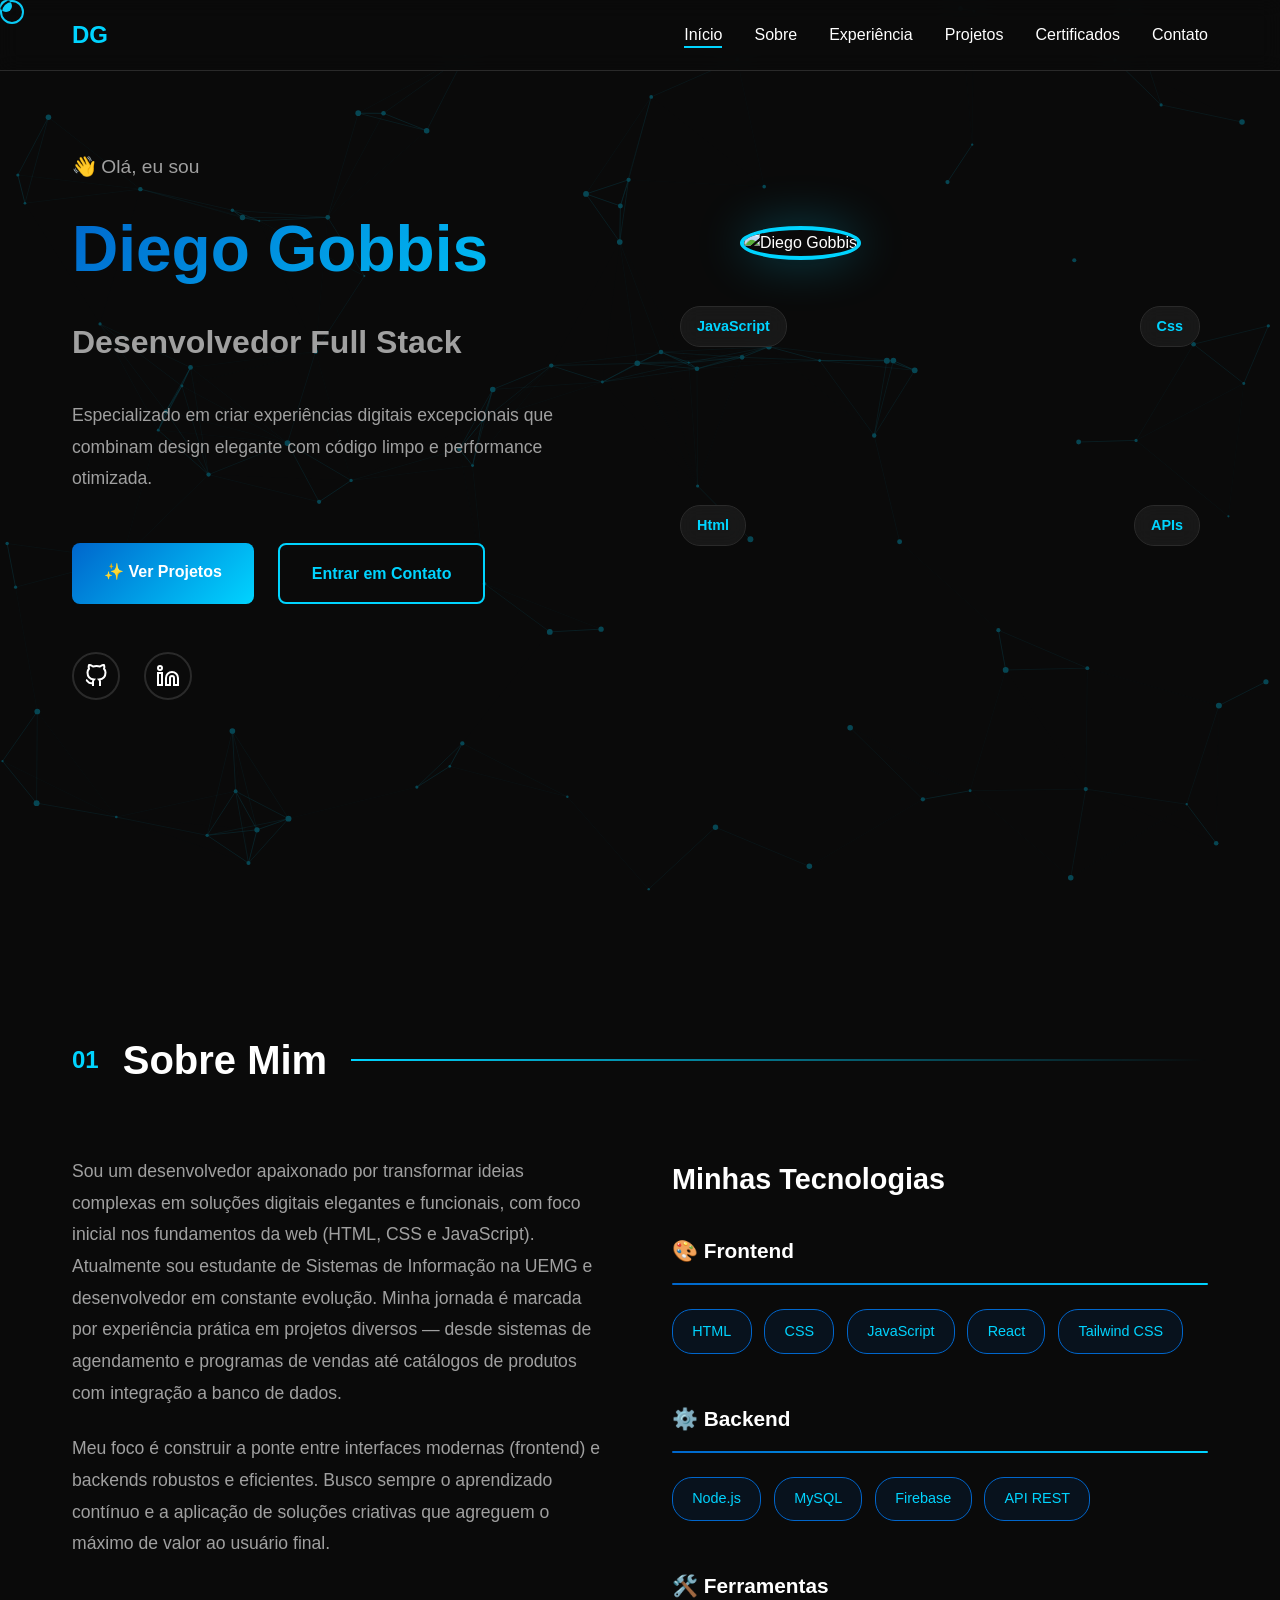
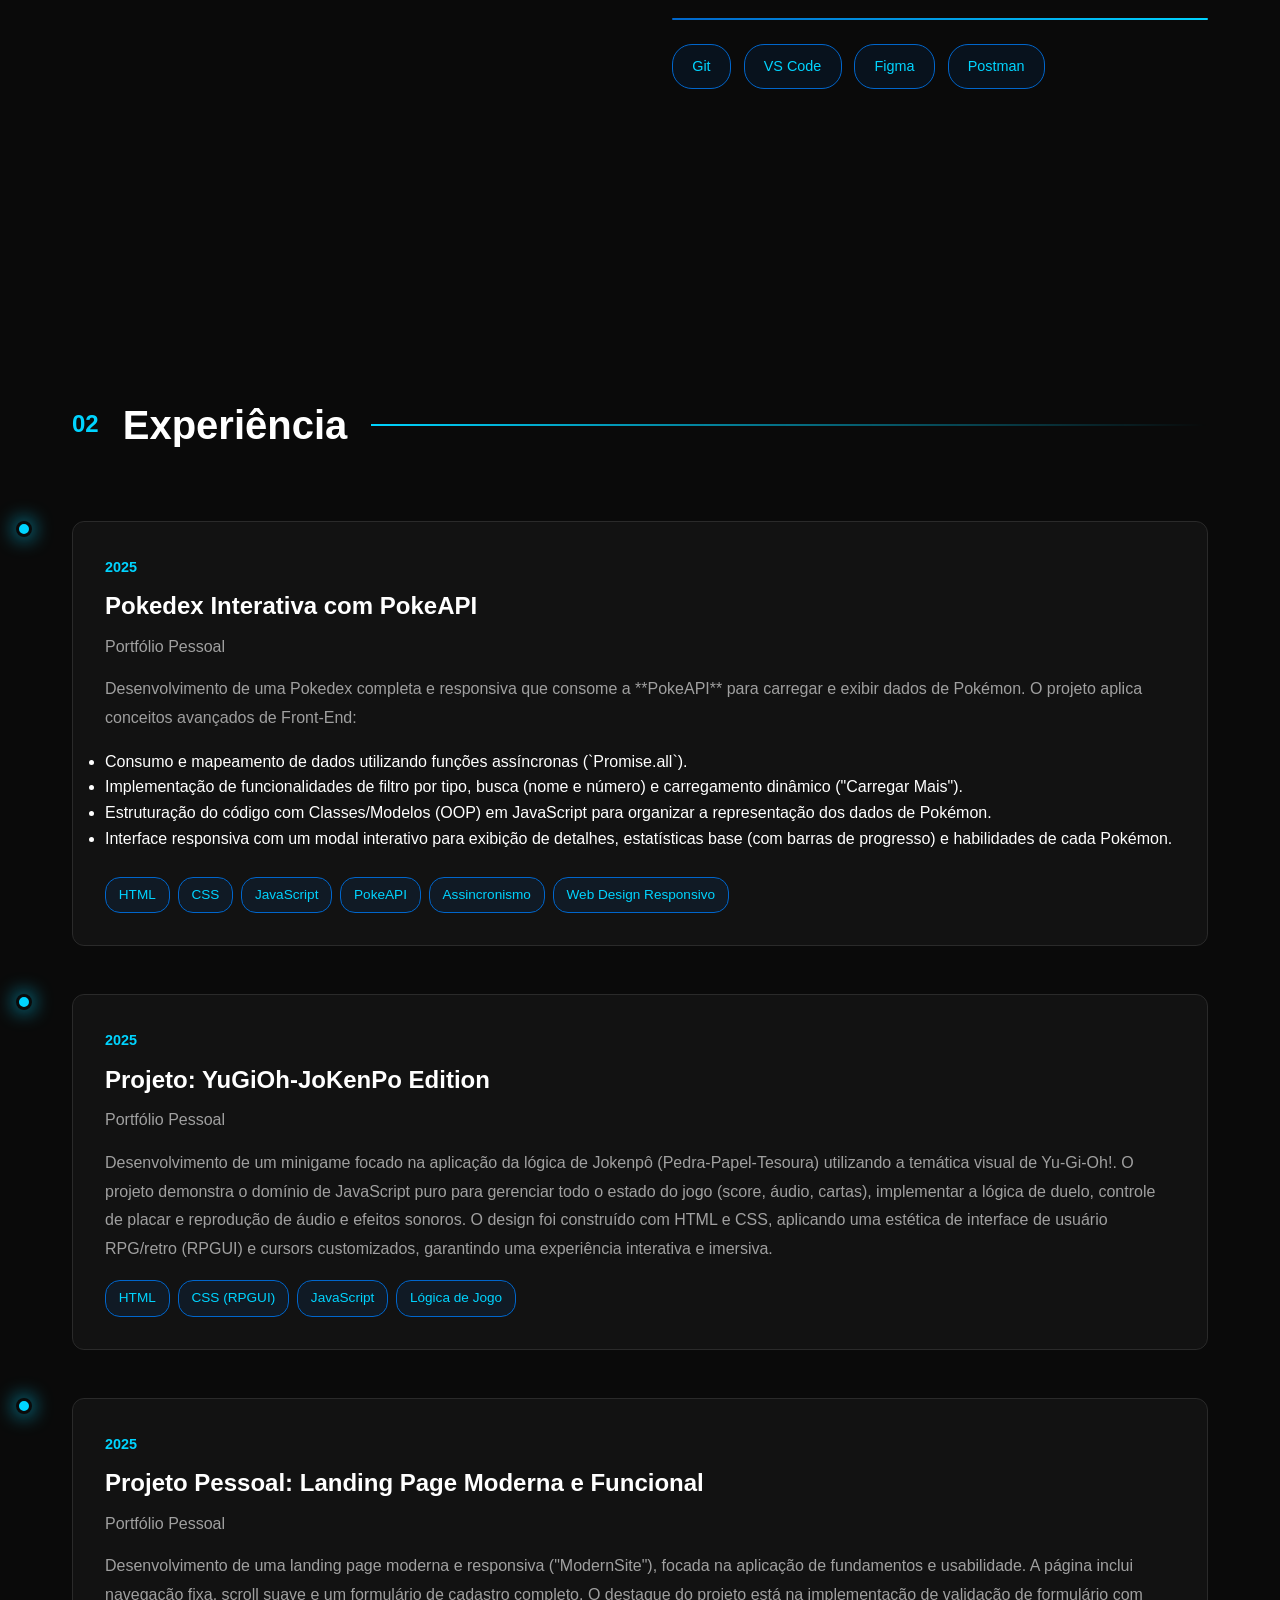
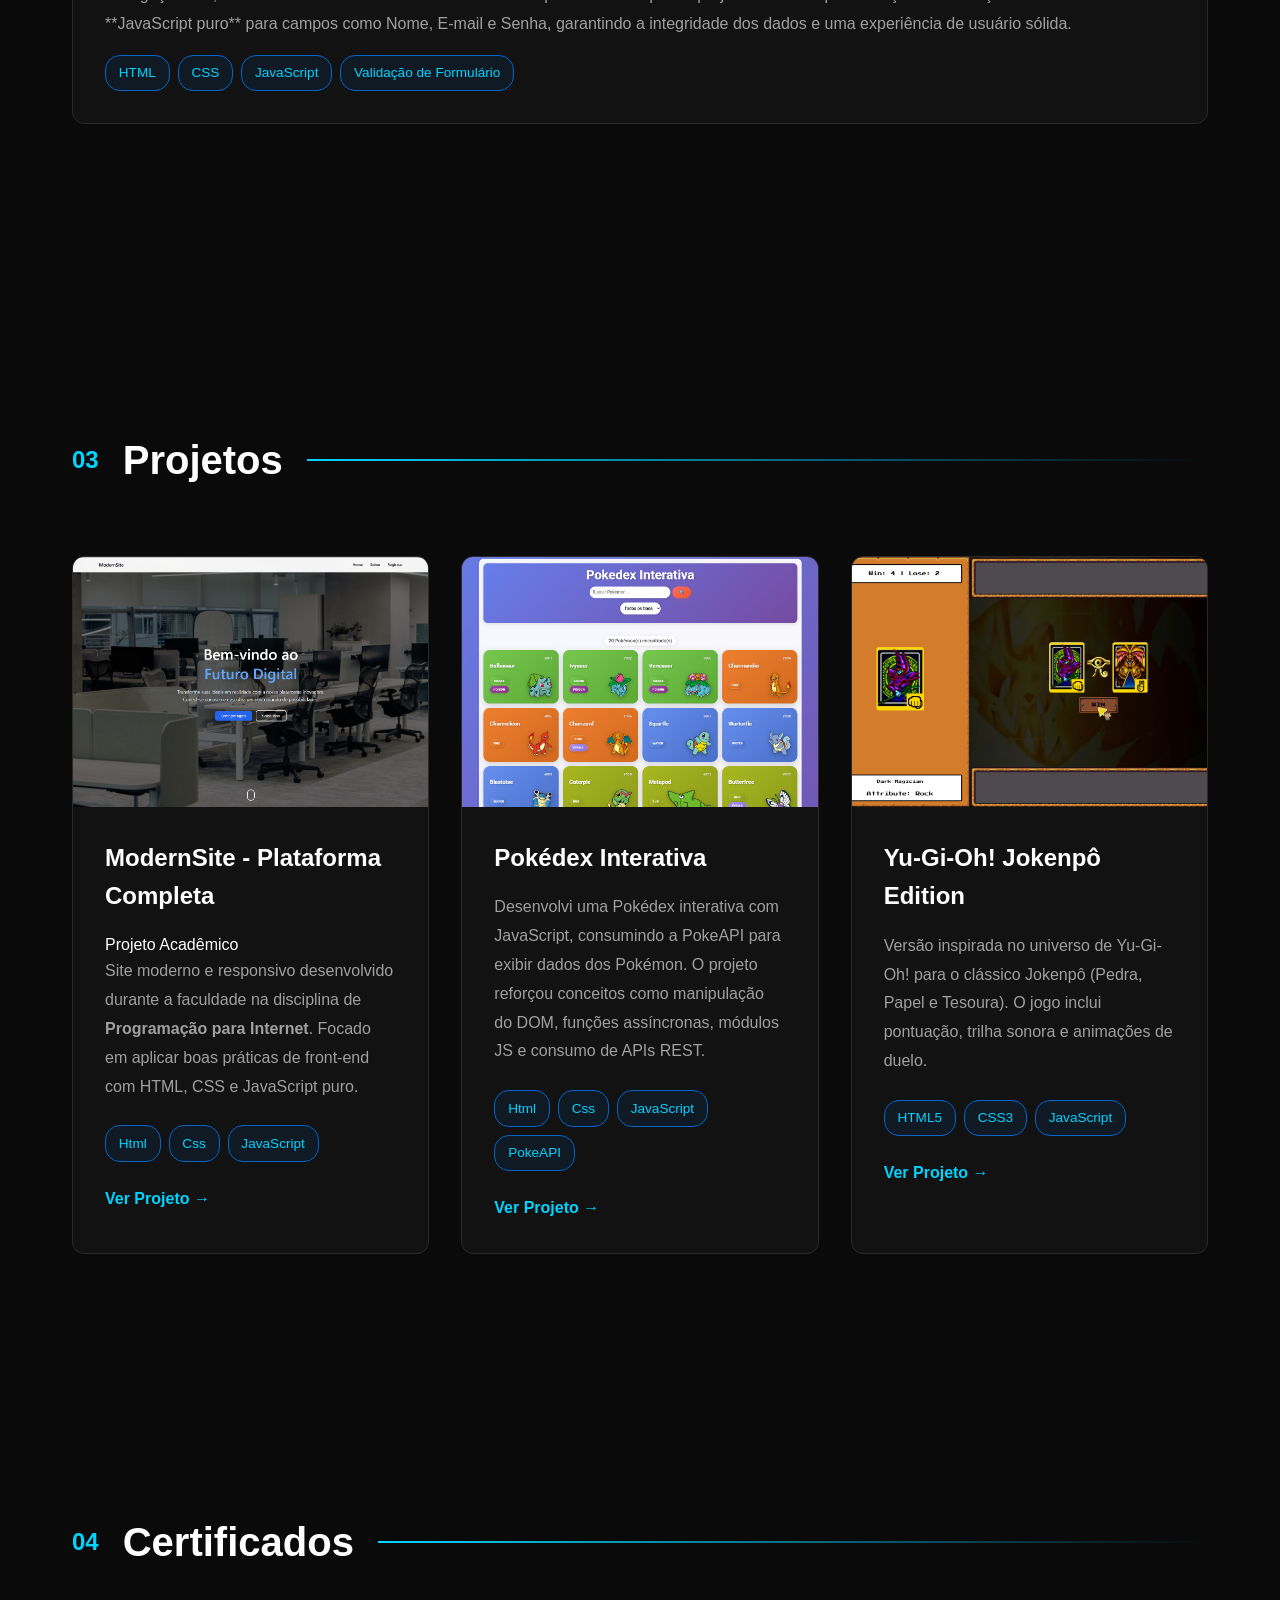
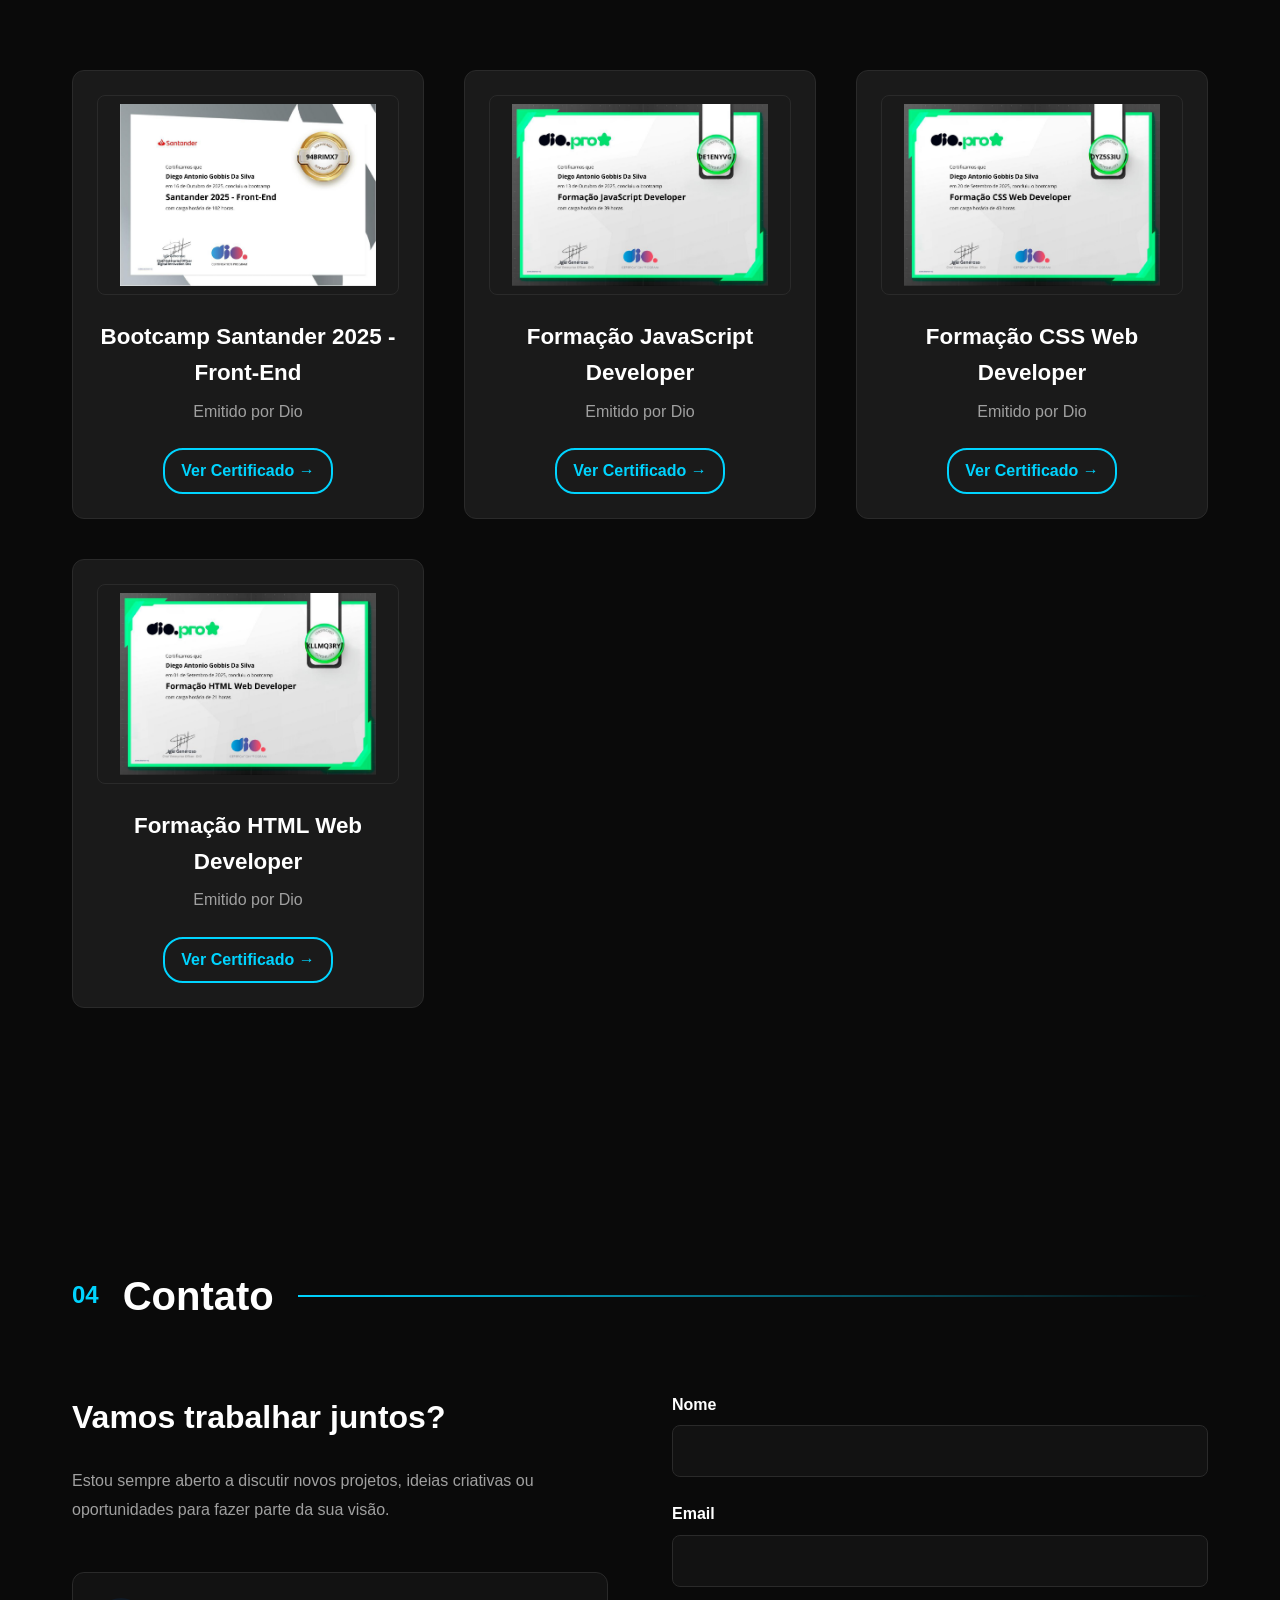
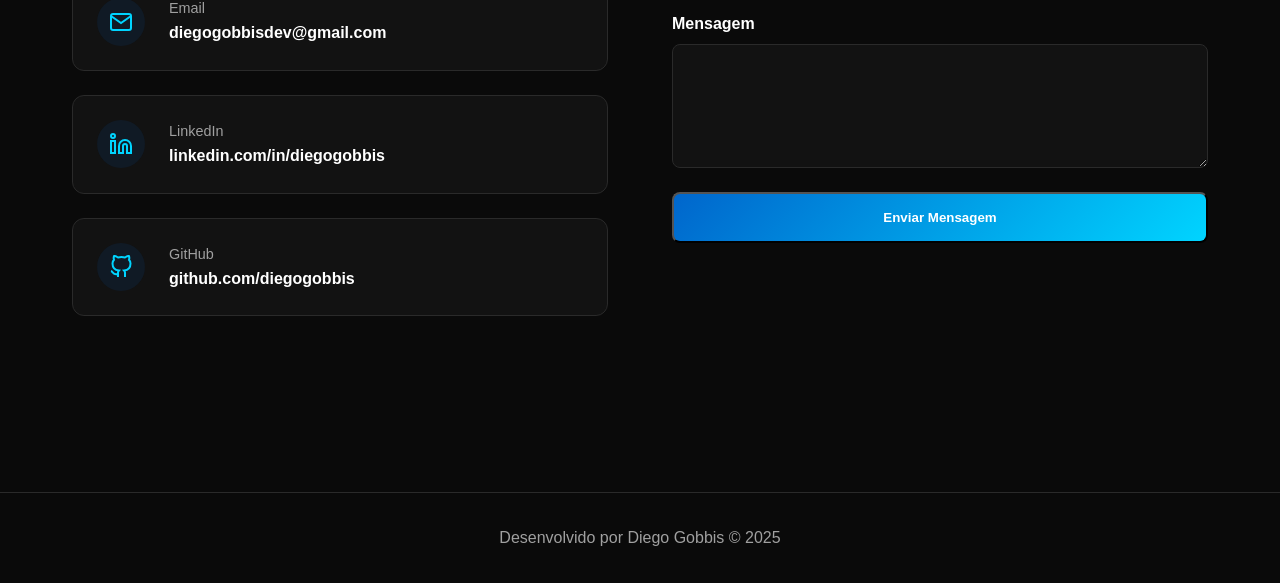
==== index.html @ 1b747355 "Primeiro commit do portfolio" ====
<!DOCTYPE html>
<html lang="pt-BR">
<head>
    <meta charset="UTF-8">
    <meta name="viewport" content="width=device-width, initial-scale=1.0">
    <title>Diego Gobbis - Desenvolvedor Full Stack</title>
    <link rel="stylesheet" href="css/styles.css">
</head>
<body>
    <!-- Canvas para efeito de fundo -->
    <canvas id="neural-network"></canvas>
    
    <!-- Cursor customizado -->
    <div class="cursor"></div>
    <div class="cursor-trail"></div>

    <!-- Navegação -->
    <nav class="navbar">
        <div class="nav-container">
            <a href="#inicio" class="nav-logo">DG</a>
            <ul class="nav-menu">
                <li><a href="#inicio" class="nav-link">Início</a></li>
                <li><a href="#sobre" class="nav-link">Sobre</a></li>
                <li><a href="#experiencia" class="nav-link">Experiência</a></li>
                <li><a href="#projetos" class="nav-link">Projetos</a></li>
                <li><a href="#certificados" class="nav-link">Certificados</a></li>
                <li><a href="#contato" class="nav-link">Contato</a></li>
            </ul>
            <div class="hamburger">
                <span></span>
                <span></span>
                <span></span>
            </div>
        </div>
    </nav>

    <!-- Seção Pagina Inicial -->
    <section id="inicio" class="hero">
        <div class="container">
            <div class="hero-content">
                <div class="hero-text">
                    <p class="hero-greeting">👋 Olá, eu sou</p>
                    <h1 class="hero-name">
                        <span class="typing-text">Diego Gobbis</span>
                    </h1>
                    <h2 class="hero-title">Desenvolvedor Full Stack</h2>
                    <p class="hero-description">
                        Especializado em criar experiências digitais excepcionais que combinam 
                        design elegante com código limpo e performance otimizada.
                    </p>
                    <div class="hero-buttons">
                        <a href="#projetos" class="btn btn-primary">✨ Ver Projetos</a>
                        <a href="#contato" class="btn btn-secondary">Entrar em Contato</a>
                    </div>
                    <div class="hero-social">
                        <a href="https://github.com/diegogobbisdev" target="_blank" class="social-link" aria-label="GitHub">
                            <svg width="24" height="24" viewBox="0 0 24 24" fill="none" stroke="currentColor" stroke-width="2">
                                <path d="M9 19c-5 1.5-5-2.5-7-3m14 6v-3.87a3.37 3.37 0 0 0-.94-2.61c3.14-.35 6.44-1.54 6.44-7A5.44 5.44 0 0 0 20 4.77 5.07 5.07 0 0 0 19.91 1S18.73.65 16 2.48a13.38 13.38 0 0 0-7 0C6.27.65 5.09 1 5.09 1A5.07 5.07 0 0 0 5 4.77a5.44 5.44 0 0 0-1.5 3.78c0 5.42 3.3 6.61 6.44 7A3.37 3.37 0 0 0 9 18.13V22"></path>
                            </svg>
                        </a>
                        <a href="https://www.linkedin.com/in/diegogobbis/" target="_blank" class="social-link" aria-label="LinkedIn">
                            <svg width="24" height="24" viewBox="0 0 24 24" fill="none" stroke="currentColor" stroke-width="2">
                                <path d="M16 8a6 6 0 0 1 6 6v7h-4v-7a2 2 0 0 0-2-2 2 2 0 0 0-2 2v7h-4v-7a6 6 0 0 1 6-6z"></path>
                                <rect x="2" y="9" width="4" height="12"></rect>
                                <circle cx="4" cy="4" r="2"></circle>
                            </svg>
                        </a>
                   <!--     <a href="diegogobbisdev@gmail.com" class="social-link" aria-label="Email">
                            <svg width="24" height="24" viewBox="0 0 24 24" fill="none" stroke="currentColor" stroke-width="2">
                                <path d="M4 4h16c1.1 0 2 .9 2 2v12c0 1.1-.9 2-2 2H4c-1.1 0-2-.9-2-2V6c0-1.1.9-2 2-2z"></path>
                                <polyline points="22,6 12,13 2,6"></polyline>
                            </svg>
                        </a> -->
                    </div>
                </div>
                <div class="hero-image">
                    <div class="profile-container">
                        <img src="https://hebbkx1anhila5yf.public.blob.vercel-storage.com/WhatsApp%20Image%202025-09-01%20at%2015.55.06-k9fLbH2ggm98lwnx18LaNqIIEyzUrU.jpg" alt="Diego Gobbis" class="profile-img">
                        <div class="tech-badge badge-1">JavaScript</div>
                        <div class="tech-badge badge-2">Html</div>
                        <div class="tech-badge badge-3">Css</div>
                        <div class="tech-badge badge-4">APIs</div>
                    </div>
                </div>
            </div>
        </div>
    </section>

    <!-- Seção Sobre -->
    <section id="sobre" class="about">
        <div class="container">
            <div class="section-header">
                <span class="section-number">01</span>
                <h2 class="section-title">Sobre Mim</h2>
                <div class="section-line"></div>
            </div>
            
            <div class="about-content">
                <div class="about-text">
                    <p class="about-description">
                      Sou um desenvolvedor apaixonado por transformar ideias complexas em soluções digitais elegantes e funcionais,
                      com foco inicial nos fundamentos da web (HTML, CSS e JavaScript).
                      Atualmente sou estudante de Sistemas de Informação na UEMG e desenvolvedor em constante evolução. Minha jornada é marcada por experiência prática em projetos diversos — 
                    desde sistemas de agendamento e programas de vendas até catálogos de produtos com integração a banco de dados.
                    </p>
                    <p class="about-description">
                       Meu foco é construir a ponte entre interfaces modernas (frontend) e backends robustos
                        e eficientes. Busco sempre o aprendizado contínuo e a aplicação de soluções 
                       criativas que agreguem o máximo de valor ao usuário final.
                    </p>
                </div>

                <div class="skills-section">
                    <h3 class="skills-title">Minhas Tecnologias</h3>
                    
                    <div class="skill-category">
                        <h4 class="category-title">🎨 Frontend</h4>
                        <div class="category-divider"></div>
                        <div class="skill-tags">
                            <span class="skill-tag">HTML</span>
                            <span class="skill-tag">CSS</span>
                            <span class="skill-tag">JavaScript</span>
                            <span class="skill-tag">React</span>
                           <!-- <span class="skill-tag">Next.js</span> -->
                            <span class="skill-tag">Tailwind CSS</span>
                        </div>
                    </div>

                    <div class="skill-category">
                        <h4 class="category-title">⚙️ Backend</h4>
                        <div class="category-divider"></div>
                        <div class="skill-tags">
                            <span class="skill-tag">Node.js</span>
                            <span class="skill-tag">MySQL</span>
                            <span class="skill-tag">Firebase</span>
                            <span class="skill-tag">API REST</span>
                        </div>
                    </div>

                    <div class="skill-category">
                        <h4 class="category-title">🛠️ Ferramentas</h4>
                        <div class="category-divider"></div>
                        <div class="skill-tags">
                            <span class="skill-tag">Git</span>
                            <span class="skill-tag">VS Code</span>
                            <span class="skill-tag">Figma</span>
                            <span class="skill-tag">Postman</span>
                        </div>
                    </div>
                </div>
            </div>
        </div>
    </section>

    <!-- Seção Experiência -->
    <section id="experiencia" class="experience">
        <div class="container">
            <div class="section-header">
                <span class="section-number">02</span>
                <h2 class="section-title">Experiência</h2>
                <div class="section-line"></div>
            </div>

<div class="timeline-item">
    <div class="timeline-dot"></div>
    <div class="timeline-content">
        <span class="timeline-date">2025</span>
        <h3 class="timeline-title">Pokedex Interativa com PokeAPI</h3>
        <p class="timeline-company">Portfólio Pessoal</p>
        <p class="timeline-description">
            Desenvolvimento de uma Pokedex completa e responsiva que consome a **PokeAPI** para carregar e exibir dados de Pokémon. O projeto aplica conceitos avançados de Front-End:
            <ul>
                <li>Consumo e mapeamento de dados utilizando funções assíncronas (`Promise.all`).</li>
                <li>Implementação de funcionalidades de filtro por tipo, busca (nome e número) e carregamento dinâmico ("Carregar Mais").</li>
                <li>Estruturação do código com Classes/Modelos (OOP) em JavaScript para organizar a representação dos dados de Pokémon.</li>
                <li>Interface responsiva com um modal interativo para exibição de detalhes, estatísticas base (com barras de progresso) e habilidades de cada Pokémon.</li>
            </ul>
        <br>
        </p>
        <div class="timeline-tags">
            <span class="timeline-tag">HTML</span>
            <span class="timeline-tag">CSS</span>
            <span class="timeline-tag">JavaScript</span>
            <span class="timeline-tag">PokeAPI</span>
            <span class="timeline-tag">Assincronismo</span>
            <span class="timeline-tag">Web Design Responsivo</span>
        </div>
    </div>
</div>

 <div class="timeline-item">
    <div class="timeline-dot"></div>
    <div class="timeline-content">
        <span class="timeline-date">2025</span>
        <h3 class="timeline-title">Projeto: YuGiOh-JoKenPo Edition</h3>
        <p class="timeline-company">Portfólio Pessoal</p>
        <p class="timeline-description">
            Desenvolvimento de um minigame focado na aplicação da lógica de Jokenpô (Pedra-Papel-Tesoura) utilizando a temática visual de Yu-Gi-Oh!. O projeto demonstra o domínio de JavaScript puro para gerenciar todo o estado do jogo (score, áudio, cartas), implementar a lógica de duelo, controle de placar e reprodução de áudio e efeitos sonoros. O design foi construído com HTML e CSS, aplicando uma estética de interface de usuário RPG/retro (RPGUI) e cursors customizados, garantindo uma experiência interativa e imersiva.
        </p>
        <div class="timeline-tags">
            <span class="timeline-tag">HTML</span>
            <span class="timeline-tag">CSS (RPGUI)</span>
            <span class="timeline-tag">JavaScript</span>
            <span class="timeline-tag">Lógica de Jogo</span>
        </div>
    </div>
</div>

 <div class="timeline-item">
    <div class="timeline-dot"></div>
    <div class="timeline-content">
        <span class="timeline-date">2025</span>
        <h3 class="timeline-title">Projeto Pessoal: Landing Page Moderna e Funcional</h3>
        <p class="timeline-company">Portfólio Pessoal</p>
        <p class="timeline-description">
            Desenvolvimento de uma landing page moderna e responsiva ("ModernSite"), focada na aplicação de fundamentos e usabilidade. 
            A página inclui navegação fixa, scroll suave e um formulário de cadastro completo. O destaque do projeto está na implementação de validação de formulário com **JavaScript puro** para campos como Nome, E-mail e Senha, garantindo a integridade dos dados e uma experiência de usuário sólida.
        </p>
        <div class="timeline-tags">
            <span class="timeline-tag">HTML</span>
            <span class="timeline-tag">CSS</span>
            <span class="timeline-tag">JavaScript</span>
            <span class="timeline-tag">Validação de Formulário</span>
        </div>
    </div>
</div>
            </div>
        </div>
    </section>

    <!-- Seção Projetos -->
    <section id="projetos" class="projects">
        <div class="container">
            <div class="section-header">
                <span class="section-number">03</span>
                <h2 class="section-title">Projetos</h2>
                <div class="section-line"></div>
            </div>

            <div class="projects-grid">
                <div class="project-card">
                    <div class="project-image">
                        <img src="./public/images/site-moderno.png" alt="Sistema de Agendamento">
                    </div>
                    <div class="project-content">
                        <h3 class="project-title">ModernSite - Plataforma Completa</h3>
                        <span class="project-badge">Projeto Acadêmico</span>
            <p class="project-description">
                Site moderno e responsivo desenvolvido durante a faculdade na disciplina de 
                <strong>Programação para Internet</strong>. Focado em aplicar boas práticas de 
                front-end com HTML, CSS e JavaScript puro.
            </p>
                        <div class="project-tags">
                            <span class="project-tag">Html</span>
                            <span class="project-tag">Css</span>
                            <span class="project-tag">JavaScript</span>
                        </div>
                        <div class="project-links">
<a href="https://github.com/diegogobbisdev/modernsite-login.git" class="project-link" target="_blank" rel="noopener noreferrer">
  Ver Projeto →
</a>
                        </div>
                    </div>
                </div>

                <div class="project-card">
                    <div class="project-image">
                        <img src="./public/images/Pokedex.png" alt="E-commerce">
                    </div>
                    <div class="project-content">
                        <h3 class="project-title">Pokédex Interativa</h3>
                        <p class="project-description">
                            Desenvolvi uma Pokédex interativa com JavaScript, consumindo a PokeAPI para exibir dados dos Pokémon. 
                            O projeto reforçou conceitos como manipulação do DOM, funções assíncronas, módulos JS e consumo de APIs REST.
                        </p>
                        <div class="project-tags">
                            <span class="project-tag">Html</span>
                            <span class="project-tag">Css</span>
                            <span class="project-tag">JavaScript</span>
                            <span class="project-tag">PokeAPI</span>

                        </div>
                        <div class="project-links">
                           <a href="https://github.com/diegogobbisdev/Pok-dex.git" class="project-link" target="_blank" rel="noopener noreferrer">
  Ver Projeto →
</a>

                        </div>
                    </div>
                </div>

<div class="project-card">
    <div class="project-image">
        <img src="./public/images/jogo yugiho.png" alt="Miniatura do Jogo Yu-Gi-Oh! Jokenpô">
    </div>
    <div class="project-content">
        <h3 class="project-title">Yu-Gi-Oh! Jokenpô Edition</h3>
        <p class="project-description">
            Versão inspirada no universo de Yu-Gi-Oh! para o clássico Jokenpô (Pedra, Papel e Tesoura). 
            O jogo inclui pontuação, trilha sonora e animações de duelo.
        </p>
        <div class="project-tags">
            <span class="project-tag">HTML5</span>
            <span class="project-tag">CSS3</span>
            <span class="project-tag">JavaScript</span>
        </div>
        <div class="project-links">
                           <a href="https://github.com/diegogobbisdev/Yu-Gi-Oh-Jokenp-Edition.git" class="project-link" target="_blank" rel="noopener noreferrer">
                             Ver Projeto →
</a>
        </div>
    </div>
</div>
            </div>
        </div>
    </section>

    <!-- Seção de Certificados -->
     <section id="certificados" class="certificates">
        <div class="container">
            <div class="section-header">
                <span class="section-number">04</span>
                <h2 class="section-title">Certificados</h2>
                <div class="section-line"></div>
            </div>

            <div class="certificates-grid">
                <div class="certificate-card">
                    <img src="./public/images/santander front-end.jpg" alt="Certificado de HTML, CSS e JavaScript" class="certificate-image">
                    <h3 class="certificate-title">Bootcamp Santander 2025 - Front-End </h3>
                    <p class="certificate-issuer">Emitido por Dio</p>
                    <a href="https://www.dio.me/certificate/94BRIMX7/share" class="certificate-link" target="_blank">Ver Certificado →</a>                </div>

                <div class="certificate-card">
                    <img src="./public/images/javascritp developer.jpg" alt="Certificado de React" class="certificate-image">
                    <h3 class="certificate-title">Formação JavaScript Developer</h3>
                    <p class="certificate-issuer">Emitido por Dio</p>
                    <a href="https://www.dio.me/certificate/H3RWRKST/share" class="certificate-link" target="_blank">Ver Certificado →</a>                </div>
                <div class="certificate-card">
                    <img src="./public/images/css web developer.jpg" alt="Certificado de React" class="certificate-image">
                    <h3 class="certificate-title">Formação CSS Web Developer</h3>
                    <p class="certificate-issuer">Emitido por Dio</p>
                    <a href="https://www.dio.me/certificate/OYZ5S3IU/share" class="certificate-link" target="_blank">Ver Certificado →</a>                </div>
                <div class="certificate-card">
                    <img src="./public/images/html developer.jpg" alt="Certificado de React" class="certificate-image">
                    <h3 class="certificate-title">Formação HTML Web Developer</h3>
                    <p class="certificate-issuer">Emitido por Dio</p>
                    <a href="https://www.dio.me/certificate/XLLMQ3RY/share" class="certificate-link" target="_blank">Ver Certificado →</a>                </div>
                </div>
            </div>
        </div>
    </section>


    <!-- Seção Contato -->
    <section id="contato" class="contact">
        <div class="container">
            <div class="section-header">
                <span class="section-number">04</span>
                <h2 class="section-title">Contato</h2>
                <div class="section-line"></div>
            </div>

            <div class="contact-content">
                <div class="contact-info">
                    <h3 class="contact-title">Vamos trabalhar juntos?</h3>
                    <p class="contact-description">
                        Estou sempre aberto a discutir novos projetos, ideias criativas ou 
                        oportunidades para fazer parte da sua visão.
                    </p>

                    <div class="contact-methods">
                        <a href="mailto:contato@diegogobbis.com" class="contact-method">
                            <div class="contact-icon">
                                <svg width="24" height="24" viewBox="0 0 24 24" fill="none" stroke="currentColor" stroke-width="2">
                                    <path d="M4 4h16c1.1 0 2 .9 2 2v12c0 1.1-.9 2-2 2H4c-1.1 0-2-.9-2-2V6c0-1.1.9-2 2-2z"></path>
                                    <polyline points="22,6 12,13 2,6"></polyline>
                                </svg>
                            </div>
                            <div class="contact-text">
                                <span class="contact-label">Email</span>
                                <span class="contact-value">diegogobbisdev@gmail.com</span>
                            </div>
                        </a>

                        <a href="https://www.linkedin.com/in/diegogobbis/" target="_blank" class="contact-method">
                            <div class="contact-icon">
                                <svg width="24" height="24" viewBox="0 0 24 24" fill="none" stroke="currentColor" stroke-width="2">
                                    <path d="M16 8a6 6 0 0 1 6 6v7h-4v-7a2 2 0 0 0-2-2 2 2 0 0 0-2 2v7h-4v-7a6 6 0 0 1 6-6z"></path>
                                    <rect x="2" y="9" width="4" height="12"></rect>
                                    <circle cx="4" cy="4" r="2"></circle>
                                </svg>
                            </div>
                            <div class="contact-text">
                                <span class="contact-label">LinkedIn</span>
                                <span class="contact-value">linkedin.com/in/diegogobbis</span>
                            </div>
                        </a>

                        <a href="https://github.com/diegogobbisdev" target="_blank" class="contact-method">
                            <div class="contact-icon">
                                <svg width="24" height="24" viewBox="0 0 24 24" fill="none" stroke="currentColor" stroke-width="2">
                                    <path d="M9 19c-5 1.5-5-2.5-7-3m14 6v-3.87a3.37 3.37 0 0 0-.94-2.61c3.14-.35 6.44-1.54 6.44-7A5.44 5.44 0 0 0 20 4.77 5.07 5.07 0 0 0 19.91 1S18.73.65 16 2.48a13.38 13.38 0 0 0-7 0C6.27.65 5.09 1 5.09 1A5.07 5.07 0 0 0 5 4.77a5.44 5.44 0 0 0-1.5 3.78c0 5.42 3.3 6.61 6.44 7A3.37 3.37 0 0 0 9 18.13V22"></path>
                                </svg>
                            </div>
                            <div class="contact-text">
                                <span class="contact-label">GitHub</span>
                                <span class="contact-value">github.com/diegogobbis</span>
                            </div>
                        </a>
                    </div>
                </div>

                <form class="contact-form" id="whatsappForm">
    <div class="form-group">
        <label for="name">Nome</label>
        <input type="text" id="name" name="name">
    </div>
    <div class="form-group">
        <label for="email">Email</label>
        <input type="email" id="email" name="email">
    </div>
    <div class="form-group">
        <label for="message">Mensagem</label>
        <textarea id="message" name="message" rows="5"></textarea>
    </div>
    <button type="submit" class="btn btn-primary">Enviar Mensagem</button>
</form>
            </div>
        </div>
    </section>

    <!-- Footer -->
    <footer class="footer">
        <div class="container">
            <p class="footer-text">Desenvolvido por Diego Gobbis © 2025</p>
        </div>
    </footer>

    <script src="js/script.js"></script>
</body>
</html>
---- css/styles.css ----
* {
  margin: 0;
  padding: 0;
  box-sizing: border-box;
}

:root {
  --primary: #0066cc;
  --accent: #00d4ff;
  --background: #0a0a0a;
  --surface: #1a1a1a;
  --text: #ffffff;
  --text-muted: #a0a0a0;
  --border: #2a2a2a;
}

html {
  scroll-behavior: smooth;
}

body {
  font-family: -apple-system, BlinkMacSystemFont, "Segoe UI", Roboto, Oxygen, Ubuntu, Cantarell, sans-serif;
  background: var(--background);
  color: var(--text);
  line-height: 1.6;
  overflow-x: hidden;
}

.container {
  max-width: 1200px;
  margin: 0 auto;
  padding: 0 2rem;
}

/* Canvas Background */
#neural-network {
  position: fixed;
  top: 0;
  left: 0;
  width: 100%;
  height: 100%;
  z-index: -1;
  opacity: 0.3;
}

/* Custom Cursor */
.cursor,
.cursor-trail {
  position: fixed;
  border-radius: 50%;
  pointer-events: none;
  z-index: 9999;
  mix-blend-mode: difference;
}

/* Reduced cursor size from 20px to 12px for more subtle effect */
.cursor {
  width: 12px;
  height: 12px;
  background: var(--accent);
  transition: transform 0.1s ease;
}

/* Reduced cursor trail size from 40px to 24px */
.cursor-trail {
  width: 24px;
  height: 24px;
  border: 2px solid var(--accent);
  transition: transform 0.3s ease;
}

/* Navigation */
.navbar {
  position: fixed;
  top: 0;
  left: 0;
  right: 0;
  background: rgba(10, 10, 10, 0.8);
  backdrop-filter: blur(10px);
  border-bottom: 1px solid var(--border);
  z-index: 1000;
}

.nav-container {
  max-width: 1200px;
  margin: 0 auto;
  padding: 1rem 2rem;
  display: flex;
  justify-content: space-between;
  align-items: center;
}

.nav-logo {
  font-size: 1.5rem;
  font-weight: bold;
  color: var(--accent);
  text-decoration: none;
}

.nav-menu {
  display: flex;
  list-style: none;
  gap: 2rem;
}

.nav-link {
  color: var(--text);
  text-decoration: none;
  transition: color 0.3s;
  position: relative;
}

.nav-link::after {
  content: "";
  position: absolute;
  bottom: -5px;
  left: 0;
  width: 0;
  height: 2px;
  background: var(--accent);
  transition: width 0.3s;
}

.nav-link:hover::after,
.nav-link.active::after {
  width: 100%;
}

.hamburger {
  display: none;
  flex-direction: column;
  gap: 5px;
  cursor: pointer;
}

.hamburger span {
  width: 25px;
  height: 3px;
  background: var(--text);
  transition: 0.3s;
}

/* Hero Section */
.hero {
  min-height: 100vh;
  display: flex;
  align-items: center;
  padding-top: 80px;
}

.hero-content {
  display: grid;
  grid-template-columns: 1fr 1fr;
  gap: 4rem;
  align-items: center;
}

.hero-greeting {
  font-size: 1.2rem;
  color: var(--text-muted);
  margin-bottom: 1rem;
}

.hero-name {
  font-size: 4rem;
  font-weight: bold;
  margin-bottom: 1rem;
  background: linear-gradient(135deg, var(--primary), var(--accent));
  -webkit-background-clip: text;
  -webkit-text-fill-color: transparent;
  background-clip: text;
}

.typing-text {
  display: inline-block;
  border-right: 3px solid var(--accent);
  animation: blink 0.7s infinite;
}

@keyframes blink {
  0%,
  50% {
    border-color: var(--accent);
  }
  51%,
  100% {
    border-color: transparent;
  }
}

.hero-title {
  font-size: 2rem;
  color: var(--text-muted);
  margin-bottom: 2rem;
}

.hero-description {
  font-size: 1.1rem;
  color: var(--text-muted);
  line-height: 1.8;
  margin-bottom: 3rem;
}

.hero-buttons {
  display: flex;
  gap: 1.5rem;
  margin-bottom: 3rem;
}

.btn {
  padding: 1rem 2rem;
  border-radius: 8px;
  text-decoration: none;
  font-weight: 600;
  transition: all 0.3s;
  display: inline-block;
}

.btn-primary {
  background: linear-gradient(135deg, var(--primary), var(--accent));
  color: white;
}

.btn-primary:hover {
  transform: translateY(-2px);
  box-shadow: 0 10px 30px rgba(0, 212, 255, 0.3);
}

.btn-secondary {
  border: 2px solid var(--accent);
  color: var(--accent);
}

.btn-secondary:hover {
  background: var(--accent);
  color: var(--background);
}

.hero-social {
  display: flex;
  gap: 1.5rem;
}

.social-link {
  width: 48px;
  height: 48px;
  border-radius: 50%;
  border: 2px solid var(--border);
  display: flex;
  align-items: center;
  justify-content: center;
  color: var(--text);
  transition: all 0.3s;
}

.social-link:hover {
  border-color: var(--accent);
  color: var(--accent);
  transform: translateY(-3px);
}

/* Profile Image */
.profile-container {
  position: relative;
  width: 400px;
  height: 400px;
  margin: 0 auto;
}

.profile-img {
  width: 100%;
  height: 100%;
  border-radius: 50%;
  object-fit: cover;
  border: 4px solid var(--accent);
  box-shadow: 0 0 50px rgba(0, 212, 255, 0.3);
  animation: float 6s ease-in-out infinite;
}

@keyframes float {
  0%,
  100% {
    transform: translateY(0);
  }
  50% {
    transform: translateY(-20px);
  }
}

.tech-badge {
  position: absolute;
  background: rgba(26, 26, 26, 0.9);
  backdrop-filter: blur(10px);
  border: 1px solid var(--border);
  padding: 0.5rem 1rem;
  border-radius: 20px;
  font-size: 0.9rem;
  font-weight: 600;
  color: var(--accent);
  animation: float 4s ease-in-out infinite;
}

/* Repositioned badges: 2 on left side, 2 on right side for better symmetry */
.badge-1 {
  top: 20%;
  left: -15%;
  animation-delay: 0s;
}

.badge-2 {
  bottom: 20%;
  left: -15%;
  animation-delay: 1s;
}

.badge-3 {
  top: 20%;
  right: -15%;
  animation-delay: 2s;
}

.badge-4 {
  bottom: 20%;
  right: -15%;
  animation-delay: 3s;
}

/* Section Styles */
section {
  padding: 8rem 0;
}

.section-header {
  display: flex;
  align-items: center;
  gap: 1.5rem;
  margin-bottom: 4rem;
}

.section-number {
  font-size: 1.5rem;
  font-weight: bold;
  color: var(--accent);
}

.section-title {
  font-size: 2.5rem;
  font-weight: bold;
}

.section-line {
  flex: 1;
  height: 2px;
  background: linear-gradient(90deg, var(--accent), transparent);
}

/* About Section */
.about-content {
  display: grid;
  grid-template-columns: 1fr 1fr;
  gap: 4rem;
}

.about-description {
  font-size: 1.1rem;
  color: var(--text-muted);
  margin-bottom: 1.5rem;
  line-height: 1.8;
}

.skills-title {
  font-size: 1.8rem;
  margin-bottom: 2rem;
}

.skill-category {
  margin-bottom: 3rem;
}

.category-title {
  font-size: 1.3rem;
  margin-bottom: 1rem;
  color: var(--text);
}

.category-divider {
  height: 2px;
  background: linear-gradient(90deg, var(--primary), var(--accent));
  margin-bottom: 1.5rem;
  border-radius: 2px;
}

.skill-tags {
  display: flex;
  flex-wrap: wrap;
  gap: 0.8rem;
}

.skill-tag {
  padding: 0.6rem 1.2rem;
  background: rgba(0, 102, 204, 0.1);
  border: 1px solid var(--primary);
  border-radius: 20px;
  font-size: 0.9rem;
  color: var(--accent);
  transition: all 0.3s;
}

.skill-tag:hover {
  background: rgba(0, 212, 255, 0.2);
  transform: translateY(-2px);
}

/* Timeline */
.timeline {
  position: relative;
  padding-left: 3rem;
}

.timeline::before {
  content: "";
  position: absolute;
  left: 0;
  top: 0;
  bottom: 0;
  width: 2px;
  background: linear-gradient(180deg, var(--primary), var(--accent));
}

.timeline-item {
  position: relative;
  margin-bottom: 3rem;
  opacity: 0;
  transform: translateX(-30px);
  animation: slideIn 0.6s forwards;
}

.timeline-item:nth-child(1) {
  animation-delay: 0.1s;
}
.timeline-item:nth-child(2) {
  animation-delay: 0.2s;
}
.timeline-item:nth-child(3) {
  animation-delay: 0.3s;
}

@keyframes slideIn {
  to {
    opacity: 1;
    transform: translateX(0);
  }
}

.timeline-dot {
  position: absolute;
  left: -3.5rem;
  top: 0;
  width: 16px;
  height: 16px;
  background: var(--accent);
  border-radius: 50%;
  border: 3px solid var(--background);
  box-shadow: 0 0 20px var(--accent);
}

.timeline-content {
  background: rgba(26, 26, 26, 0.5);
  border: 1px solid var(--border);
  border-radius: 12px;
  padding: 2rem;
  transition: all 0.3s;
}

.timeline-content:hover {
  border-color: var(--accent);
  transform: translateX(10px);
}

.timeline-date {
  color: var(--accent);
  font-size: 0.9rem;
  font-weight: 600;
}

.timeline-title {
  font-size: 1.5rem;
  margin: 0.5rem 0;
}

.timeline-company {
  color: var(--text-muted);
  margin-bottom: 1rem;
}

.timeline-description {
  color: var(--text-muted);
  line-height: 1.8;
  margin-bottom: 1rem;
}

.timeline-tags {
  display: flex;
  flex-wrap: wrap;
  gap: 0.5rem;
}

.timeline-tag {
  padding: 0.4rem 0.8rem;
  background: rgba(0, 102, 204, 0.1);
  border: 1px solid var(--primary);
  border-radius: 15px;
  font-size: 0.85rem;
  color: var(--accent);
}

/* Projects Grid */
.projects-grid {
  display: grid;
  grid-template-columns: repeat(auto-fit, minmax(350px, 1fr));
  gap: 2rem;
}

.project-card {
  background: rgba(26, 26, 26, 0.5);
  border: 1px solid var(--border);
  border-radius: 12px;
  overflow: hidden;
  transition: all 0.3s;
}

.project-card:hover {
  border-color: var(--accent);
  transform: translateY(-10px);
  box-shadow: 0 20px 40px rgba(0, 212, 255, 0.2);
}

.project-image {
  width: 100%;
  height: 250px;
  overflow: hidden;
}

.project-image img {
  width: 100%;
  height: 100%;
  object-fit: cover;
  transition: transform 0.3s;
}

.project-card:hover .project-image img {
  transform: scale(1.1);
}

.project-content {
  padding: 2rem;
}

.project-title {
  font-size: 1.5rem;
  margin-bottom: 1rem;
}

.project-description {
  color: var(--text-muted);
  line-height: 1.8;
  margin-bottom: 1.5rem;
}

.project-tags {
  display: flex;
  flex-wrap: wrap;
  gap: 0.5rem;
  margin-bottom: 1.5rem;
}

.project-tag {
  padding: 0.4rem 0.8rem;
  background: rgba(0, 102, 204, 0.1);
  border: 1px solid var(--primary);
  border-radius: 15px;
  font-size: 0.85rem;
  color: var(--accent);
}

.project-link {
  color: var(--accent);
  text-decoration: none;
  font-weight: 600;
  transition: all 0.3s;
}

.project-link:hover {
  gap: 0.5rem;
}

/* Contact Section */
.contact-content {
  display: grid;
  grid-template-columns: 1fr 1fr;
  gap: 4rem;
}

.contact-title {
  font-size: 2rem;
  margin-bottom: 1.5rem;
}

.contact-description {
  color: var(--text-muted);
  line-height: 1.8;
  margin-bottom: 3rem;
}

.contact-methods {
  display: flex;
  flex-direction: column;
  gap: 1.5rem;
  margin-bottom: 3rem;
}

.contact-method {
  display: flex;
  align-items: center;
  gap: 1.5rem;
  padding: 1.5rem;
  background: rgba(26, 26, 26, 0.5);
  border: 1px solid var(--border);
  border-radius: 12px;
  text-decoration: none;
  color: var(--text);
  transition: all 0.3s;
}

.contact-method:hover {
  border-color: var(--accent);
  transform: translateX(10px);
}

.contact-icon {
  width: 48px;
  height: 48px;
  display: flex;
  align-items: center;
  justify-content: center;
  background: rgba(0, 102, 204, 0.1);
  border-radius: 50%;
  color: var(--accent);
}

.contact-text {
  display: flex;
  flex-direction: column;
}

.contact-label {
  font-size: 0.9rem;
  color: var(--text-muted);
}

.contact-value {
  font-weight: 600;
  color: var(--text);
}

/* Contact Form */
.contact-form {
  display: flex;
  flex-direction: column;
  gap: 1.5rem;
}

.form-group {
  display: flex;
  flex-direction: column;
  gap: 0.5rem;
}

.form-group label {
  font-weight: 600;
  color: var(--text);
}

.form-group input,
.form-group textarea {
  padding: 1rem;
  background: rgba(26, 26, 26, 0.5);
  border: 1px solid var(--border);
  border-radius: 8px;
  color: var(--text);
  font-family: inherit;
  font-size: 1rem;
  transition: all 0.3s;
}

.form-group input:focus,
.form-group textarea:focus {
  outline: none;
  border-color: var(--accent);
  box-shadow: 0 0 20px rgba(0, 212, 255, 0.2);
}

.form-group textarea {
  resize: vertical;
}

/* Footer */
.footer {
  padding: 2rem 0;
  border-top: 1px solid var(--border);
  text-align: center;
}

.footer-text {
  color: var(--text-muted);
}

/* Responsive */
@media (max-width: 768px) {
  .hamburger {
    display: flex;
  }

  .nav-menu {
    position: fixed;
    left: -100%;
    top: 70px;
    flex-direction: column;
    background: rgba(10, 10, 10, 0.95);
    width: 100%;
    padding: 2rem;
    transition: 0.3s;
  }

  .nav-menu.active {
    left: 0;
  }

  .hero-content,
  .about-content,
  .contact-content {
    grid-template-columns: 1fr;
  }

  .hero-name {
    font-size: 2.5rem;
  }

  .profile-container {
    width: 300px;
    height: 300px;
  }

  .projects-grid {
    grid-template-columns: 1fr;
  }

  section {
    padding: 4rem 0;
  }
}

/* Reveal Animation */
.reveal {
  opacity: 0;
  transform: translateY(30px);
  transition: all 0.6s;
}

.reveal.active {
  opacity: 1;
  transform: translateY(0);
}
  
/* ==================================================================== */
/* 7. SEÇÃO DE CERTIFICADOS */
/* ==================================================================== */

.certificates-grid {
    display: grid;
    /* Define colunas adaptáveis: mínimo de 300px por card */
    grid-template-columns: repeat(auto-fit, minmax(300px, 1fr)); 
    gap: 2.5rem; /* Espaçamento entre os cards */
    padding-top: 2rem;
}

.certificate-card {
    background: var(--surface); /* Fundo sutil */
    border: 1px solid var(--border);
    border-radius: 12px;
    padding: 1.5rem;
    overflow: hidden;
    display: flex;
    flex-direction: column;
    align-items: center;
    text-align: center;
    transition: all 0.3s ease;
    
    /* Aplica a animação de revelação */
    opacity: 0;
    transform: translateY(30px); 
}

/* Animação de entrada dos cards */
.certificate-card.active {
    opacity: 1;
    transform: translateY(0);
}

.certificate-card:hover {
    border-color: var(--accent); /* Borda destaca ao passar o mouse */
    transform: translateY(-5px); /* Efeito de leve levantamento */
    box-shadow: 0 10px 30px rgba(0, 212, 255, 0.2);
}

.certificate-image {
    width: 100%;
    /* Altura definida para evitar desproporção. Ajuste conforme necessário. */
    height: auto; 
    max-height: 200px; 
    object-fit: contain; /* Garante que a imagem inteira seja visível */
    border-radius: 8px;
    margin-bottom: 1.5rem;
    border: 1px solid var(--border);
    padding: 0.5rem;
    transition: transform 0.3s;
}

.certificate-card:hover .certificate-image {
    transform: scale(1.03); /* Leve zoom na imagem ao hover */
}

.certificate-title {
    font-size: 1.4rem;
    font-weight: 700;
    color: var(--text);
    margin-bottom: 0.5rem;
}

.certificate-issuer {
    font-size: 1rem;
    color: var(--text-muted);
    margin-bottom: 1.5rem;
}

.certificate-link {
    display: inline-block;
    color: var(--accent);
    text-decoration: none;
    font-weight: 600;
    padding: 0.5rem 1rem;
    border: 2px solid var(--accent);
    border-radius: 20px;
    transition: all 0.3s;
    margin-top: auto; /* Empurra o link para baixo, alinhando-o */
}

.certificate-link:hover {
    background: var(--accent);
    color: var(--background);
    transform: scale(1.05);
}

/* Responsividade para telas menores */
@media (max-width: 600px) {
    .certificates-grid {
        /* Garante que em celulares haja apenas 1 coluna por vez */
        grid-template-columns: 1fr; 
    }
}
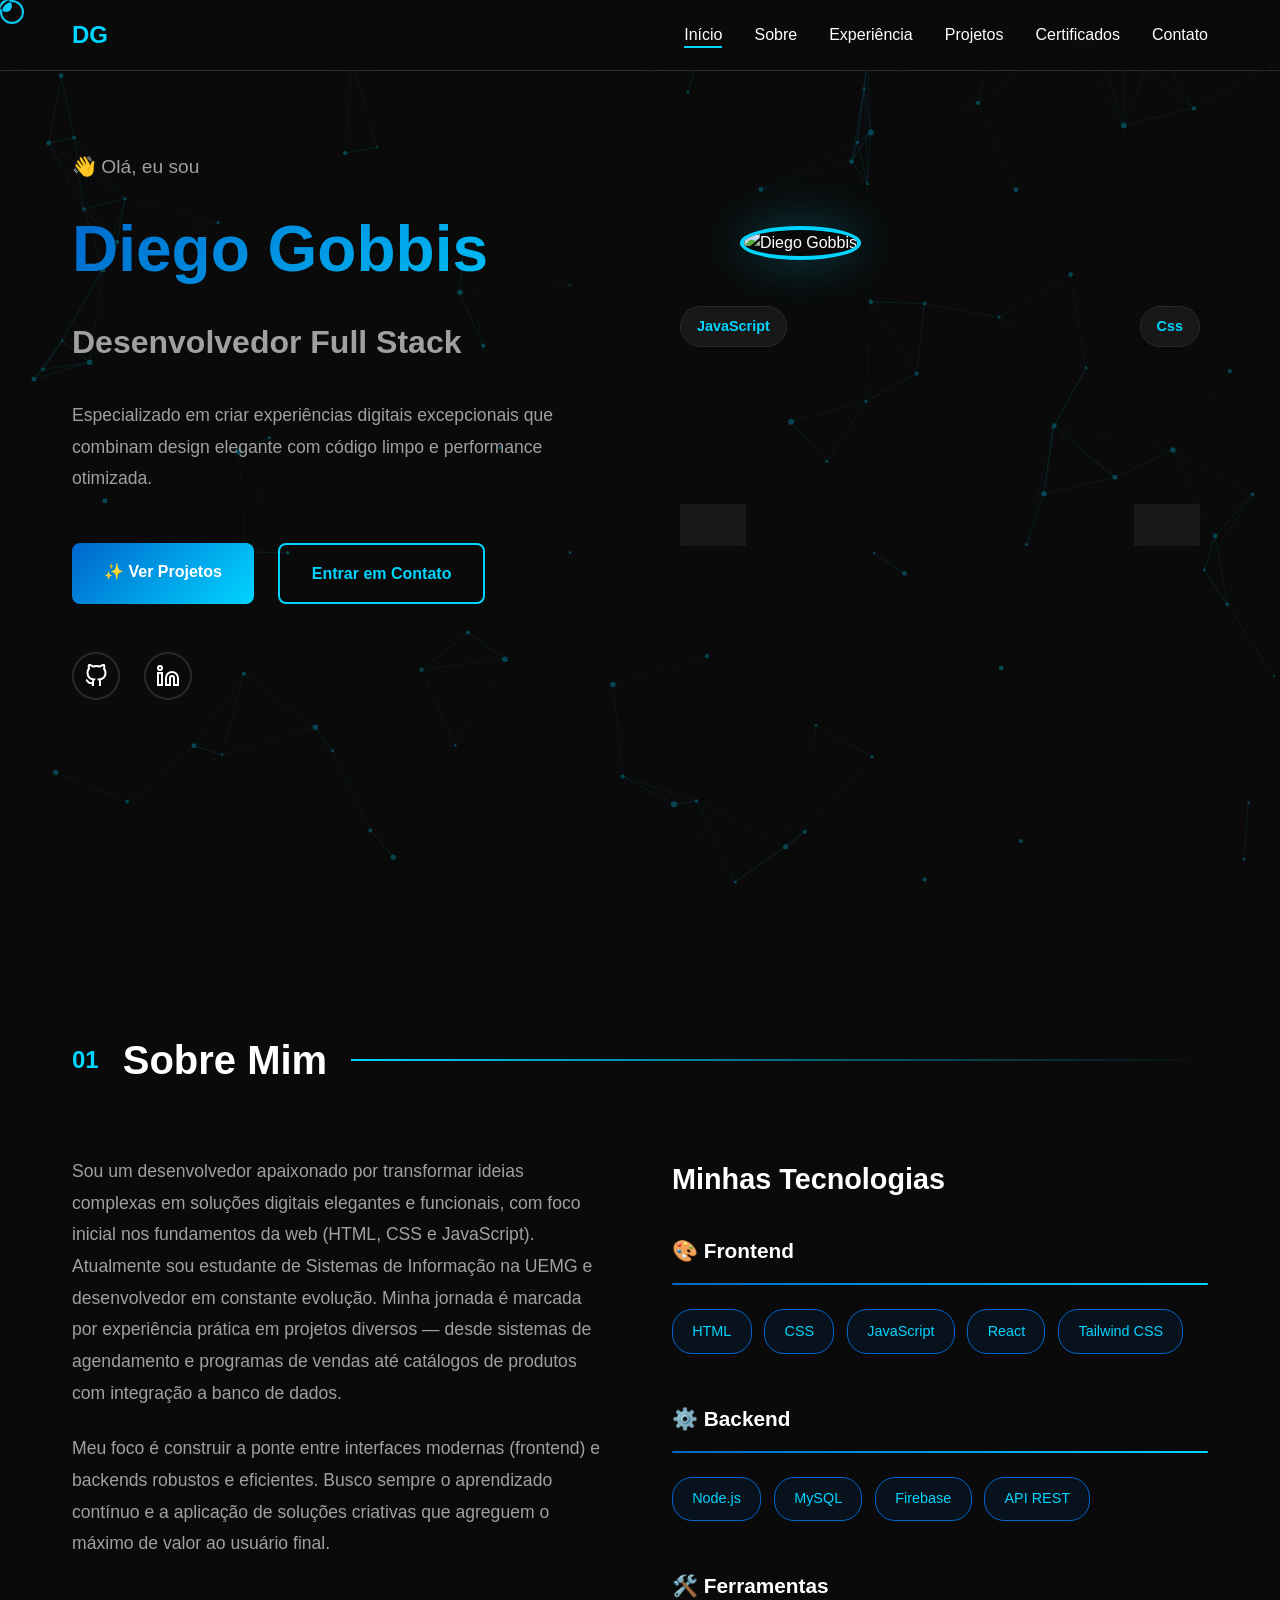
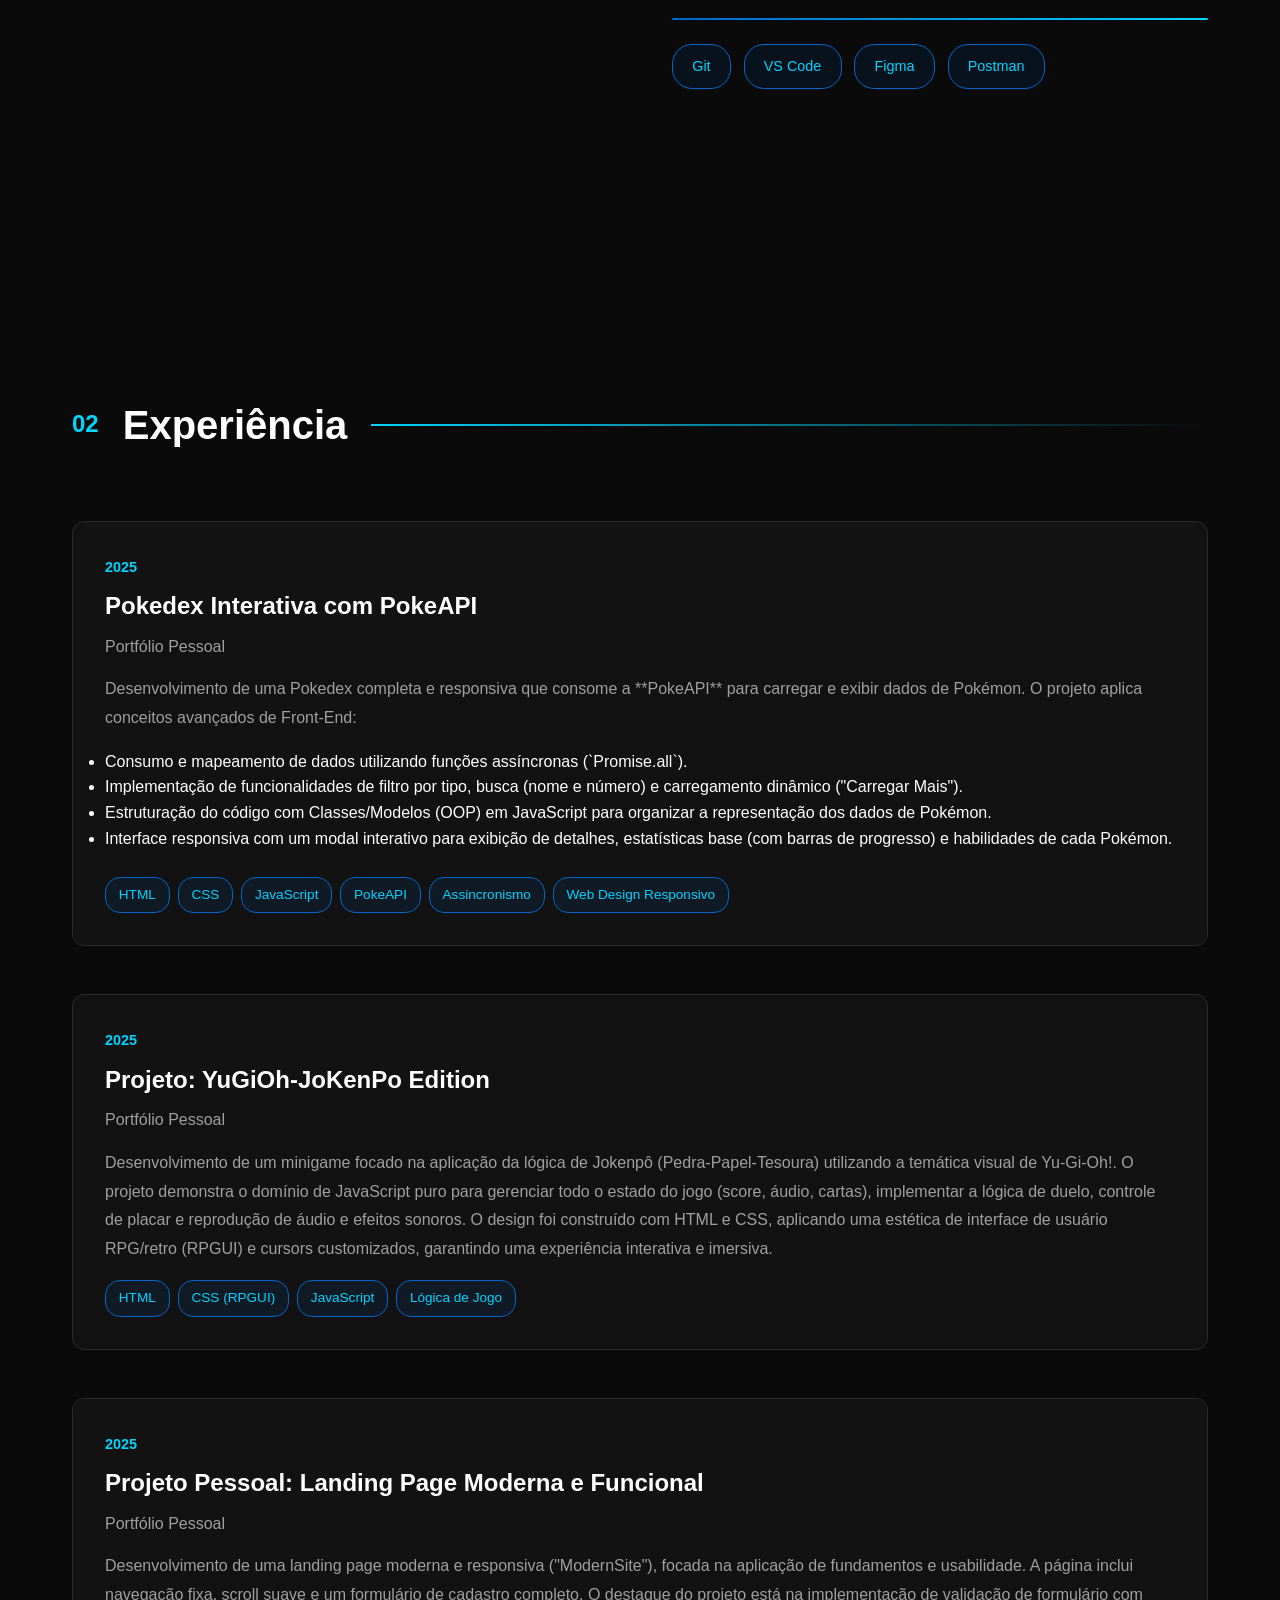
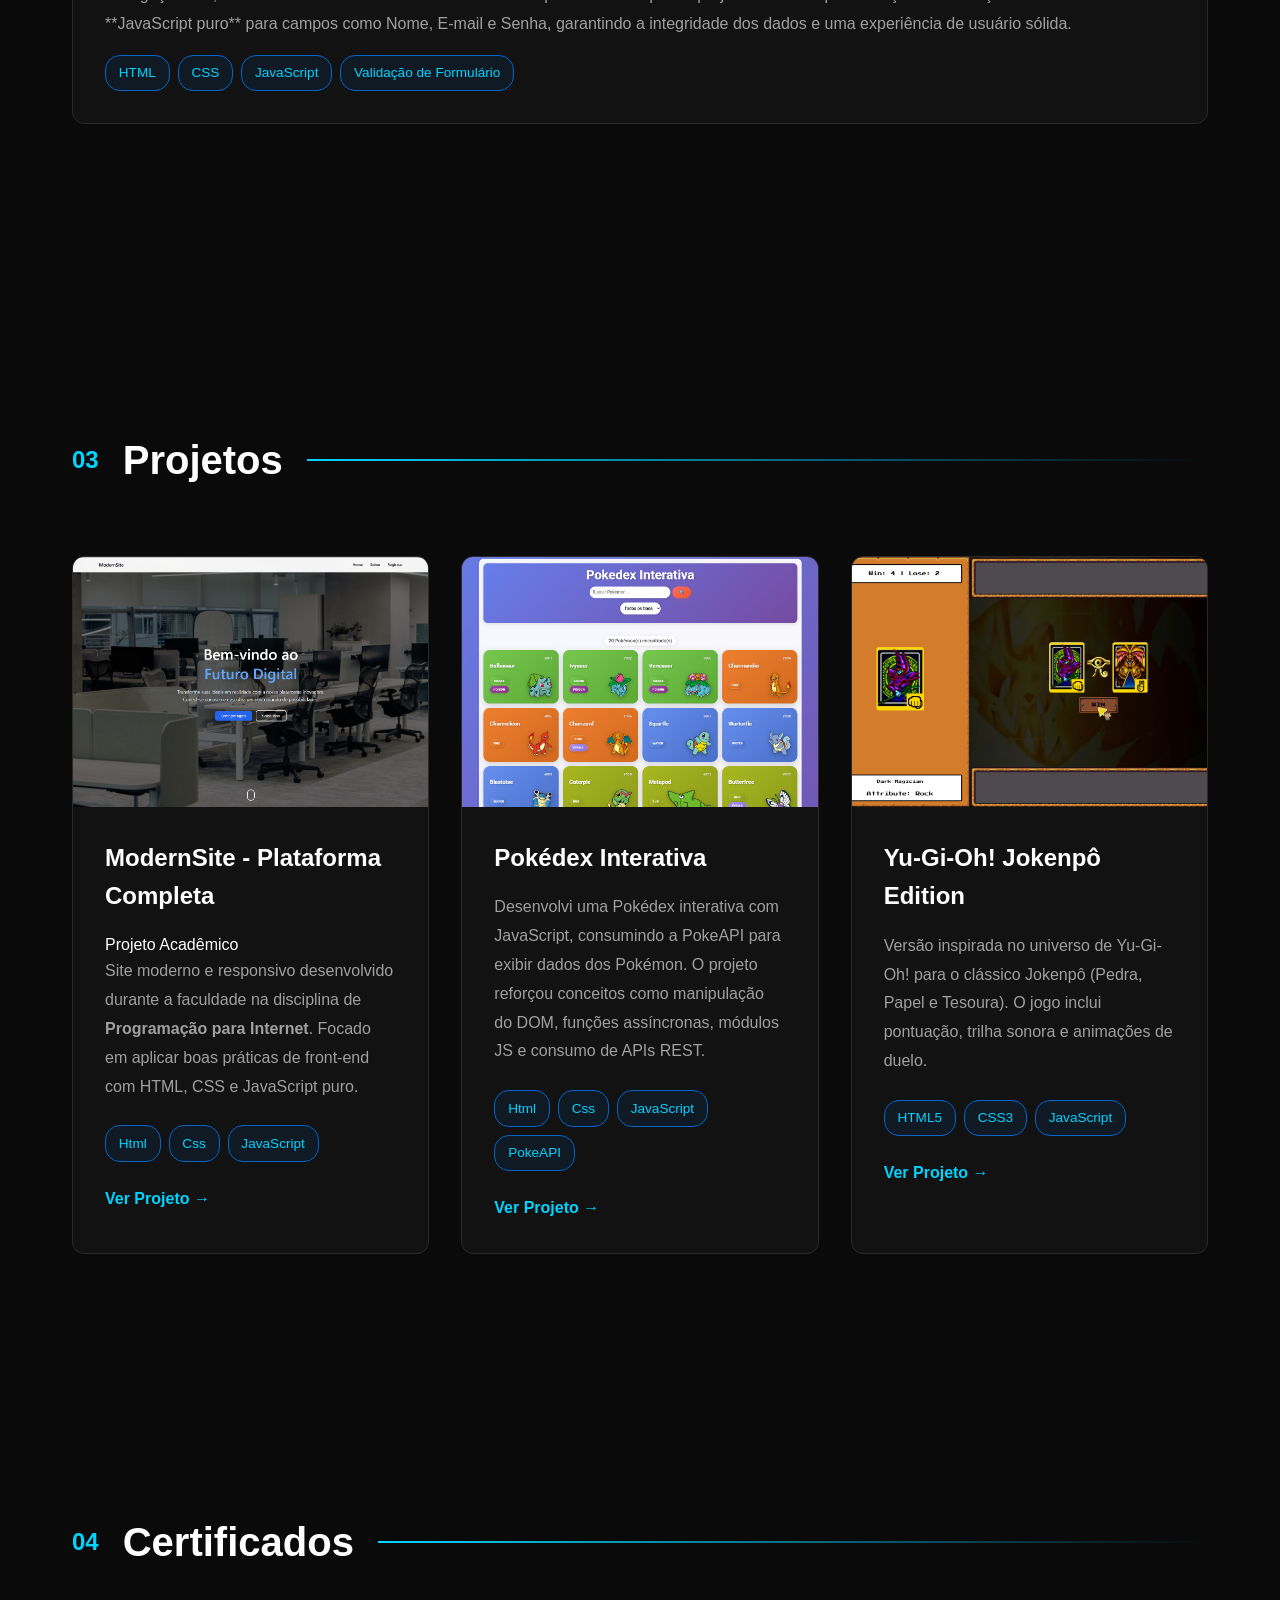
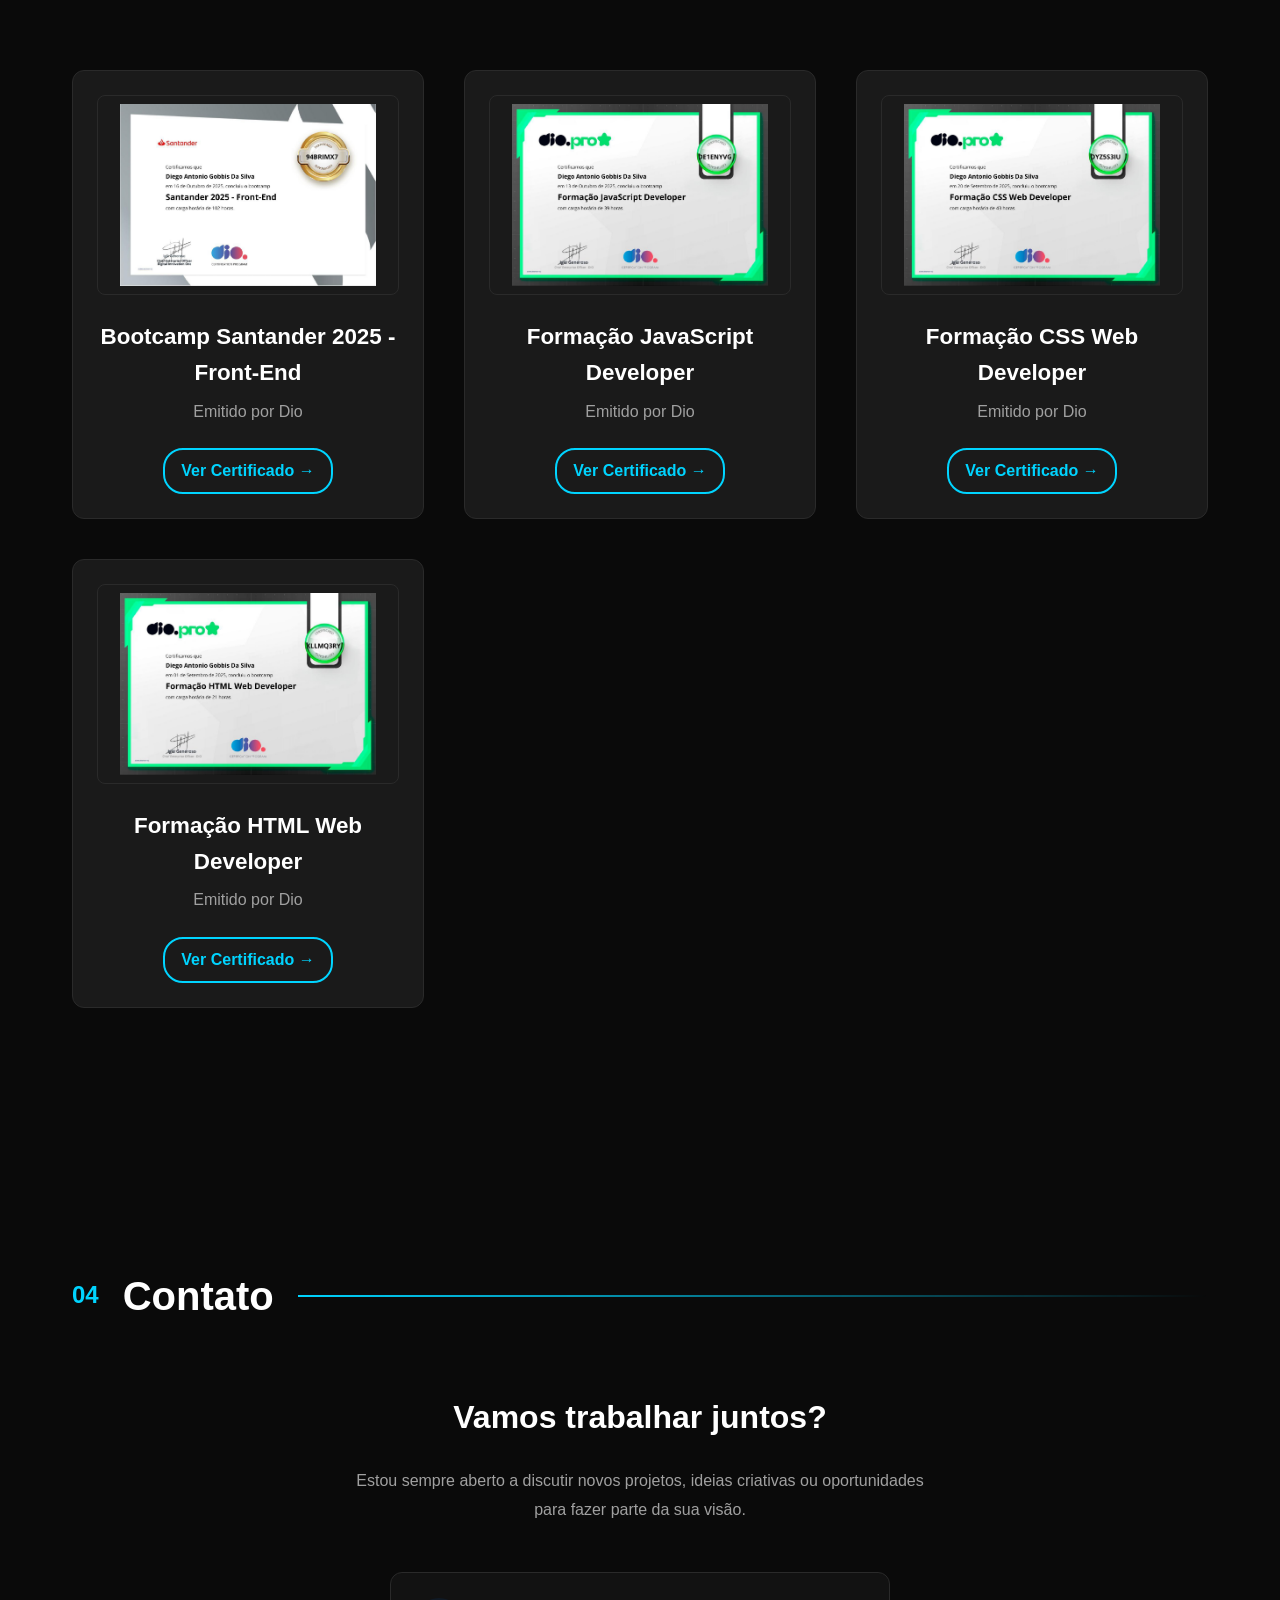
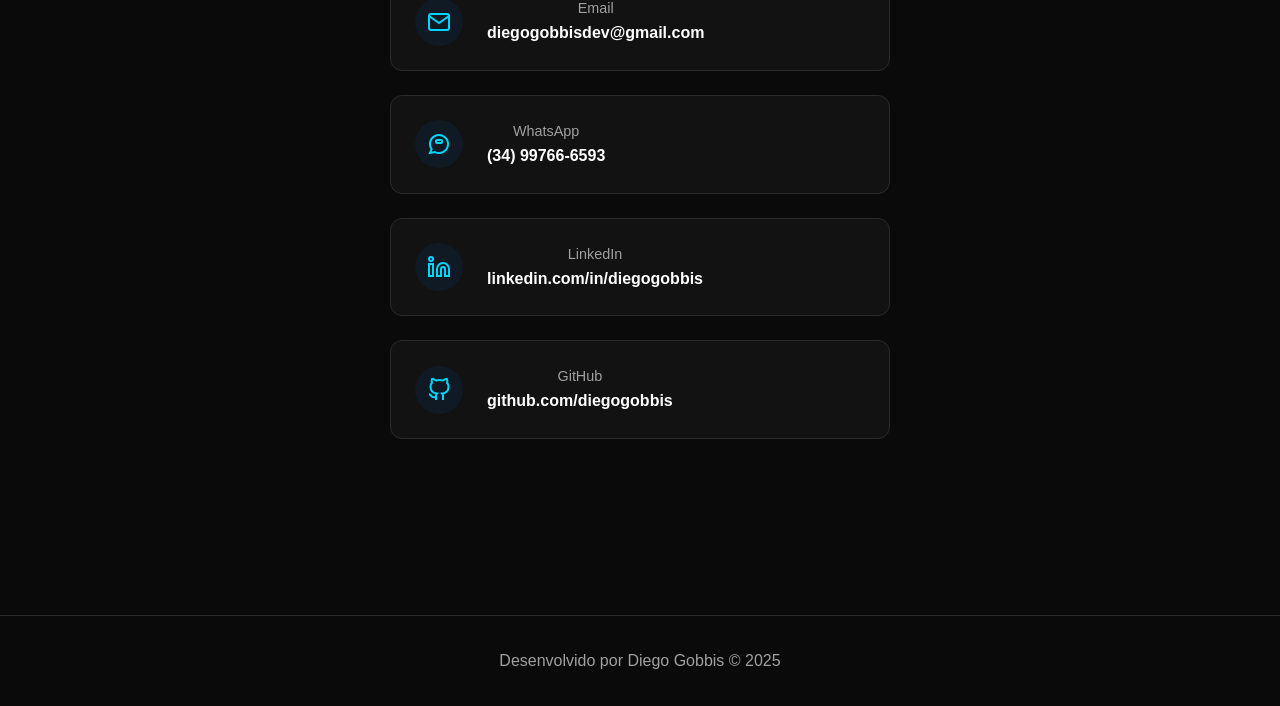
==== commit 5a22e647: "feat: centralizar seção de contato e melhorias no layout" ====
--- a/index.html
+++ b/index.html
@@ -353,82 +353,80 @@
 
 
     <!-- Seção Contato -->
-    <section id="contato" class="contact">
-        <div class="container">
-            <div class="section-header">
-                <span class="section-number">04</span>
-                <h2 class="section-title">Contato</h2>
-                <div class="section-line"></div>
-            </div>
-
-            <div class="contact-content">
-                <div class="contact-info">
-                    <h3 class="contact-title">Vamos trabalhar juntos?</h3>
-                    <p class="contact-description">
-                        Estou sempre aberto a discutir novos projetos, ideias criativas ou 
-                        oportunidades para fazer parte da sua visão.
-                    </p>
-
-                    <div class="contact-methods">
-                        <a href="mailto:contato@diegogobbis.com" class="contact-method">
-                            <div class="contact-icon">
-                                <svg width="24" height="24" viewBox="0 0 24 24" fill="none" stroke="currentColor" stroke-width="2">
-                                    <path d="M4 4h16c1.1 0 2 .9 2 2v12c0 1.1-.9 2-2 2H4c-1.1 0-2-.9-2-2V6c0-1.1.9-2 2-2z"></path>
-                                    <polyline points="22,6 12,13 2,6"></polyline>
-                                </svg>
-                            </div>
-                            <div class="contact-text">
-                                <span class="contact-label">Email</span>
-                                <span class="contact-value">diegogobbisdev@gmail.com</span>
-                            </div>
-                        </a>
-
-                        <a href="https://www.linkedin.com/in/diegogobbis/" target="_blank" class="contact-method">
-                            <div class="contact-icon">
-                                <svg width="24" height="24" viewBox="0 0 24 24" fill="none" stroke="currentColor" stroke-width="2">
-                                    <path d="M16 8a6 6 0 0 1 6 6v7h-4v-7a2 2 0 0 0-2-2 2 2 0 0 0-2 2v7h-4v-7a6 6 0 0 1 6-6z"></path>
-                                    <rect x="2" y="9" width="4" height="12"></rect>
-                                    <circle cx="4" cy="4" r="2"></circle>
-                                </svg>
-                            </div>
-                            <div class="contact-text">
-                                <span class="contact-label">LinkedIn</span>
-                                <span class="contact-value">linkedin.com/in/diegogobbis</span>
-                            </div>
-                        </a>
-
-                        <a href="https://github.com/diegogobbisdev" target="_blank" class="contact-method">
-                            <div class="contact-icon">
-                                <svg width="24" height="24" viewBox="0 0 24 24" fill="none" stroke="currentColor" stroke-width="2">
-                                    <path d="M9 19c-5 1.5-5-2.5-7-3m14 6v-3.87a3.37 3.37 0 0 0-.94-2.61c3.14-.35 6.44-1.54 6.44-7A5.44 5.44 0 0 0 20 4.77 5.07 5.07 0 0 0 19.91 1S18.73.65 16 2.48a13.38 13.38 0 0 0-7 0C6.27.65 5.09 1 5.09 1A5.07 5.07 0 0 0 5 4.77a5.44 5.44 0 0 0-1.5 3.78c0 5.42 3.3 6.61 6.44 7A3.37 3.37 0 0 0 9 18.13V22"></path>
-                                </svg>
-                            </div>
-                            <div class="contact-text">
-                                <span class="contact-label">GitHub</span>
-                                <span class="contact-value">github.com/diegogobbis</span>
-                            </div>
-                        </a>
-                    </div>
-                </div>
-
-                <form class="contact-form" id="whatsappForm">
-    <div class="form-group">
-        <label for="name">Nome</label>
-        <input type="text" id="name" name="name">
-    </div>
-    <div class="form-group">
-        <label for="email">Email</label>
-        <input type="email" id="email" name="email">
-    </div>
-    <div class="form-group">
-        <label for="message">Mensagem</label>
-        <textarea id="message" name="message" rows="5"></textarea>
-    </div>
-    <button type="submit" class="btn btn-primary">Enviar Mensagem</button>
-</form>
-            </div>
-        </div>
-    </section>
+ <!-- Seção Contato -->
+<section id="contato" class="contact">
+    <div class="container">
+        <div class="section-header">
+            <span class="section-number">04</span>
+            <h2 class="section-title">Contato</h2>
+            <div class="section-line"></div>
+        </div>
+
+        <div class="contact-content">
+            <div class="contact-info">
+                <h3 class="contact-title">Vamos trabalhar juntos?</h3>
+                <p class="contact-description">
+                    Estou sempre aberto a discutir novos projetos, ideias criativas ou 
+                    oportunidades para fazer parte da sua visão.
+                </p>
+
+                <div class="contact-methods">
+                    <a href="mailto:diegogobbisdev@gmail.com" class="contact-method">
+                        <div class="contact-icon">
+                            <svg width="24" height="24" viewBox="0 0 24 24" fill="none" stroke="currentColor" stroke-width="2">
+                                <path d="M4 4h16c1.1 0 2 .9 2 2v12c0 1.1-.9 2-2 2H4c-1.1 0-2-.9-2-2V6c0-1.1.9-2 2-2z"></path>
+                                <polyline points="22,6 12,13 2,6"></polyline>
+                            </svg>
+                        </div>
+                        <div class="contact-text">
+                            <span class="contact-label">Email</span>
+                            <span class="contact-value">diegogobbisdev@gmail.com</span>
+                        </div>
+                    </a>
+
+                    <a href="https://wa.me/5534997666593?text=Olá!%20Gostaria%20de%20conversar%20sobre%20um%20projeto." target="_blank" class="contact-method">
+                        <div class="contact-icon">
+                            <svg width="24" height="24" viewBox="0 0 24 24" fill="none" stroke="currentColor" stroke-width="2">
+                                <path d="M3 21l1.65-3.8a9 9 0 1 1 3.4 2.9L3 21z"></path>
+                                <path d="M9 10a1 1 0 0 0 1 1h4a1 1 0 0 0 1-1V9a1 1 0 0 0-1-1h-4a1 1 0 0 0-1 1v1z"></path>
+                            </svg>
+                        </div>
+                        <div class="contact-text">
+                            <span class="contact-label">WhatsApp</span>
+                            <span class="contact-value">(34) 99766-6593</span>
+                        </div>
+                    </a>
+
+                    <a href="https://www.linkedin.com/in/diegogobbis/" target="_blank" class="contact-method">
+                        <div class="contact-icon">
+                            <svg width="24" height="24" viewBox="0 0 24 24" fill="none" stroke="currentColor" stroke-width="2">
+                                <path d="M16 8a6 6 0 0 1 6 6v7h-4v-7a2 2 0 0 0-2-2 2 2 0 0 0-2 2v7h-4v-7a6 6 0 0 1 6-6z"></path>
+                                <rect x="2" y="9" width="4" height="12"></rect>
+                                <circle cx="4" cy="4" r="2"></circle>
+                            </svg>
+                        </div>
+                        <div class="contact-text">
+                            <span class="contact-label">LinkedIn</span>
+                            <span class="contact-value">linkedin.com/in/diegogobbis</span>
+                        </div>
+                    </a>
+
+                    <a href="https://github.com/diegogobbisdev" target="_blank" class="contact-method">
+                        <div class="contact-icon">
+                            <svg width="24" height="24" viewBox="0 0 24 24" fill="none" stroke="currentColor" stroke-width="2">
+                                <path d="M9 19c-5 1.5-5-2.5-7-3m14 6v-3.87a3.37 3.37 0 0 0-.94-2.61c3.14-.35 6.44-1.54 6.44-7A5.44 5.44 0 0 0 20 4.77 5.07 5.07 0 0 0 19.91 1S18.73.65 16 2.48a13.38 13.38 0 0 0-7 0C6.27.65 5.09 1 5.09 1A5.07 5.07 0 0 0 5 4.77a5.44 5.44 0 0 0-1.5 3.78c0 5.42 3.3 6.61 6.44 7A3.37 3.37 0 0 0 9 18.13V22"></path>
+                            </svg>
+                        </div>
+                        <div class="contact-text">
+                            <span class="contact-label">GitHub</span>
+                            <span class="contact-value">github.com/diegogobbis</span>
+                        </div>
+                    </a>
+                </div>
+            </div>
+        </div>
+    </div>
+</section>
 
     <!-- Footer -->
     <footer class="footer">
--- a/css/styles.css
+++ b/css/styles.css
@@ -661,6 +661,27 @@
 .contact-value {
   font-weight: 600;
   color: var(--text);
+}
+
+.contact-content {
+    display: flex;
+    flex-direction: column;
+    align-items: center;
+    text-align: center;
+    gap: 4rem;
+}
+
+.contact-info {
+    width: 100%;
+    max-width: 600px;
+    display: flex;
+    flex-direction: column;
+    align-items: center;
+}
+
+.contact-methods {
+    width: 100%;
+    max-width: 500px;
 }
 
 /* Contact Form */
@@ -867,4 +888,4 @@
         /* Garante que em celulares haja apenas 1 coluna por vez */
         grid-template-columns: 1fr; 
     }
-}+}
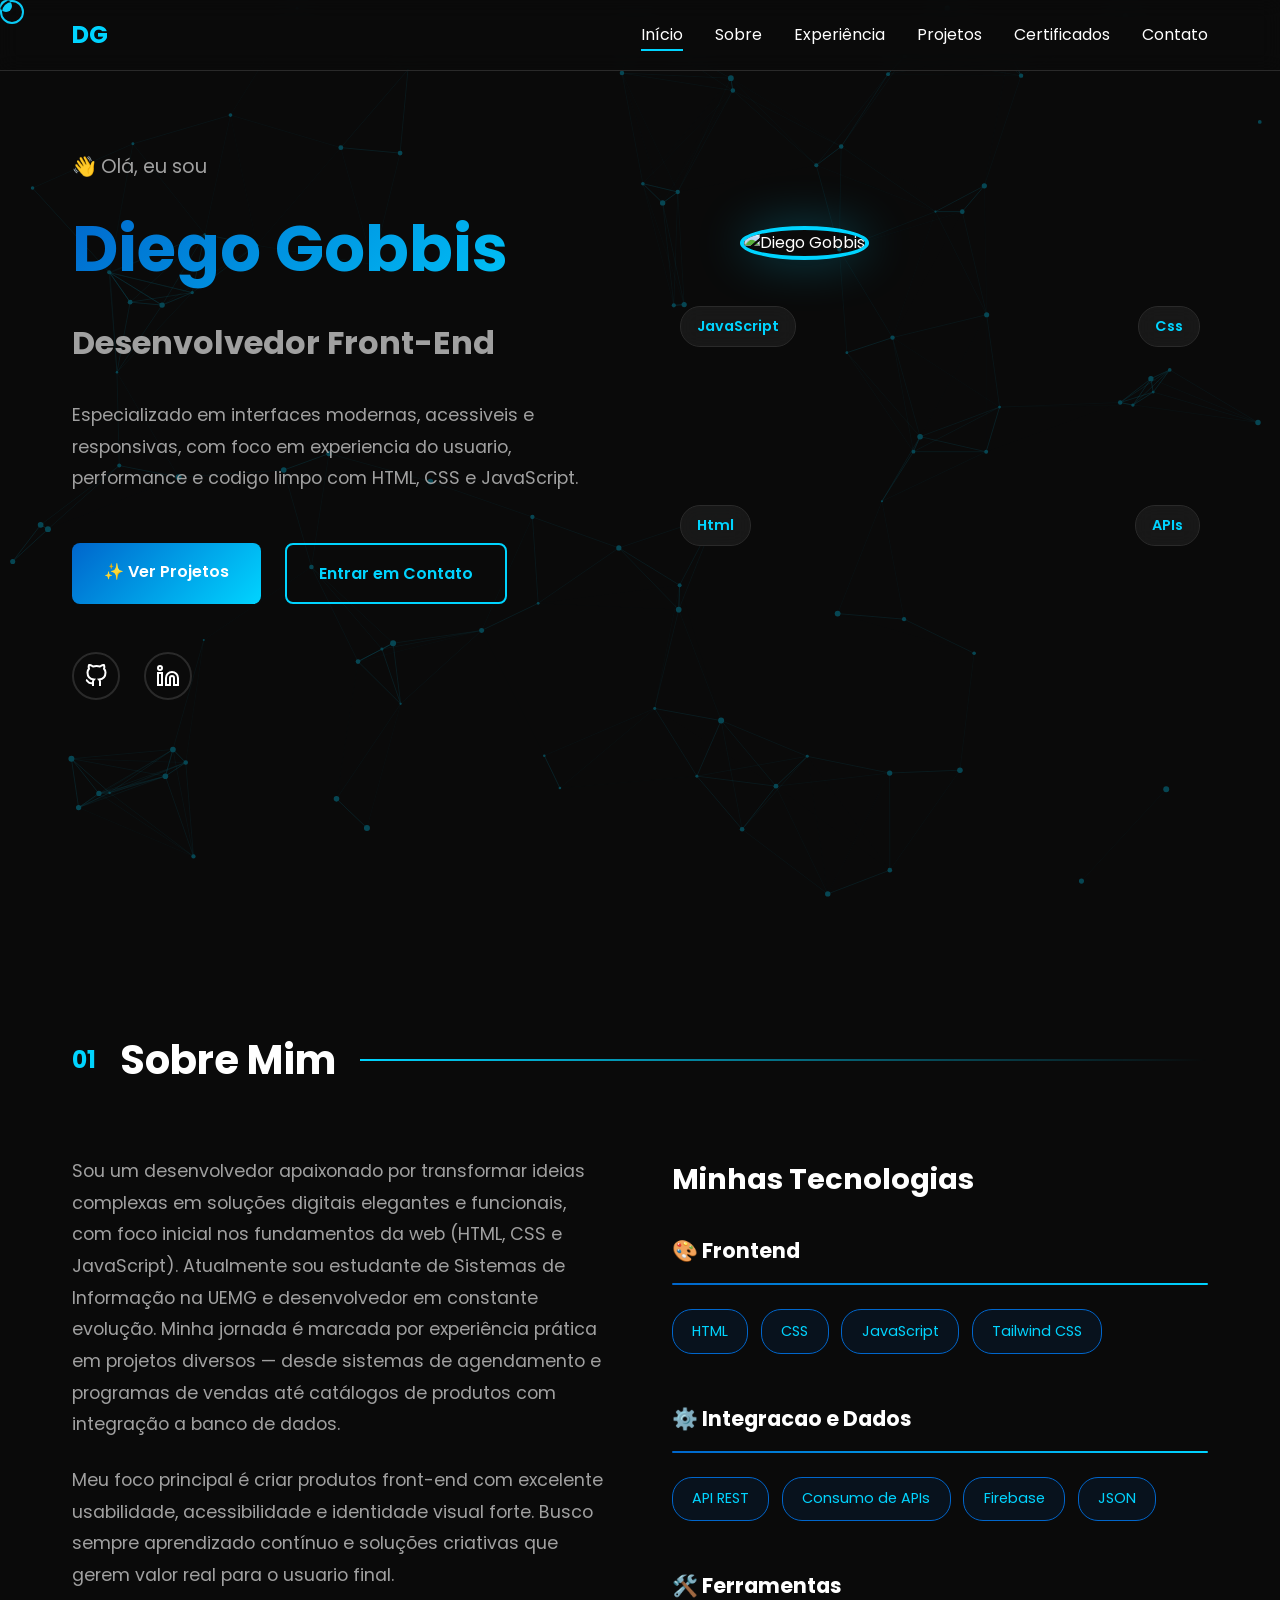
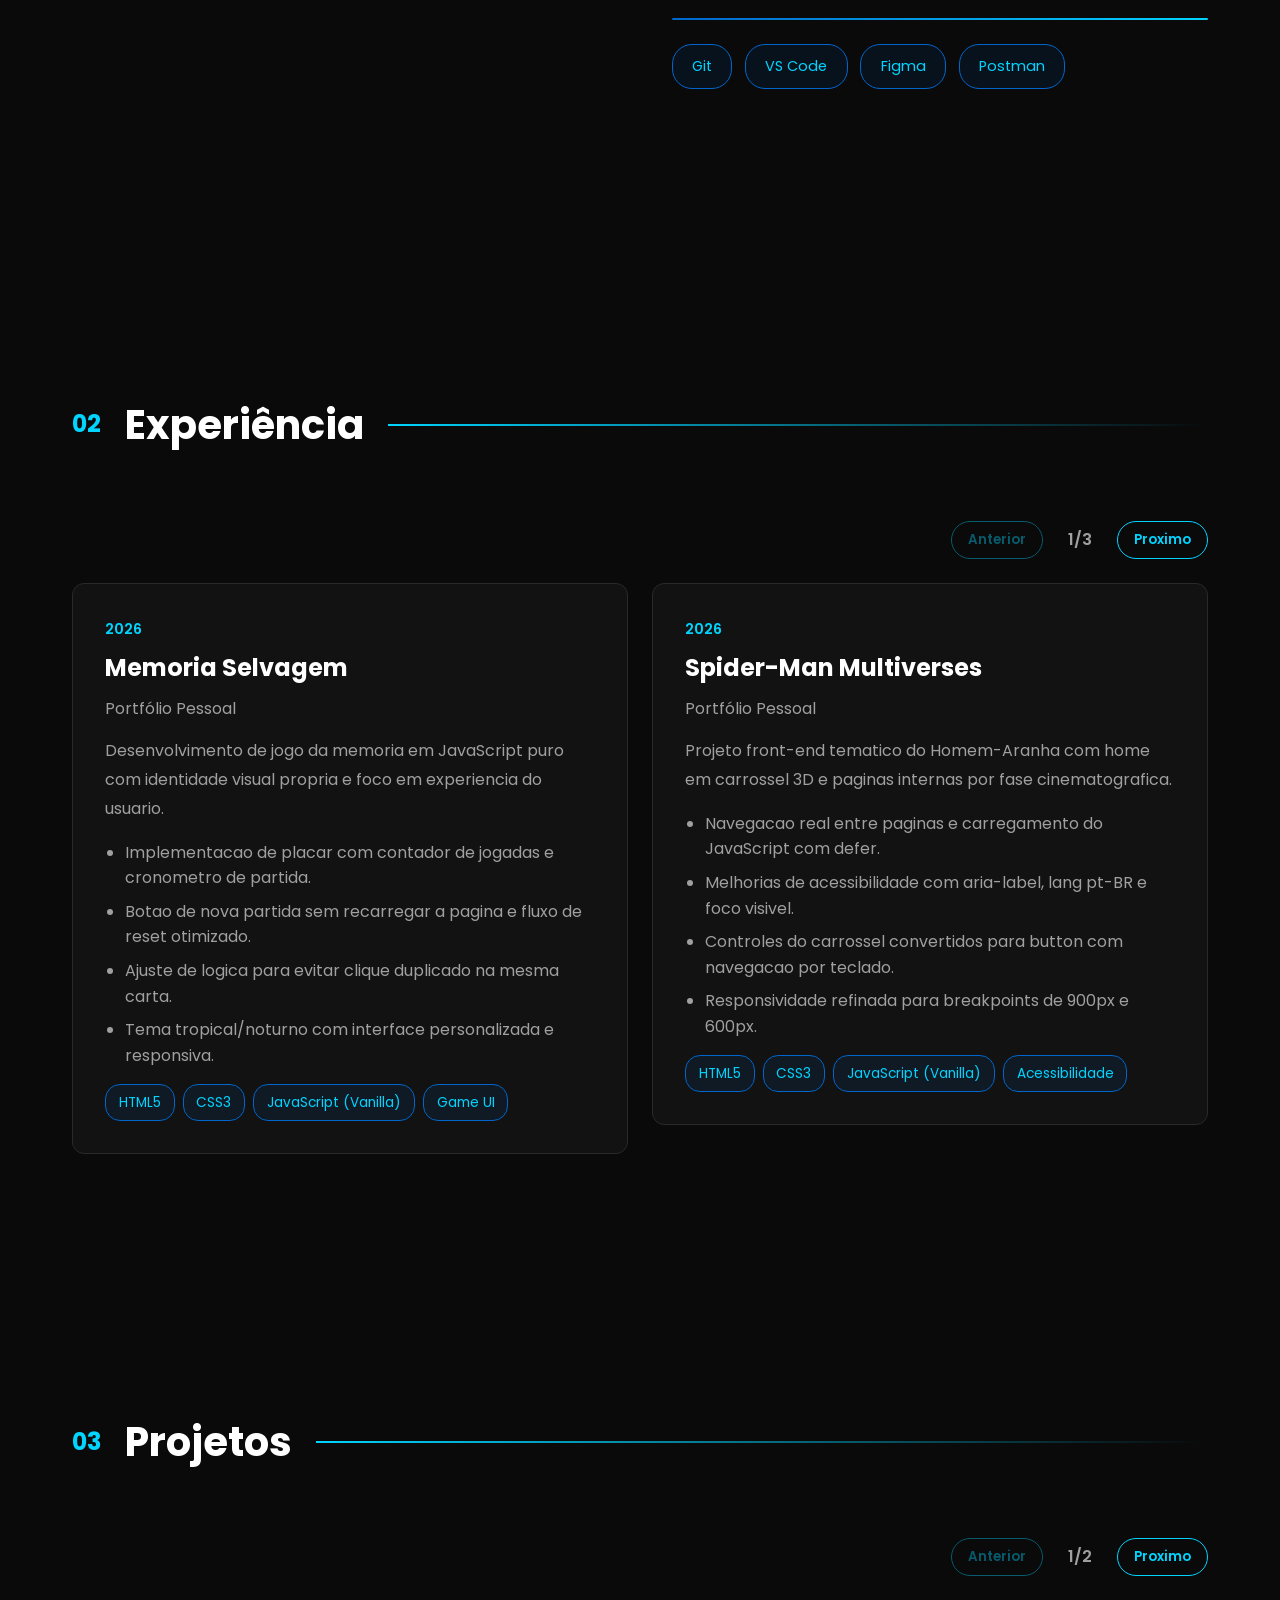
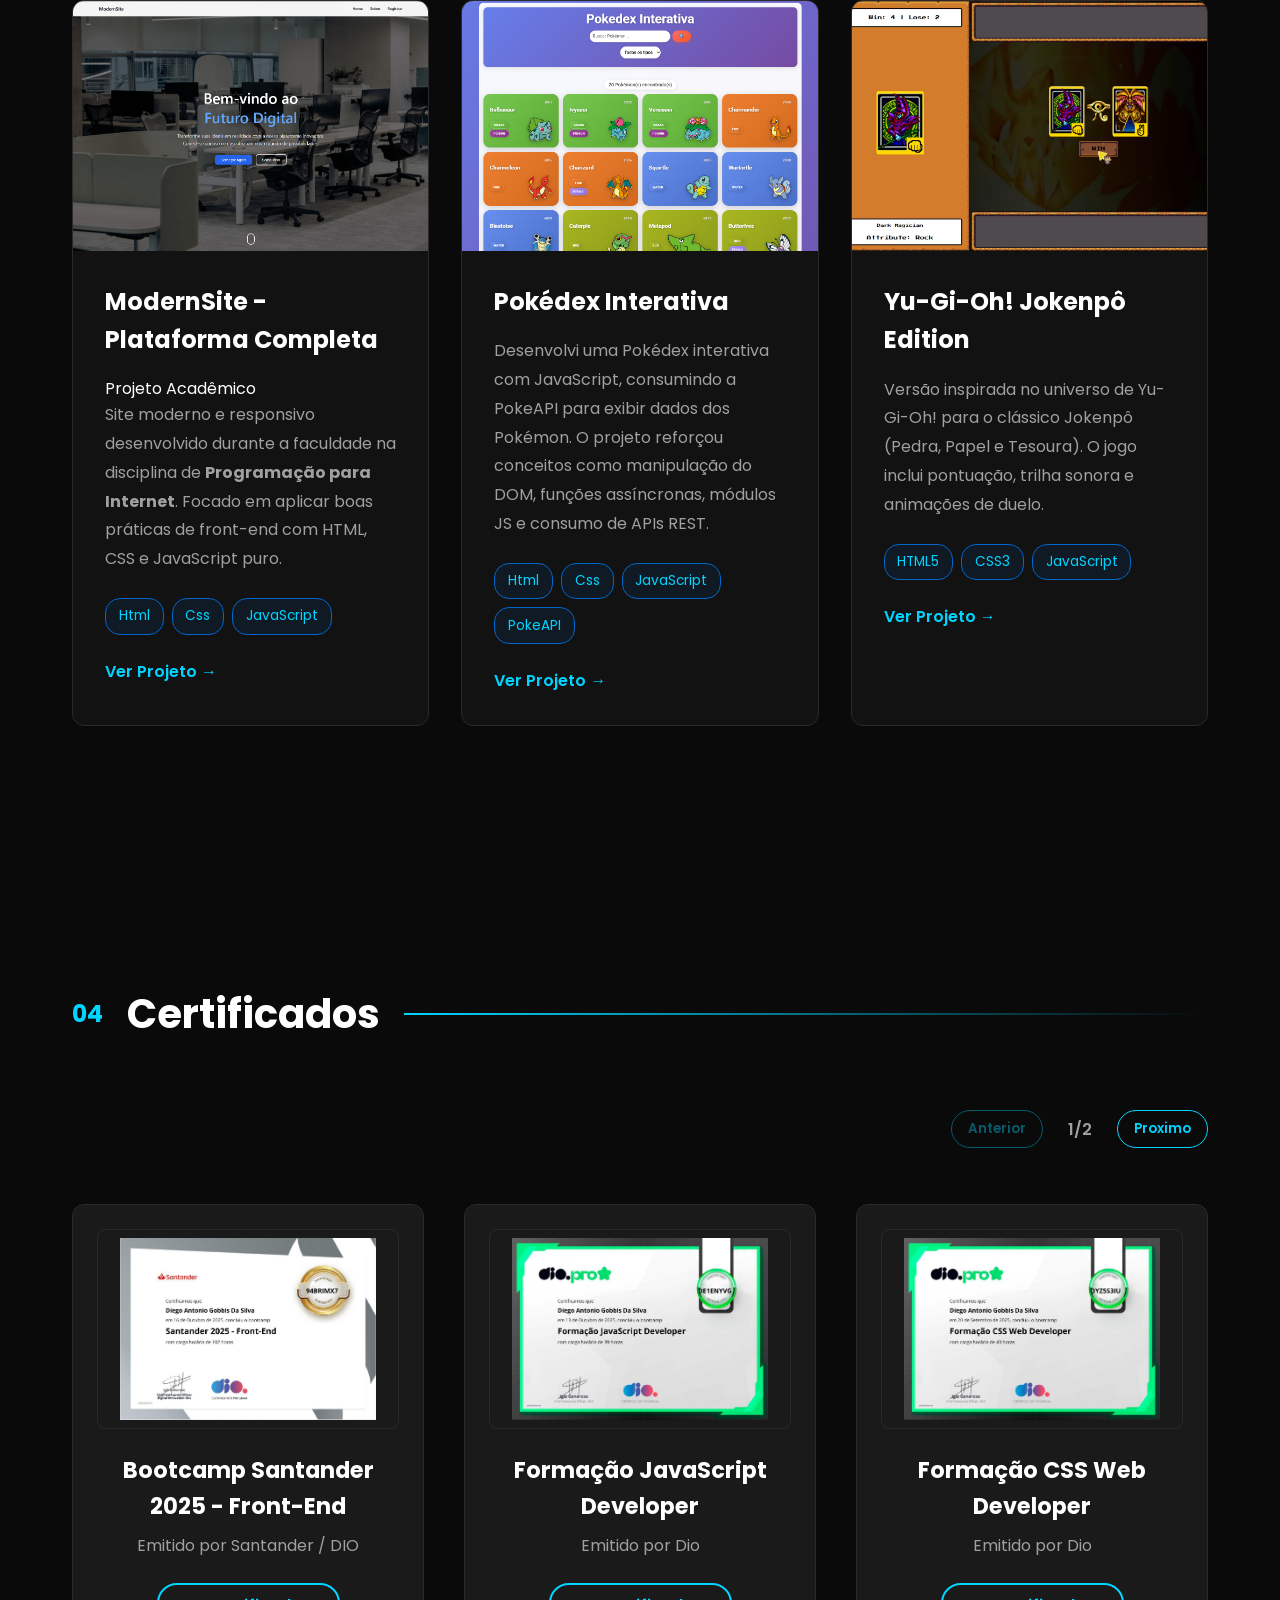
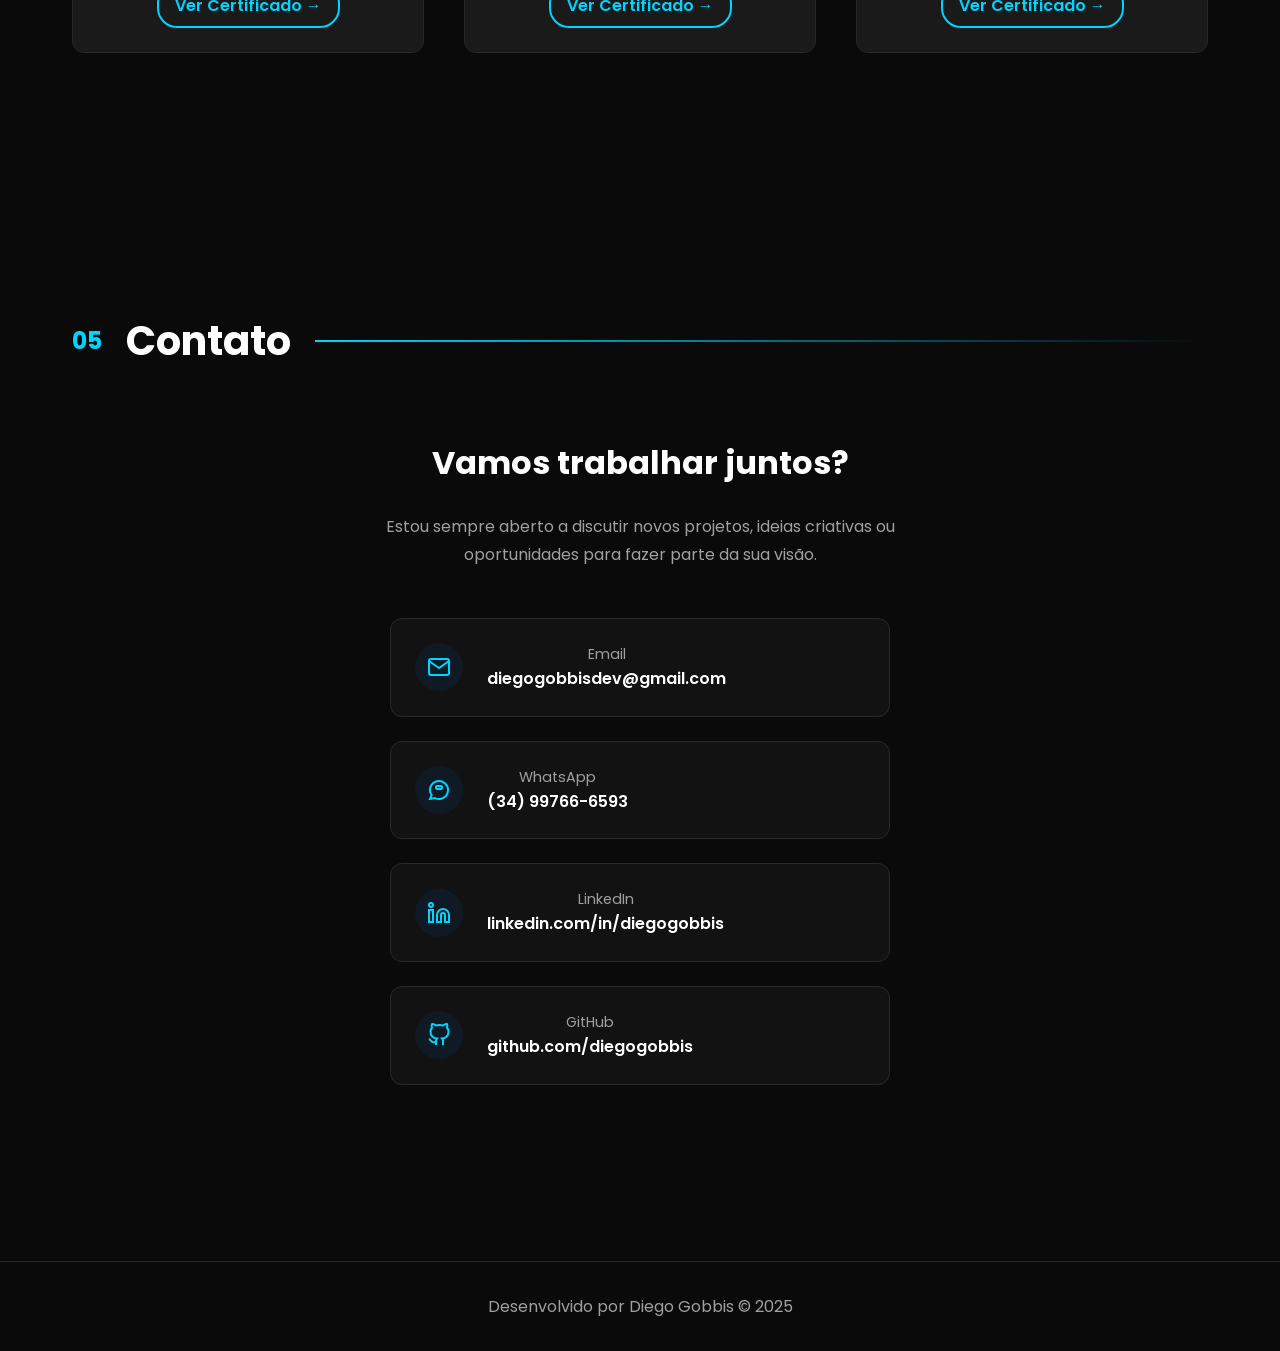
==== commit 23a7adc0: "Atualiza portfolio com novos projetos, certificados e carrosseis" ====
--- a/index.html
+++ b/index.html
@@ -3,7 +3,10 @@
 <head>
     <meta charset="UTF-8">
     <meta name="viewport" content="width=device-width, initial-scale=1.0">
-    <title>Diego Gobbis - Desenvolvedor Full Stack</title>
+    <title>Diego Gobbis - Desenvolvedor Front-End</title>
+    <link rel="preconnect" href="https://fonts.googleapis.com">
+    <link rel="preconnect" href="https://fonts.gstatic.com" crossorigin>
+    <link href="https://fonts.googleapis.com/css2?family=Poppins:wght@400;500;600;700;800&display=swap" rel="stylesheet">
     <link rel="stylesheet" href="css/styles.css">
 </head>
 <body>
@@ -26,7 +29,7 @@
                 <li><a href="#certificados" class="nav-link">Certificados</a></li>
                 <li><a href="#contato" class="nav-link">Contato</a></li>
             </ul>
-            <div class="hamburger">
+            <div class="hamburger" role="button" aria-label="Abrir menu" aria-expanded="false" tabindex="0">
                 <span></span>
                 <span></span>
                 <span></span>
@@ -43,22 +46,22 @@
                     <h1 class="hero-name">
                         <span class="typing-text">Diego Gobbis</span>
                     </h1>
-                    <h2 class="hero-title">Desenvolvedor Full Stack</h2>
+                    <h2 class="hero-title">Desenvolvedor Front-End</h2>
                     <p class="hero-description">
-                        Especializado em criar experiências digitais excepcionais que combinam 
-                        design elegante com código limpo e performance otimizada.
+                        Especializado em interfaces modernas, acessiveis e responsivas, com foco em 
+                        experiencia do usuario, performance e codigo limpo com HTML, CSS e JavaScript.
                     </p>
                     <div class="hero-buttons">
                         <a href="#projetos" class="btn btn-primary">✨ Ver Projetos</a>
                         <a href="#contato" class="btn btn-secondary">Entrar em Contato</a>
                     </div>
                     <div class="hero-social">
-                        <a href="https://github.com/diegogobbisdev" target="_blank" class="social-link" aria-label="GitHub">
+                        <a href="https://github.com/diegogobbisdev" target="_blank" rel="noopener noreferrer" class="social-link" aria-label="GitHub">
                             <svg width="24" height="24" viewBox="0 0 24 24" fill="none" stroke="currentColor" stroke-width="2">
                                 <path d="M9 19c-5 1.5-5-2.5-7-3m14 6v-3.87a3.37 3.37 0 0 0-.94-2.61c3.14-.35 6.44-1.54 6.44-7A5.44 5.44 0 0 0 20 4.77 5.07 5.07 0 0 0 19.91 1S18.73.65 16 2.48a13.38 13.38 0 0 0-7 0C6.27.65 5.09 1 5.09 1A5.07 5.07 0 0 0 5 4.77a5.44 5.44 0 0 0-1.5 3.78c0 5.42 3.3 6.61 6.44 7A3.37 3.37 0 0 0 9 18.13V22"></path>
                             </svg>
                         </a>
-                        <a href="https://www.linkedin.com/in/diegogobbis/" target="_blank" class="social-link" aria-label="LinkedIn">
+                        <a href="https://www.linkedin.com/in/diegogobbis/" target="_blank" rel="noopener noreferrer" class="social-link" aria-label="LinkedIn">
                             <svg width="24" height="24" viewBox="0 0 24 24" fill="none" stroke="currentColor" stroke-width="2">
                                 <path d="M16 8a6 6 0 0 1 6 6v7h-4v-7a2 2 0 0 0-2-2 2 2 0 0 0-2 2v7h-4v-7a6 6 0 0 1 6-6z"></path>
                                 <rect x="2" y="9" width="4" height="12"></rect>
@@ -104,9 +107,9 @@
                     desde sistemas de agendamento e programas de vendas até catálogos de produtos com integração a banco de dados.
                     </p>
                     <p class="about-description">
-                       Meu foco é construir a ponte entre interfaces modernas (frontend) e backends robustos
-                        e eficientes. Busco sempre o aprendizado contínuo e a aplicação de soluções 
-                       criativas que agreguem o máximo de valor ao usuário final.
+                              Meu foco principal é criar produtos front-end com excelente usabilidade, 
+                              acessibilidade e identidade visual forte. Busco sempre aprendizado contínuo 
+                              e soluções criativas que gerem valor real para o usuario final.
                     </p>
                 </div>
 
@@ -120,20 +123,19 @@
                             <span class="skill-tag">HTML</span>
                             <span class="skill-tag">CSS</span>
                             <span class="skill-tag">JavaScript</span>
-                            <span class="skill-tag">React</span>
                            <!-- <span class="skill-tag">Next.js</span> -->
                             <span class="skill-tag">Tailwind CSS</span>
                         </div>
                     </div>
 
                     <div class="skill-category">
-                        <h4 class="category-title">⚙️ Backend</h4>
+                        <h4 class="category-title">⚙️ Integracao e Dados</h4>
                         <div class="category-divider"></div>
                         <div class="skill-tags">
-                            <span class="skill-tag">Node.js</span>
-                            <span class="skill-tag">MySQL</span>
+                            <span class="skill-tag">API REST</span>
+                            <span class="skill-tag">Consumo de APIs</span>
                             <span class="skill-tag">Firebase</span>
-                            <span class="skill-tag">API REST</span>
+                            <span class="skill-tag">JSON</span>
                         </div>
                     </div>
 
@@ -161,6 +163,86 @@
                 <div class="section-line"></div>
             </div>
 
+<div class="timeline-controls" aria-label="Controles do carrossel de experiencia">
+    <button type="button" class="timeline-nav timeline-prev" aria-label="Ver experiencias anteriores">Anterior</button>
+    <span class="timeline-indicator" aria-live="polite">1/1</span>
+    <button type="button" class="timeline-nav timeline-next" aria-label="Ver proximas experiencias">Proximo</button>
+</div>
+
+<div class="timeline carousel-mode" id="experience-carousel">
+
+<div class="timeline-item">
+    <div class="timeline-dot"></div>
+    <div class="timeline-content">
+        <span class="timeline-date">2026</span>
+        <h3 class="timeline-title">Memoria Selvagem</h3>
+        <p class="timeline-company">Portfólio Pessoal</p>
+        <p class="timeline-description">
+            Desenvolvimento de jogo da memoria em JavaScript puro com identidade visual propria e foco em experiencia do usuario.
+        </p>
+        <ul class="timeline-list">
+            <li>Implementacao de placar com contador de jogadas e cronometro de partida.</li>
+            <li>Botao de nova partida sem recarregar a pagina e fluxo de reset otimizado.</li>
+            <li>Ajuste de logica para evitar clique duplicado na mesma carta.</li>
+            <li>Tema tropical/noturno com interface personalizada e responsiva.</li>
+        </ul>
+        <div class="timeline-tags">
+            <span class="timeline-tag">HTML5</span>
+            <span class="timeline-tag">CSS3</span>
+            <span class="timeline-tag">JavaScript (Vanilla)</span>
+            <span class="timeline-tag">Game UI</span>
+        </div>
+    </div>
+</div>
+
+<div class="timeline-item">
+    <div class="timeline-dot"></div>
+    <div class="timeline-content">
+        <span class="timeline-date">2026</span>
+        <h3 class="timeline-title">Spider-Man Multiverses</h3>
+        <p class="timeline-company">Portfólio Pessoal</p>
+        <p class="timeline-description">
+            Projeto front-end tematico do Homem-Aranha com home em carrossel 3D e paginas internas por fase cinematografica.
+        </p>
+        <ul class="timeline-list">
+            <li>Navegacao real entre paginas e carregamento do JavaScript com defer.</li>
+            <li>Melhorias de acessibilidade com aria-label, lang pt-BR e foco visivel.</li>
+            <li>Controles do carrossel convertidos para button com navegacao por teclado.</li>
+            <li>Responsividade refinada para breakpoints de 900px e 600px.</li>
+        </ul>
+        <div class="timeline-tags">
+            <span class="timeline-tag">HTML5</span>
+            <span class="timeline-tag">CSS3</span>
+            <span class="timeline-tag">JavaScript (Vanilla)</span>
+            <span class="timeline-tag">Acessibilidade</span>
+        </div>
+    </div>
+</div>
+
+<div class="timeline-item">
+    <div class="timeline-dot"></div>
+    <div class="timeline-content">
+        <span class="timeline-date">2026</span>
+        <h3 class="timeline-title">Mundo Invertido</h3>
+        <p class="timeline-company">Portfólio Pessoal</p>
+        <p class="timeline-description">
+            Landing page inspirada em Stranger Things com alternancia de tema claro/escuro e troca dinamica de trilha sonora.
+        </p>
+        <ul class="timeline-list">
+            <li>Melhorias de acessibilidade no formulario e associacao correta entre label e campos.</li>
+            <li>Correcao de estrutura HTML e organizacao dos assets CSS, imagens e audios.</li>
+            <li>Script de alternancia entre mundo normal e mundo invertido com feedback visual.</li>
+            <li>Estilizacao base responsiva para melhor experiencia em telas menores.</li>
+        </ul>
+        <div class="timeline-tags">
+            <span class="timeline-tag">HTML5</span>
+            <span class="timeline-tag">CSS3</span>
+            <span class="timeline-tag">JavaScript</span>
+            <span class="timeline-tag">Tema Dinamico</span>
+        </div>
+    </div>
+</div>
+
 <div class="timeline-item">
     <div class="timeline-dot"></div>
     <div class="timeline-content">
@@ -168,14 +250,15 @@
         <h3 class="timeline-title">Pokedex Interativa com PokeAPI</h3>
         <p class="timeline-company">Portfólio Pessoal</p>
         <p class="timeline-description">
-            Desenvolvimento de uma Pokedex completa e responsiva que consome a **PokeAPI** para carregar e exibir dados de Pokémon. O projeto aplica conceitos avançados de Front-End:
-            <ul>
-                <li>Consumo e mapeamento de dados utilizando funções assíncronas (`Promise.all`).</li>
-                <li>Implementação de funcionalidades de filtro por tipo, busca (nome e número) e carregamento dinâmico ("Carregar Mais").</li>
-                <li>Estruturação do código com Classes/Modelos (OOP) em JavaScript para organizar a representação dos dados de Pokémon.</li>
-                <li>Interface responsiva com um modal interativo para exibição de detalhes, estatísticas base (com barras de progresso) e habilidades de cada Pokémon.</li>
-            </ul>
-        <br>
+            Desenvolvimento de uma Pokedex completa e responsiva que consome a PokeAPI para carregar e exibir dados de Pokemon.
+        </p>
+        <ul class="timeline-list">
+            <li>Consumo e mapeamento de dados utilizando funcoes assincronas com Promise.all.</li>
+            <li>Implementacao de filtros por tipo, busca por nome e numero, e carregamento dinamico.</li>
+            <li>Estruturacao com classes/modelos em JavaScript para organizar dados de Pokemon.</li>
+            <li>Interface responsiva com modal de detalhes, estatisticas base e habilidades.</li>
+        </ul>
+        <p class="timeline-description">
         </p>
         <div class="timeline-tags">
             <span class="timeline-tag">HTML</span>
@@ -213,8 +296,8 @@
         <h3 class="timeline-title">Projeto Pessoal: Landing Page Moderna e Funcional</h3>
         <p class="timeline-company">Portfólio Pessoal</p>
         <p class="timeline-description">
-            Desenvolvimento de uma landing page moderna e responsiva ("ModernSite"), focada na aplicação de fundamentos e usabilidade. 
-            A página inclui navegação fixa, scroll suave e um formulário de cadastro completo. O destaque do projeto está na implementação de validação de formulário com **JavaScript puro** para campos como Nome, E-mail e Senha, garantindo a integridade dos dados e uma experiência de usuário sólida.
+            Desenvolvimento de uma landing page moderna e responsiva ("ModernSite"), focada na aplicação de fundamentos e usabilidade.
+            A página inclui navegação fixa, scroll suave e um formulário de cadastro completo. O destaque do projeto está na implementação de validação de formulário com JavaScript puro para campos como nome, e-mail e senha, garantindo a integridade dos dados e uma experiência de usuário sólida.
         </p>
         <div class="timeline-tags">
             <span class="timeline-tag">HTML</span>
@@ -237,7 +320,13 @@
                 <div class="section-line"></div>
             </div>
 
-            <div class="projects-grid">
+            <div class="timeline-controls" aria-label="Controles do carrossel de projetos">
+                <button type="button" class="timeline-nav projects-prev" aria-label="Ver projetos anteriores">Anterior</button>
+                <span class="timeline-indicator projects-indicator" aria-live="polite">1/1</span>
+                <button type="button" class="timeline-nav projects-next" aria-label="Ver proximos projetos">Proximo</button>
+            </div>
+
+            <div class="projects-grid carousel-mode" id="projects-carousel">
                 <div class="project-card">
                     <div class="project-image">
                         <img src="./public/images/site-moderno.png" alt="Sistema de Agendamento">
@@ -311,6 +400,78 @@
         </div>
     </div>
 </div>
+
+<div class="project-card">
+    <div class="project-image">
+        <img src="./public/images/jogo da memoria emoji.png" alt="Projeto Memoria Selvagem">
+    </div>
+    <div class="project-content">
+        <h3 class="project-title">Memoria Selvagem</h3>
+        <p class="project-description">
+            Jogo da memoria com JavaScript puro, cartas de emojis e interface personalizada. Inclui tema tropical/noturno,
+            contador de jogadas, cronometro, botao de nova partida sem recarregar e ajuste de logica para evitar clique duplicado.
+        </p>
+        <div class="project-tags">
+            <span class="project-tag">HTML5</span>
+            <span class="project-tag">CSS3</span>
+            <span class="project-tag">JavaScript (Vanilla)</span>
+            <span class="project-tag">Game Logic</span>
+        </div>
+        <div class="project-links">
+            <a href="https://github.com/diegogobbisdev/jogo-da-memoria-javascript" class="project-link" target="_blank" rel="noopener noreferrer">
+                Ver Projeto →
+            </a>
+        </div>
+    </div>
+</div>
+
+<div class="project-card">
+    <div class="project-image">
+        <img src="./public/images/landin page spider man multiverse.png" alt="Projeto Spider-Man Multiverses">
+    </div>
+    <div class="project-content">
+        <h3 class="project-title">Spider-Man Multiverses</h3>
+        <p class="project-description">
+            Projeto front-end tematico do Homem-Aranha com home em carrossel 3D e paginas por fase cinematografica.
+            Recebeu melhorias de acessibilidade, navegacao por teclado, responsividade e otimizacao de carregamento.
+        </p>
+        <div class="project-tags">
+            <span class="project-tag">HTML5</span>
+            <span class="project-tag">CSS3</span>
+            <span class="project-tag">JavaScript (Vanilla)</span>
+            <span class="project-tag">Fancybox</span>
+        </div>
+        <div class="project-links">
+            <a href="https://github.com/diegogobbisdev/spider-man-multiverses" class="project-link" target="_blank" rel="noopener noreferrer">
+                Ver Projeto →
+            </a>
+        </div>
+    </div>
+</div>
+
+<div class="project-card">
+    <div class="project-image">
+        <img src="./public/images/mundo invertido landing page.png" alt="Projeto Mundo Invertido">
+    </div>
+    <div class="project-content">
+        <h3 class="project-title">Mundo Invertido</h3>
+        <p class="project-description">
+            Landing page inspirada em Stranger Things com alternancia de tema claro/escuro e troca de trilha sonora.
+            Projeto com ajustes de acessibilidade no formulario, estrutura HTML corrigida e base responsiva.
+        </p>
+        <div class="project-tags">
+            <span class="project-tag">HTML5</span>
+            <span class="project-tag">CSS3</span>
+            <span class="project-tag">JavaScript</span>
+            <span class="project-tag">UI Theming</span>
+        </div>
+        <div class="project-links">
+            <a href="https://github.com/diegogobbisdev/Landing-Page-no-Mundo-Invertido" class="project-link" target="_blank" rel="noopener noreferrer">
+                Ver Projeto →
+            </a>
+        </div>
+    </div>
+</div>
             </div>
         </div>
     </section>
@@ -324,28 +485,40 @@
                 <div class="section-line"></div>
             </div>
 
-            <div class="certificates-grid">
+            <div class="timeline-controls" aria-label="Controles do carrossel de certificados">
+                <button type="button" class="timeline-nav certificates-prev" aria-label="Ver certificados anteriores">Anterior</button>
+                <span class="timeline-indicator certificates-indicator" aria-live="polite">1/1</span>
+                <button type="button" class="timeline-nav certificates-next" aria-label="Ver proximos certificados">Proximo</button>
+            </div>
+
+            <div class="certificates-grid carousel-mode" id="certificates-carousel">
                 <div class="certificate-card">
                     <img src="./public/images/santander front-end.jpg" alt="Certificado de HTML, CSS e JavaScript" class="certificate-image">
-                    <h3 class="certificate-title">Bootcamp Santander 2025 - Front-End </h3>
-                    <p class="certificate-issuer">Emitido por Dio</p>
-                    <a href="https://www.dio.me/certificate/94BRIMX7/share" class="certificate-link" target="_blank">Ver Certificado →</a>                </div>
+                    <h3 class="certificate-title">Bootcamp Santander 2025 - Front-End</h3>
+                    <p class="certificate-issuer">Emitido por Santander / DIO</p>
+                    <a href="https://www.dio.me/certificate/94BRIMX7/share" class="certificate-link" target="_blank" rel="noopener noreferrer">Ver Certificado →</a>                </div>
 
                 <div class="certificate-card">
-                    <img src="./public/images/javascritp developer.jpg" alt="Certificado de React" class="certificate-image">
+                    <img src="./public/images/javascritp developer.jpg" alt="Certificado de JavaScript Developer" class="certificate-image">
                     <h3 class="certificate-title">Formação JavaScript Developer</h3>
                     <p class="certificate-issuer">Emitido por Dio</p>
-                    <a href="https://www.dio.me/certificate/H3RWRKST/share" class="certificate-link" target="_blank">Ver Certificado →</a>                </div>
+                    <a href="https://www.dio.me/certificate/H3RWRKST/share" class="certificate-link" target="_blank" rel="noopener noreferrer">Ver Certificado →</a>                </div>
                 <div class="certificate-card">
-                    <img src="./public/images/css web developer.jpg" alt="Certificado de React" class="certificate-image">
+                    <img src="./public/images/css web developer.jpg" alt="Certificado de CSS Web Developer" class="certificate-image">
                     <h3 class="certificate-title">Formação CSS Web Developer</h3>
                     <p class="certificate-issuer">Emitido por Dio</p>
-                    <a href="https://www.dio.me/certificate/OYZ5S3IU/share" class="certificate-link" target="_blank">Ver Certificado →</a>                </div>
+                    <a href="https://www.dio.me/certificate/OYZ5S3IU/share" class="certificate-link" target="_blank" rel="noopener noreferrer">Ver Certificado →</a>                </div>
                 <div class="certificate-card">
-                    <img src="./public/images/html developer.jpg" alt="Certificado de React" class="certificate-image">
+                    <img src="./public/images/html developer.jpg" alt="Certificado de HTML Web Developer" class="certificate-image">
                     <h3 class="certificate-title">Formação HTML Web Developer</h3>
                     <p class="certificate-issuer">Emitido por Dio</p>
-                    <a href="https://www.dio.me/certificate/XLLMQ3RY/share" class="certificate-link" target="_blank">Ver Certificado →</a>                </div>
+                    <a href="https://www.dio.me/certificate/XLLMQ3RY/share" class="certificate-link" target="_blank" rel="noopener noreferrer">Ver Certificado →</a>                </div>
+                <div class="certificate-card">
+                    <img src="./public/images/ri happy.jpg" alt="Certificado Ri Happy Front-end do Zero" class="certificate-image">
+                    <h3 class="certificate-title">Ri Happy - Front-end do Zero</h3>
+                    <p class="certificate-issuer">Emitido por Grupo Ri Happy / DIO - 75 horas</p>
+                    <a href="https://www.dio.me/certificate/IZRCYAXA/share" class="certificate-link" target="_blank" rel="noopener noreferrer">Ver Certificado →</a>
+                </div>
                 </div>
             </div>
         </div>
@@ -357,7 +530,7 @@
 <section id="contato" class="contact">
     <div class="container">
         <div class="section-header">
-            <span class="section-number">04</span>
+            <span class="section-number">05</span>
             <h2 class="section-title">Contato</h2>
             <div class="section-line"></div>
         </div>
@@ -384,7 +557,7 @@
                         </div>
                     </a>
 
-                    <a href="https://wa.me/5534997666593?text=Olá!%20Gostaria%20de%20conversar%20sobre%20um%20projeto." target="_blank" class="contact-method">
+                    <a href="https://wa.me/5534997666593?text=Olá!%20Gostaria%20de%20conversar%20sobre%20um%20projeto." target="_blank" rel="noopener noreferrer" class="contact-method">
                         <div class="contact-icon">
                             <svg width="24" height="24" viewBox="0 0 24 24" fill="none" stroke="currentColor" stroke-width="2">
                                 <path d="M3 21l1.65-3.8a9 9 0 1 1 3.4 2.9L3 21z"></path>
@@ -397,7 +570,7 @@
                         </div>
                     </a>
 
-                    <a href="https://www.linkedin.com/in/diegogobbis/" target="_blank" class="contact-method">
+                    <a href="https://www.linkedin.com/in/diegogobbis/" target="_blank" rel="noopener noreferrer" class="contact-method">
                         <div class="contact-icon">
                             <svg width="24" height="24" viewBox="0 0 24 24" fill="none" stroke="currentColor" stroke-width="2">
                                 <path d="M16 8a6 6 0 0 1 6 6v7h-4v-7a2 2 0 0 0-2-2 2 2 0 0 0-2 2v7h-4v-7a6 6 0 0 1 6-6z"></path>
@@ -411,7 +584,7 @@
                         </div>
                     </a>
 
-                    <a href="https://github.com/diegogobbisdev" target="_blank" class="contact-method">
+                    <a href="https://github.com/diegogobbisdev" target="_blank" rel="noopener noreferrer" class="contact-method">
                         <div class="contact-icon">
                             <svg width="24" height="24" viewBox="0 0 24 24" fill="none" stroke="currentColor" stroke-width="2">
                                 <path d="M9 19c-5 1.5-5-2.5-7-3m14 6v-3.87a3.37 3.37 0 0 0-.94-2.61c3.14-.35 6.44-1.54 6.44-7A5.44 5.44 0 0 0 20 4.77 5.07 5.07 0 0 0 19.91 1S18.73.65 16 2.48a13.38 13.38 0 0 0-7 0C6.27.65 5.09 1 5.09 1A5.07 5.07 0 0 0 5 4.77a5.44 5.44 0 0 0-1.5 3.78c0 5.42 3.3 6.61 6.44 7A3.37 3.37 0 0 0 9 18.13V22"></path>
--- a/css/styles.css
+++ b/css/styles.css
@@ -19,11 +19,19 @@
 }
 
 body {
-  font-family: -apple-system, BlinkMacSystemFont, "Segoe UI", Roboto, Oxygen, Ubuntu, Cantarell, sans-serif;
+  font-family: "Poppins", "Segoe UI", sans-serif;
   background: var(--background);
   color: var(--text);
   line-height: 1.6;
   overflow-x: hidden;
+}
+
+a:focus-visible,
+button:focus-visible,
+.hamburger:focus-visible {
+  outline: 2px solid var(--accent);
+  outline-offset: 3px;
+  border-radius: 8px;
 }
 
 .container {
@@ -499,6 +507,13 @@
   margin-bottom: 1rem;
 }
 
+.timeline-list {
+  color: var(--text-muted);
+  margin: 0 0 1rem 1.25rem;
+  display: grid;
+  gap: 0.5rem;
+}
+
 .timeline-tags {
   display: flex;
   flex-wrap: wrap;
@@ -514,11 +529,87 @@
   color: var(--accent);
 }
 
+.timeline-controls {
+  display: flex;
+  align-items: center;
+  justify-content: flex-end;
+  gap: 0.8rem;
+  margin-bottom: 1.5rem;
+}
+
+.timeline-nav {
+  border: 1px solid var(--accent);
+  background: transparent;
+  color: var(--accent);
+  border-radius: 999px;
+  padding: 0.5rem 1rem;
+  cursor: pointer;
+  font-family: inherit;
+  font-weight: 600;
+  transition: all 0.3s;
+}
+
+.timeline-nav:hover:not(:disabled) {
+  background: var(--accent);
+  color: var(--background);
+}
+
+.timeline-nav:disabled {
+  opacity: 0.4;
+  cursor: not-allowed;
+}
+
+.timeline-indicator {
+  min-width: 48px;
+  text-align: center;
+  color: var(--text-muted);
+  font-weight: 600;
+}
+
+.timeline.carousel-mode {
+  padding-left: 0;
+  display: grid;
+  grid-template-columns: repeat(2, minmax(0, 1fr));
+  gap: 1.5rem;
+}
+
+.timeline.carousel-mode::before {
+  display: none;
+}
+
+.timeline.carousel-mode .timeline-item {
+  display: none;
+  margin-bottom: 0;
+  opacity: 1;
+  transform: none;
+  animation: none;
+}
+
+.timeline.carousel-mode .timeline-item.is-visible {
+  display: block;
+}
+
+.timeline.carousel-mode .timeline-dot {
+  display: none;
+}
+
 /* Projects Grid */
 .projects-grid {
   display: grid;
   grid-template-columns: repeat(auto-fit, minmax(350px, 1fr));
   gap: 2rem;
+}
+
+.projects-grid.carousel-mode {
+  grid-template-columns: repeat(3, minmax(0, 1fr));
+}
+
+.projects-grid.carousel-mode .project-card {
+  display: none;
+}
+
+.projects-grid.carousel-mode .project-card.is-visible {
+  display: block;
 }
 
 .project-card {
@@ -595,12 +686,6 @@
 }
 
 /* Contact Section */
-.contact-content {
-  display: grid;
-  grid-template-columns: 1fr 1fr;
-  gap: 4rem;
-}
-
 .contact-title {
   font-size: 2rem;
   margin-bottom: 1.5rem;
@@ -758,13 +843,20 @@
   }
 
   .hero-content,
-  .about-content,
-  .contact-content {
+  .about-content {
     grid-template-columns: 1fr;
   }
 
   .hero-name {
     font-size: 2.5rem;
+  }
+
+  .timeline-controls {
+    justify-content: center;
+  }
+
+  .timeline.carousel-mode {
+    grid-template-columns: 1fr;
   }
 
   .profile-container {
@@ -778,6 +870,26 @@
 
   section {
     padding: 4rem 0;
+  }
+}
+
+@media (pointer: coarse) {
+  .cursor,
+  .cursor-trail {
+    display: none;
+  }
+}
+
+@media (prefers-reduced-motion: reduce) {
+  html {
+    scroll-behavior: auto;
+  }
+
+  *,
+  *::before,
+  *::after {
+    animation: none !important;
+    transition: none !important;
   }
 }
 
@@ -803,6 +915,25 @@
     grid-template-columns: repeat(auto-fit, minmax(300px, 1fr)); 
     gap: 2.5rem; /* Espaçamento entre os cards */
     padding-top: 2rem;
+}
+
+.certificates-grid.carousel-mode {
+    grid-template-columns: repeat(3, minmax(0, 1fr));
+}
+
+.certificates-grid.carousel-mode .certificate-card {
+    display: none;
+}
+
+.certificates-grid.carousel-mode .certificate-card.is-visible {
+    display: flex;
+}
+
+@media (max-width: 1100px) {
+  .projects-grid.carousel-mode,
+  .certificates-grid.carousel-mode {
+    grid-template-columns: repeat(2, minmax(0, 1fr));
+  }
 }
 
 .certificate-card {
@@ -888,4 +1019,9 @@
         /* Garante que em celulares haja apenas 1 coluna por vez */
         grid-template-columns: 1fr; 
     }
-}
+
+  .projects-grid.carousel-mode,
+  .certificates-grid.carousel-mode {
+    grid-template-columns: 1fr;
+  }
+}
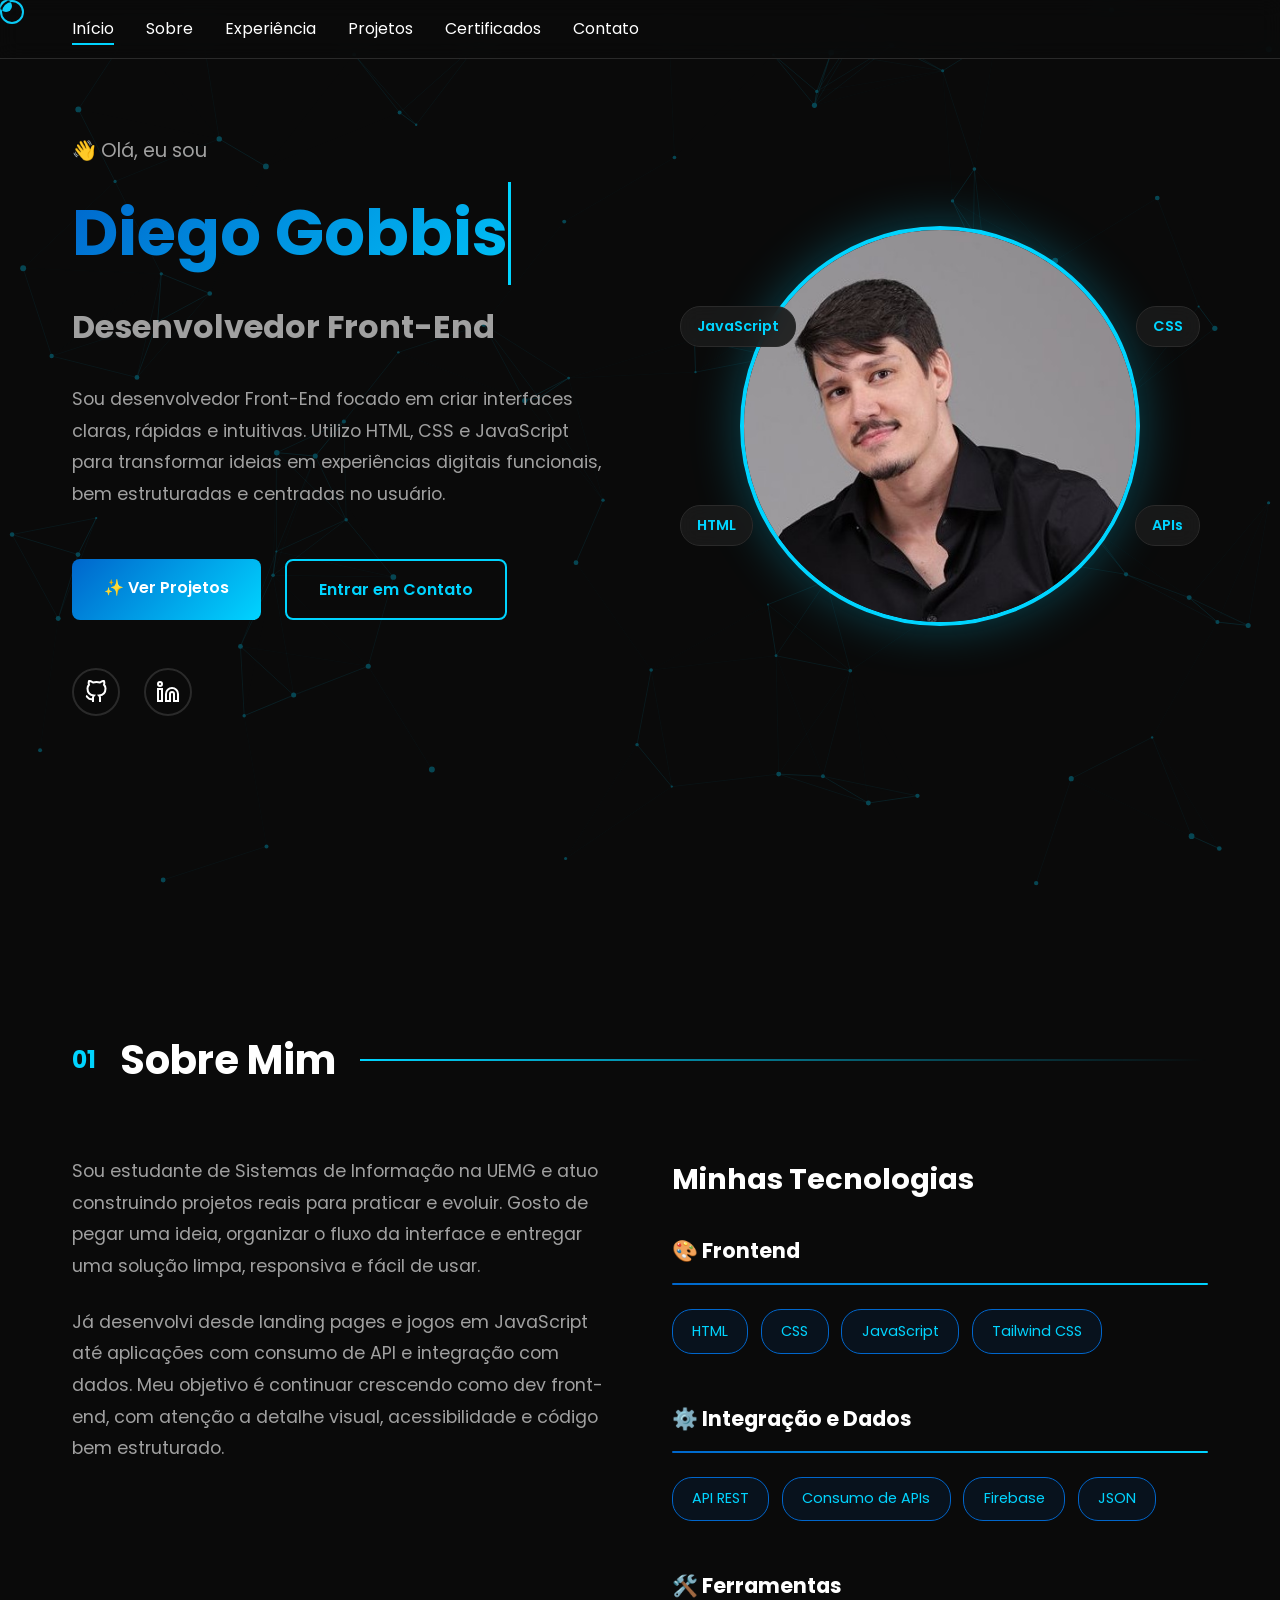
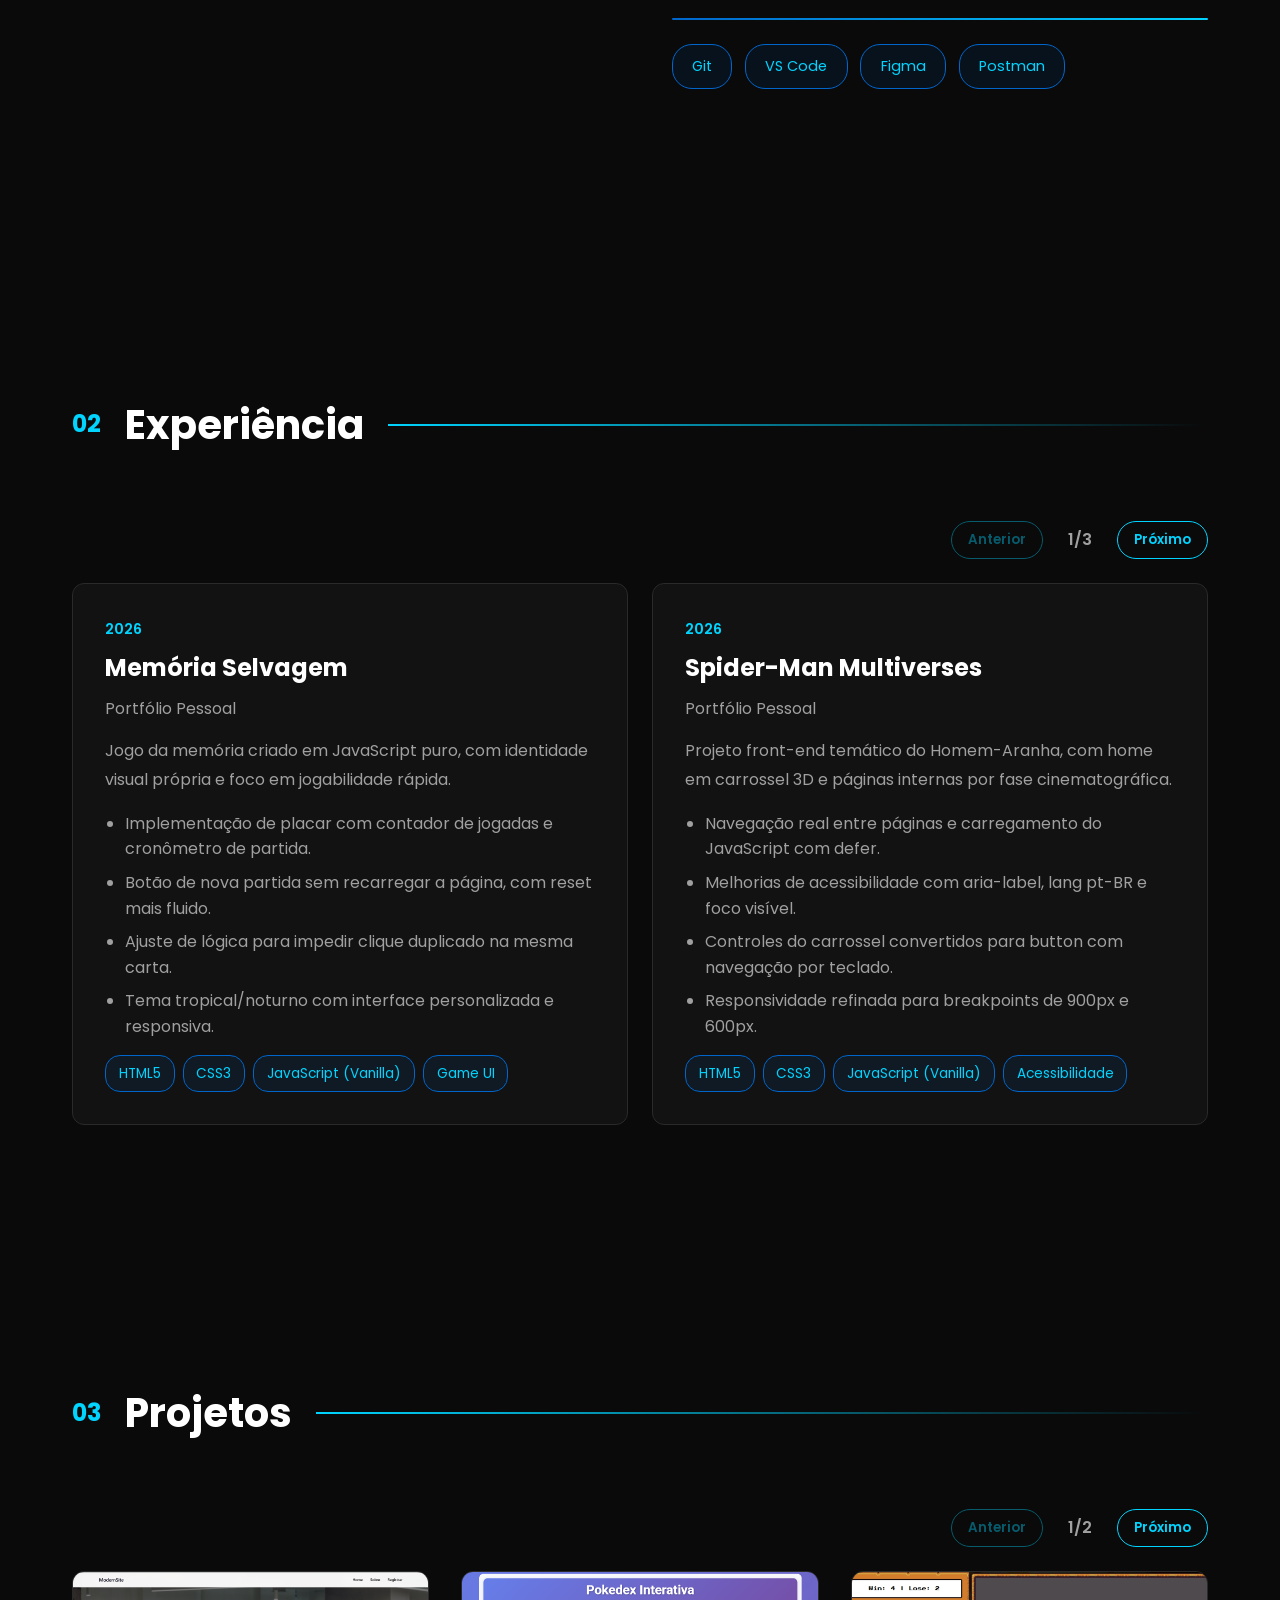
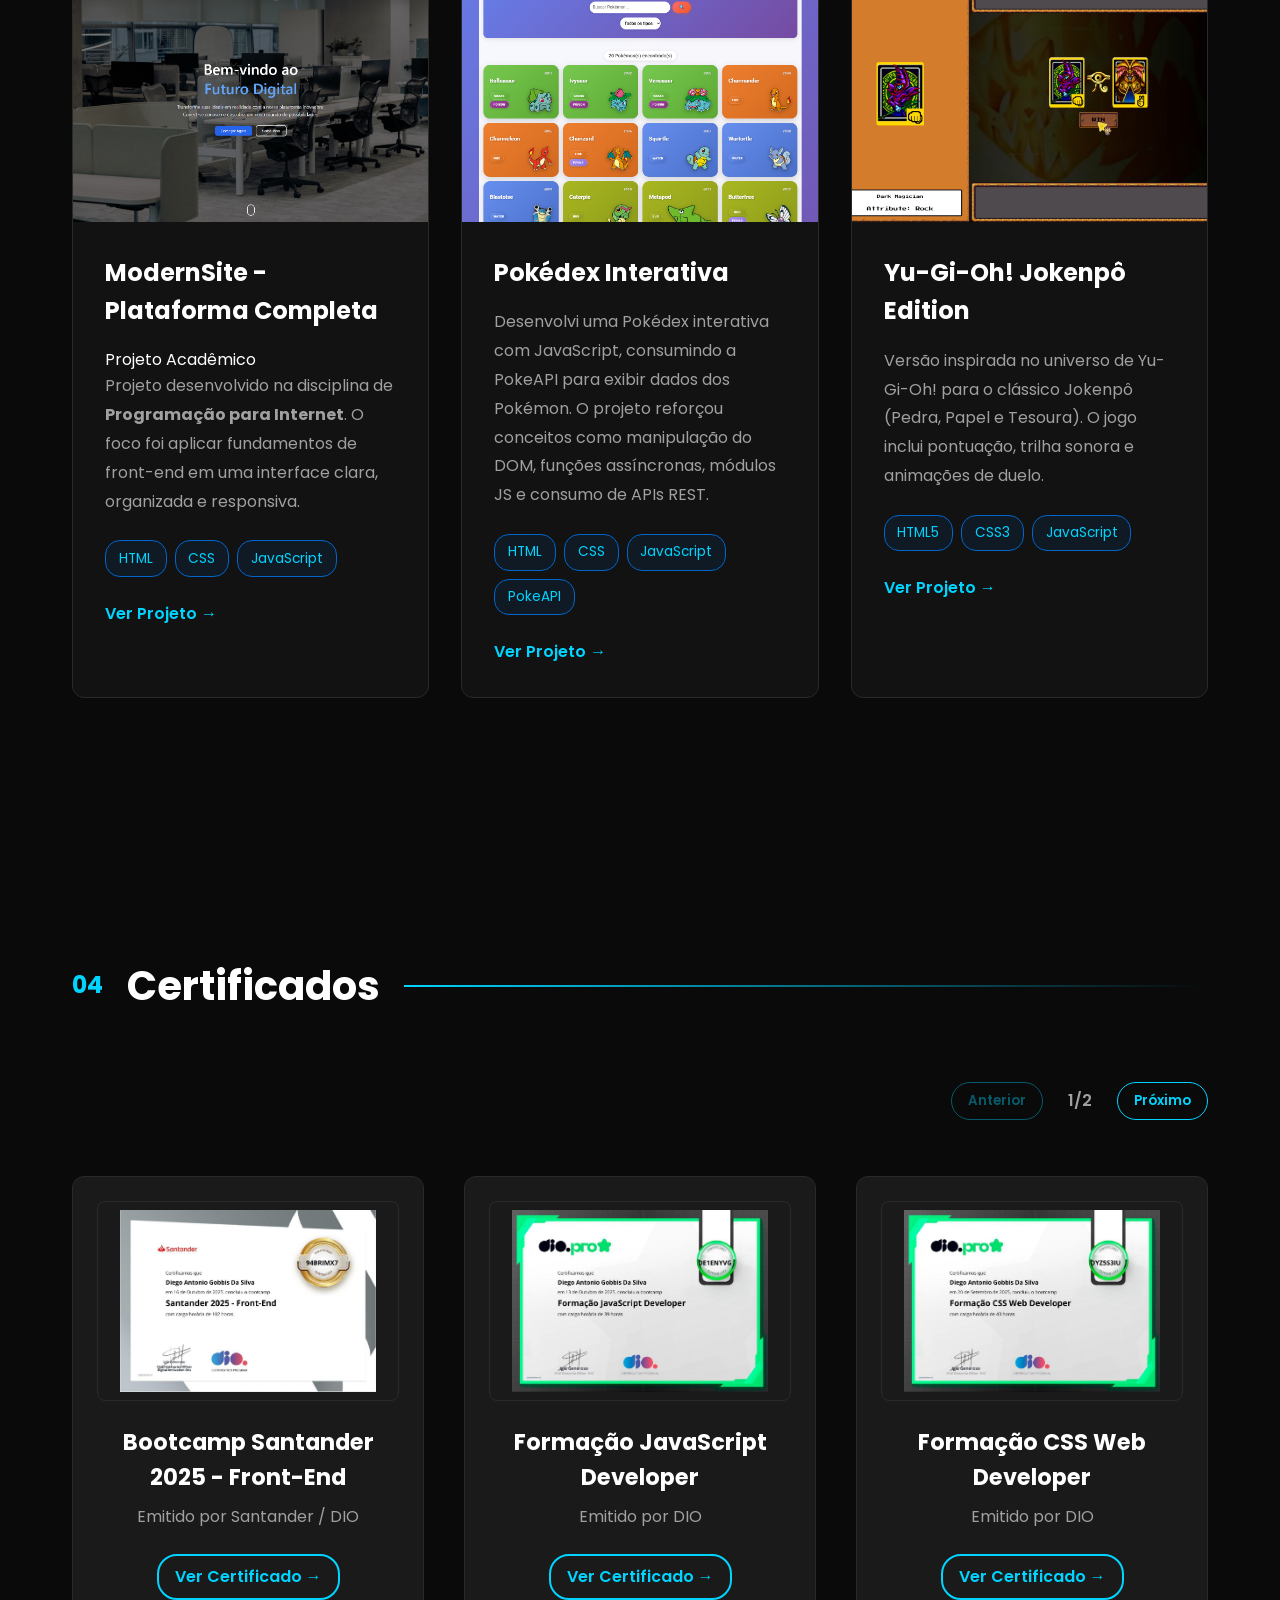
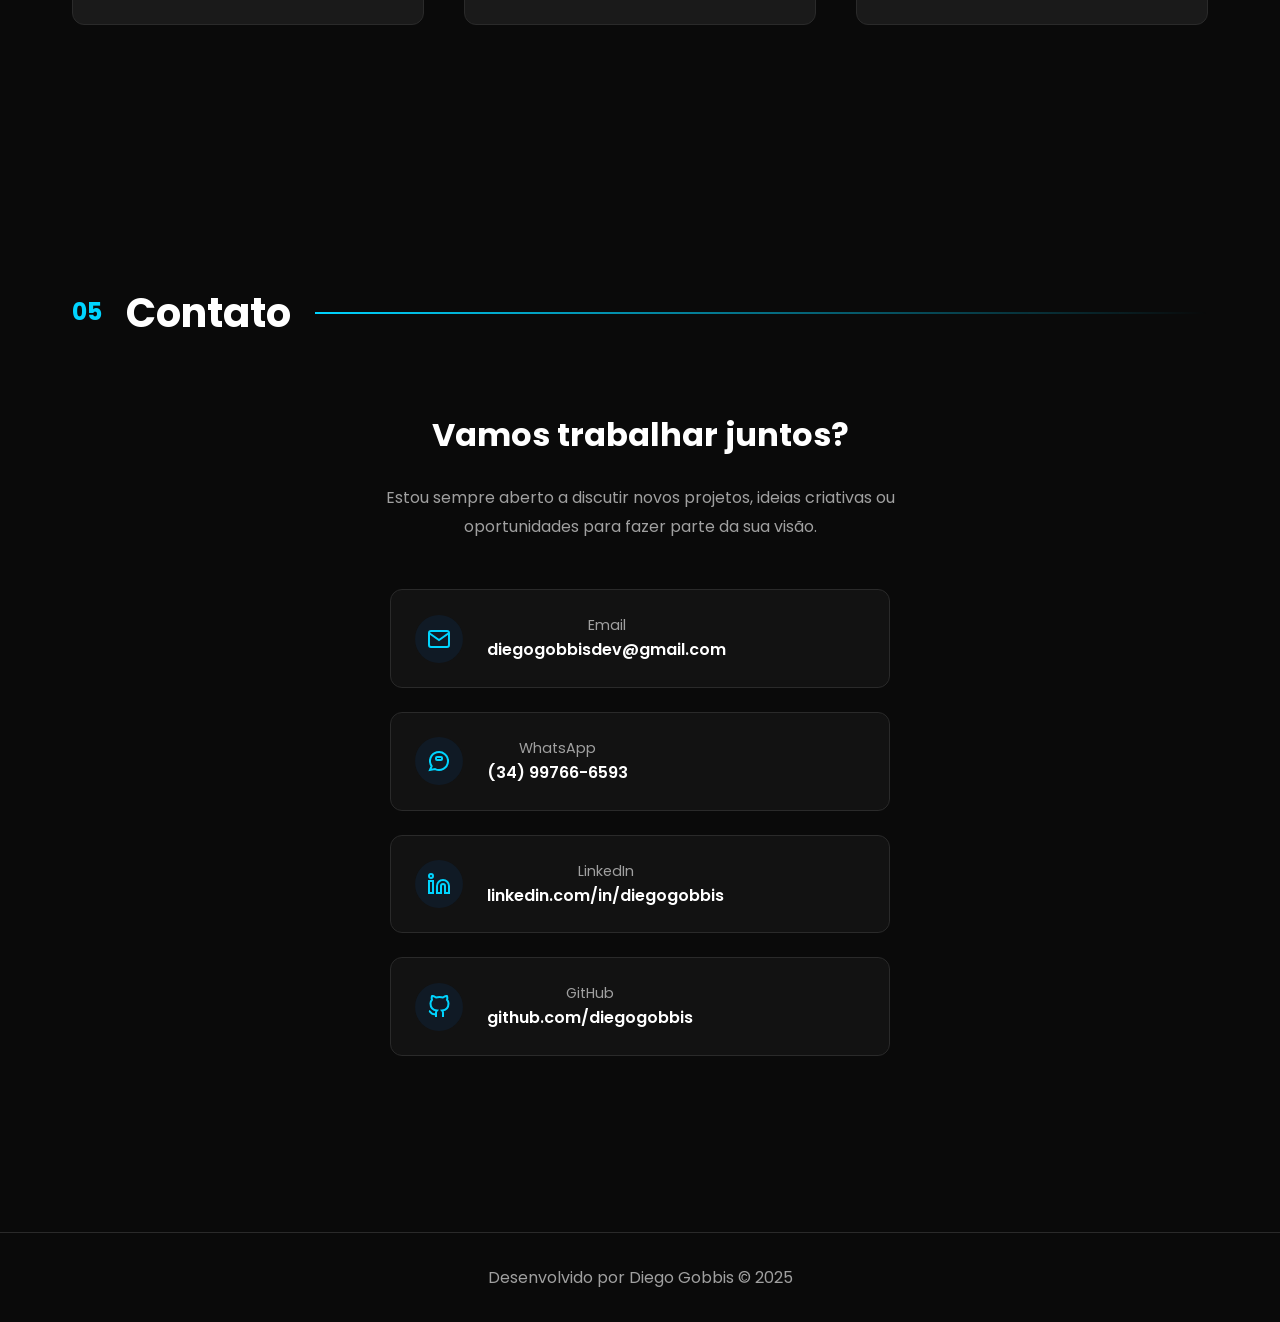
==== commit 440575a6: "Initial portfolio structure and documentation" ====
--- a/index.html
+++ b/index.html
@@ -7,7 +7,7 @@
     <link rel="preconnect" href="https://fonts.googleapis.com">
     <link rel="preconnect" href="https://fonts.gstatic.com" crossorigin>
     <link href="https://fonts.googleapis.com/css2?family=Poppins:wght@400;500;600;700;800&display=swap" rel="stylesheet">
-    <link rel="stylesheet" href="css/styles.css">
+    <link rel="stylesheet" href="assets/css/styles.css">
 </head>
 <body>
     <!-- Canvas para efeito de fundo -->
@@ -20,7 +20,6 @@
     <!-- Navegação -->
     <nav class="navbar">
         <div class="nav-container">
-            <a href="#inicio" class="nav-logo">DG</a>
             <ul class="nav-menu">
                 <li><a href="#inicio" class="nav-link">Início</a></li>
                 <li><a href="#sobre" class="nav-link">Sobre</a></li>
@@ -37,7 +36,7 @@
         </div>
     </nav>
 
-    <!-- Seção Pagina Inicial -->
+    <!-- Seção Página Inicial -->
     <section id="inicio" class="hero">
         <div class="container">
             <div class="hero-content">
@@ -48,9 +47,7 @@
                     </h1>
                     <h2 class="hero-title">Desenvolvedor Front-End</h2>
                     <p class="hero-description">
-                        Especializado em interfaces modernas, acessiveis e responsivas, com foco em 
-                        experiencia do usuario, performance e codigo limpo com HTML, CSS e JavaScript.
-                    </p>
+                        Sou desenvolvedor Front-End focado em criar interfaces claras, rápidas e intuitivas. Utilizo HTML, CSS e JavaScript para transformar ideias em experiências digitais funcionais, bem estruturadas e centradas no usuário.    </p>
                     <div class="hero-buttons">
                         <a href="#projetos" class="btn btn-primary">✨ Ver Projetos</a>
                         <a href="#contato" class="btn btn-secondary">Entrar em Contato</a>
@@ -68,20 +65,14 @@
                                 <circle cx="4" cy="4" r="2"></circle>
                             </svg>
                         </a>
-                   <!--     <a href="diegogobbisdev@gmail.com" class="social-link" aria-label="Email">
-                            <svg width="24" height="24" viewBox="0 0 24 24" fill="none" stroke="currentColor" stroke-width="2">
-                                <path d="M4 4h16c1.1 0 2 .9 2 2v12c0 1.1-.9 2-2 2H4c-1.1 0-2-.9-2-2V6c0-1.1.9-2 2-2z"></path>
-                                <polyline points="22,6 12,13 2,6"></polyline>
-                            </svg>
-                        </a> -->
                     </div>
                 </div>
                 <div class="hero-image">
                     <div class="profile-container">
-                        <img src="https://hebbkx1anhila5yf.public.blob.vercel-storage.com/WhatsApp%20Image%202025-09-01%20at%2015.55.06-k9fLbH2ggm98lwnx18LaNqIIEyzUrU.jpg" alt="Diego Gobbis" class="profile-img">
+                        <img src="./assets/images/profile.jpg" alt="Diego Gobbis" class="profile-img">
                         <div class="tech-badge badge-1">JavaScript</div>
-                        <div class="tech-badge badge-2">Html</div>
-                        <div class="tech-badge badge-3">Css</div>
+                        <div class="tech-badge badge-2">HTML</div>
+                        <div class="tech-badge badge-3">CSS</div>
                         <div class="tech-badge badge-4">APIs</div>
                     </div>
                 </div>
@@ -100,17 +91,14 @@
             
             <div class="about-content">
                 <div class="about-text">
-                    <p class="about-description">
-                      Sou um desenvolvedor apaixonado por transformar ideias complexas em soluções digitais elegantes e funcionais,
-                      com foco inicial nos fundamentos da web (HTML, CSS e JavaScript).
-                      Atualmente sou estudante de Sistemas de Informação na UEMG e desenvolvedor em constante evolução. Minha jornada é marcada por experiência prática em projetos diversos — 
-                    desde sistemas de agendamento e programas de vendas até catálogos de produtos com integração a banco de dados.
-                    </p>
-                    <p class="about-description">
-                              Meu foco principal é criar produtos front-end com excelente usabilidade, 
-                              acessibilidade e identidade visual forte. Busco sempre aprendizado contínuo 
-                              e soluções criativas que gerem valor real para o usuario final.
-                    </p>
+                                        <p class="about-description">
+                                                Sou estudante de Sistemas de Informação na UEMG e atuo construindo projetos reais para praticar e evoluir.
+                                                Gosto de pegar uma ideia, organizar o fluxo da interface e entregar uma solução limpa, responsiva e fácil de usar.
+                                        </p>
+                                        <p class="about-description">
+                                                Já desenvolvi desde landing pages e jogos em JavaScript até aplicações com consumo de API e integração com dados.
+                                                Meu objetivo é continuar crescendo como dev front-end, com atenção a detalhe visual, acessibilidade e código bem estruturado.
+                                        </p>
                 </div>
 
                 <div class="skills-section">
@@ -123,13 +111,12 @@
                             <span class="skill-tag">HTML</span>
                             <span class="skill-tag">CSS</span>
                             <span class="skill-tag">JavaScript</span>
-                           <!-- <span class="skill-tag">Next.js</span> -->
                             <span class="skill-tag">Tailwind CSS</span>
                         </div>
                     </div>
 
                     <div class="skill-category">
-                        <h4 class="category-title">⚙️ Integracao e Dados</h4>
+                        <h4 class="category-title">⚙️ Integração e Dados</h4>
                         <div class="category-divider"></div>
                         <div class="skill-tags">
                             <span class="skill-tag">API REST</span>
@@ -163,10 +150,10 @@
                 <div class="section-line"></div>
             </div>
 
-<div class="timeline-controls" aria-label="Controles do carrossel de experiencia">
-    <button type="button" class="timeline-nav timeline-prev" aria-label="Ver experiencias anteriores">Anterior</button>
+<div class="timeline-controls" aria-label="Controles do carrossel de experiência">
+    <button type="button" class="timeline-nav timeline-prev" aria-label="Ver experiências anteriores">Anterior</button>
     <span class="timeline-indicator" aria-live="polite">1/1</span>
-    <button type="button" class="timeline-nav timeline-next" aria-label="Ver proximas experiencias">Proximo</button>
+    <button type="button" class="timeline-nav timeline-next" aria-label="Ver próximas experiências">Próximo</button>
 </div>
 
 <div class="timeline carousel-mode" id="experience-carousel">
@@ -175,15 +162,15 @@
     <div class="timeline-dot"></div>
     <div class="timeline-content">
         <span class="timeline-date">2026</span>
-        <h3 class="timeline-title">Memoria Selvagem</h3>
+        <h3 class="timeline-title">Memória Selvagem</h3>
         <p class="timeline-company">Portfólio Pessoal</p>
         <p class="timeline-description">
-            Desenvolvimento de jogo da memoria em JavaScript puro com identidade visual propria e foco em experiencia do usuario.
+            Jogo da memória criado em JavaScript puro, com identidade visual própria e foco em jogabilidade rápida.
         </p>
         <ul class="timeline-list">
-            <li>Implementacao de placar com contador de jogadas e cronometro de partida.</li>
-            <li>Botao de nova partida sem recarregar a pagina e fluxo de reset otimizado.</li>
-            <li>Ajuste de logica para evitar clique duplicado na mesma carta.</li>
+            <li>Implementação de placar com contador de jogadas e cronômetro de partida.</li>
+            <li>Botão de nova partida sem recarregar a página, com reset mais fluido.</li>
+            <li>Ajuste de lógica para impedir clique duplicado na mesma carta.</li>
             <li>Tema tropical/noturno com interface personalizada e responsiva.</li>
         </ul>
         <div class="timeline-tags">
@@ -202,12 +189,12 @@
         <h3 class="timeline-title">Spider-Man Multiverses</h3>
         <p class="timeline-company">Portfólio Pessoal</p>
         <p class="timeline-description">
-            Projeto front-end tematico do Homem-Aranha com home em carrossel 3D e paginas internas por fase cinematografica.
+            Projeto front-end temático do Homem-Aranha, com home em carrossel 3D e páginas internas por fase cinematográfica.
         </p>
         <ul class="timeline-list">
-            <li>Navegacao real entre paginas e carregamento do JavaScript com defer.</li>
-            <li>Melhorias de acessibilidade com aria-label, lang pt-BR e foco visivel.</li>
-            <li>Controles do carrossel convertidos para button com navegacao por teclado.</li>
+            <li>Navegação real entre páginas e carregamento do JavaScript com defer.</li>
+            <li>Melhorias de acessibilidade com aria-label, lang pt-BR e foco visível.</li>
+            <li>Controles do carrossel convertidos para button com navegação por teclado.</li>
             <li>Responsividade refinada para breakpoints de 900px e 600px.</li>
         </ul>
         <div class="timeline-tags">
@@ -226,13 +213,13 @@
         <h3 class="timeline-title">Mundo Invertido</h3>
         <p class="timeline-company">Portfólio Pessoal</p>
         <p class="timeline-description">
-            Landing page inspirada em Stranger Things com alternancia de tema claro/escuro e troca dinamica de trilha sonora.
+            Landing page inspirada em Stranger Things com alternância entre tema claro/escuro e troca dinâmica de trilha sonora.
         </p>
         <ul class="timeline-list">
-            <li>Melhorias de acessibilidade no formulario e associacao correta entre label e campos.</li>
-            <li>Correcao de estrutura HTML e organizacao dos assets CSS, imagens e audios.</li>
-            <li>Script de alternancia entre mundo normal e mundo invertido com feedback visual.</li>
-            <li>Estilizacao base responsiva para melhor experiencia em telas menores.</li>
+            <li>Melhorias de acessibilidade no formulário e associação correta entre label e campos.</li>
+            <li>Correção da estrutura HTML e organização dos assets de CSS, imagens e áudios.</li>
+            <li>Script de alternância entre mundo normal e mundo invertido com feedback visual.</li>
+            <li>Estilização responsiva para melhorar a experiência em telas menores.</li>
         </ul>
         <div class="timeline-tags">
             <span class="timeline-tag">HTML5</span>
@@ -247,19 +234,17 @@
     <div class="timeline-dot"></div>
     <div class="timeline-content">
         <span class="timeline-date">2025</span>
-        <h3 class="timeline-title">Pokedex Interativa com PokeAPI</h3>
+        <h3 class="timeline-title">Pokédex Interativa com PokeAPI</h3>
         <p class="timeline-company">Portfólio Pessoal</p>
         <p class="timeline-description">
-            Desenvolvimento de uma Pokedex completa e responsiva que consome a PokeAPI para carregar e exibir dados de Pokemon.
+            Pokédex responsiva com consumo da PokeAPI para carregar e exibir dados dos Pokémon em tempo real.
         </p>
         <ul class="timeline-list">
-            <li>Consumo e mapeamento de dados utilizando funcoes assincronas com Promise.all.</li>
-            <li>Implementacao de filtros por tipo, busca por nome e numero, e carregamento dinamico.</li>
-            <li>Estruturacao com classes/modelos em JavaScript para organizar dados de Pokemon.</li>
-            <li>Interface responsiva com modal de detalhes, estatisticas base e habilidades.</li>
+            <li>Consumo e mapeamento de dados com funções assíncronas e Promise.all.</li>
+            <li>Implementação de filtros por tipo, busca por nome/número e carregamento dinâmico.</li>
+            <li>Estruturação com classes/modelos em JavaScript para organizar dados de Pokémon.</li>
+            <li>Interface responsiva com modal de detalhes, estatísticas base e habilidades.</li>
         </ul>
-        <p class="timeline-description">
-        </p>
         <div class="timeline-tags">
             <span class="timeline-tag">HTML</span>
             <span class="timeline-tag">CSS</span>
@@ -275,10 +260,11 @@
     <div class="timeline-dot"></div>
     <div class="timeline-content">
         <span class="timeline-date">2025</span>
-        <h3 class="timeline-title">Projeto: YuGiOh-JoKenPo Edition</h3>
+        <h3 class="timeline-title">Projeto: Yu-Gi-Oh! Jokenpô Edition</h3>
         <p class="timeline-company">Portfólio Pessoal</p>
         <p class="timeline-description">
-            Desenvolvimento de um minigame focado na aplicação da lógica de Jokenpô (Pedra-Papel-Tesoura) utilizando a temática visual de Yu-Gi-Oh!. O projeto demonstra o domínio de JavaScript puro para gerenciar todo o estado do jogo (score, áudio, cartas), implementar a lógica de duelo, controle de placar e reprodução de áudio e efeitos sonoros. O design foi construído com HTML e CSS, aplicando uma estética de interface de usuário RPG/retro (RPGUI) e cursors customizados, garantindo uma experiência interativa e imersiva.
+            Minigame inspirado em Yu-Gi-Oh! com mecânica de Jokenpô (Pedra, Papel e Tesoura).
+            O projeto foi feito com JavaScript puro para controlar estado de partida, placar, áudio e lógica de duelo.
         </p>
         <div class="timeline-tags">
             <span class="timeline-tag">HTML</span>
@@ -293,11 +279,11 @@
     <div class="timeline-dot"></div>
     <div class="timeline-content">
         <span class="timeline-date">2025</span>
-        <h3 class="timeline-title">Projeto Pessoal: Landing Page Moderna e Funcional</h3>
+        <h3 class="timeline-title">Projeto Pessoal: Landing Page ModernSite</h3>
         <p class="timeline-company">Portfólio Pessoal</p>
         <p class="timeline-description">
-            Desenvolvimento de uma landing page moderna e responsiva ("ModernSite"), focada na aplicação de fundamentos e usabilidade.
-            A página inclui navegação fixa, scroll suave e um formulário de cadastro completo. O destaque do projeto está na implementação de validação de formulário com JavaScript puro para campos como nome, e-mail e senha, garantindo a integridade dos dados e uma experiência de usuário sólida.
+            Landing page responsiva criada para praticar fundamentos de front-end e usabilidade.
+            Inclui navegação fixa, scroll suave e validação de formulário com JavaScript para nome, e-mail e senha.
         </p>
         <div class="timeline-tags">
             <span class="timeline-tag">HTML</span>
@@ -323,25 +309,24 @@
             <div class="timeline-controls" aria-label="Controles do carrossel de projetos">
                 <button type="button" class="timeline-nav projects-prev" aria-label="Ver projetos anteriores">Anterior</button>
                 <span class="timeline-indicator projects-indicator" aria-live="polite">1/1</span>
-                <button type="button" class="timeline-nav projects-next" aria-label="Ver proximos projetos">Proximo</button>
+                <button type="button" class="timeline-nav projects-next" aria-label="Ver próximos projetos">Próximo</button>
             </div>
 
             <div class="projects-grid carousel-mode" id="projects-carousel">
                 <div class="project-card">
                     <div class="project-image">
-                        <img src="./public/images/site-moderno.png" alt="Sistema de Agendamento">
+                        <img src="./assets/images/site-moderno.png" alt="Sistema de Agendamento">
                     </div>
                     <div class="project-content">
                         <h3 class="project-title">ModernSite - Plataforma Completa</h3>
                         <span class="project-badge">Projeto Acadêmico</span>
             <p class="project-description">
-                Site moderno e responsivo desenvolvido durante a faculdade na disciplina de 
-                <strong>Programação para Internet</strong>. Focado em aplicar boas práticas de 
-                front-end com HTML, CSS e JavaScript puro.
+                Projeto desenvolvido na disciplina de <strong>Programação para Internet</strong>.
+                O foco foi aplicar fundamentos de front-end em uma interface clara, organizada e responsiva.
             </p>
                         <div class="project-tags">
-                            <span class="project-tag">Html</span>
-                            <span class="project-tag">Css</span>
+                            <span class="project-tag">HTML</span>
+                            <span class="project-tag">CSS</span>
                             <span class="project-tag">JavaScript</span>
                         </div>
                         <div class="project-links">
@@ -354,7 +339,7 @@
 
                 <div class="project-card">
                     <div class="project-image">
-                        <img src="./public/images/Pokedex.png" alt="E-commerce">
+                        <img src="./assets/images/Pokedex.png" alt="Projeto Pokédex Interativa">
                     </div>
                     <div class="project-content">
                         <h3 class="project-title">Pokédex Interativa</h3>
@@ -363,8 +348,8 @@
                             O projeto reforçou conceitos como manipulação do DOM, funções assíncronas, módulos JS e consumo de APIs REST.
                         </p>
                         <div class="project-tags">
-                            <span class="project-tag">Html</span>
-                            <span class="project-tag">Css</span>
+                            <span class="project-tag">HTML</span>
+                            <span class="project-tag">CSS</span>
                             <span class="project-tag">JavaScript</span>
                             <span class="project-tag">PokeAPI</span>
 
@@ -380,7 +365,7 @@
 
 <div class="project-card">
     <div class="project-image">
-        <img src="./public/images/jogo yugiho.png" alt="Miniatura do Jogo Yu-Gi-Oh! Jokenpô">
+        <img src="./assets/images/jogo yugiho.png" alt="Miniatura do jogo Yu-Gi-Oh! Jokenpô">
     </div>
     <div class="project-content">
         <h3 class="project-title">Yu-Gi-Oh! Jokenpô Edition</h3>
@@ -403,19 +388,19 @@
 
 <div class="project-card">
     <div class="project-image">
-        <img src="./public/images/jogo da memoria emoji.png" alt="Projeto Memoria Selvagem">
+        <img src="./assets/images/jogo da memoria emoji.png" alt="Projeto Memória Selvagem">
     </div>
     <div class="project-content">
-        <h3 class="project-title">Memoria Selvagem</h3>
+        <h3 class="project-title">Memória Selvagem</h3>
         <p class="project-description">
-            Jogo da memoria com JavaScript puro, cartas de emojis e interface personalizada. Inclui tema tropical/noturno,
-            contador de jogadas, cronometro, botao de nova partida sem recarregar e ajuste de logica para evitar clique duplicado.
+            Jogo da memória com JavaScript puro, cartas de emojis e interface personalizada. Inclui tema tropical/noturno,
+            contador de jogadas, cronômetro, botão de nova partida sem recarregar e ajuste de lógica para evitar clique duplicado.
         </p>
         <div class="project-tags">
             <span class="project-tag">HTML5</span>
             <span class="project-tag">CSS3</span>
             <span class="project-tag">JavaScript (Vanilla)</span>
-            <span class="project-tag">Game Logic</span>
+            <span class="project-tag">Lógica de Jogo</span>
         </div>
         <div class="project-links">
             <a href="https://github.com/diegogobbisdev/jogo-da-memoria-javascript" class="project-link" target="_blank" rel="noopener noreferrer">
@@ -427,13 +412,13 @@
 
 <div class="project-card">
     <div class="project-image">
-        <img src="./public/images/landin page spider man multiverse.png" alt="Projeto Spider-Man Multiverses">
+        <img src="./assets/images/landin page spider man multiverse.png" alt="Projeto Spider-Man Multiverses">
     </div>
     <div class="project-content">
         <h3 class="project-title">Spider-Man Multiverses</h3>
         <p class="project-description">
-            Projeto front-end tematico do Homem-Aranha com home em carrossel 3D e paginas por fase cinematografica.
-            Recebeu melhorias de acessibilidade, navegacao por teclado, responsividade e otimizacao de carregamento.
+            Projeto front-end temático do Homem-Aranha com home em carrossel 3D e páginas por fase cinematográfica.
+            Recebeu melhorias de acessibilidade, navegação por teclado, responsividade e otimização de carregamento.
         </p>
         <div class="project-tags">
             <span class="project-tag">HTML5</span>
@@ -451,19 +436,19 @@
 
 <div class="project-card">
     <div class="project-image">
-        <img src="./public/images/mundo invertido landing page.png" alt="Projeto Mundo Invertido">
+        <img src="./assets/images/mundo invertido landing page.png" alt="Projeto Mundo Invertido">
     </div>
     <div class="project-content">
         <h3 class="project-title">Mundo Invertido</h3>
         <p class="project-description">
-            Landing page inspirada em Stranger Things com alternancia de tema claro/escuro e troca de trilha sonora.
-            Projeto com ajustes de acessibilidade no formulario, estrutura HTML corrigida e base responsiva.
+            Landing page inspirada em Stranger Things com alternância de tema claro/escuro e troca de trilha sonora.
+            Projeto com ajustes de acessibilidade no formulário, estrutura HTML corrigida e base responsiva.
         </p>
         <div class="project-tags">
             <span class="project-tag">HTML5</span>
             <span class="project-tag">CSS3</span>
             <span class="project-tag">JavaScript</span>
-            <span class="project-tag">UI Theming</span>
+            <span class="project-tag">Tema Dinâmico</span>
         </div>
         <div class="project-links">
             <a href="https://github.com/diegogobbisdev/Landing-Page-no-Mundo-Invertido" class="project-link" target="_blank" rel="noopener noreferrer">
@@ -488,33 +473,33 @@
             <div class="timeline-controls" aria-label="Controles do carrossel de certificados">
                 <button type="button" class="timeline-nav certificates-prev" aria-label="Ver certificados anteriores">Anterior</button>
                 <span class="timeline-indicator certificates-indicator" aria-live="polite">1/1</span>
-                <button type="button" class="timeline-nav certificates-next" aria-label="Ver proximos certificados">Proximo</button>
+                <button type="button" class="timeline-nav certificates-next" aria-label="Ver próximos certificados">Próximo</button>
             </div>
 
             <div class="certificates-grid carousel-mode" id="certificates-carousel">
                 <div class="certificate-card">
-                    <img src="./public/images/santander front-end.jpg" alt="Certificado de HTML, CSS e JavaScript" class="certificate-image">
+                    <img src="./assets/images/santander front-end.jpg" alt="Certificado de HTML, CSS e JavaScript" class="certificate-image">
                     <h3 class="certificate-title">Bootcamp Santander 2025 - Front-End</h3>
                     <p class="certificate-issuer">Emitido por Santander / DIO</p>
                     <a href="https://www.dio.me/certificate/94BRIMX7/share" class="certificate-link" target="_blank" rel="noopener noreferrer">Ver Certificado →</a>                </div>
 
                 <div class="certificate-card">
-                    <img src="./public/images/javascritp developer.jpg" alt="Certificado de JavaScript Developer" class="certificate-image">
+                    <img src="./assets/images/javascritp developer.jpg" alt="Certificado de JavaScript Developer" class="certificate-image">
                     <h3 class="certificate-title">Formação JavaScript Developer</h3>
-                    <p class="certificate-issuer">Emitido por Dio</p>
+                    <p class="certificate-issuer">Emitido por DIO</p>
                     <a href="https://www.dio.me/certificate/H3RWRKST/share" class="certificate-link" target="_blank" rel="noopener noreferrer">Ver Certificado →</a>                </div>
                 <div class="certificate-card">
-                    <img src="./public/images/css web developer.jpg" alt="Certificado de CSS Web Developer" class="certificate-image">
+                    <img src="./assets/images/css web developer.jpg" alt="Certificado de CSS Web Developer" class="certificate-image">
                     <h3 class="certificate-title">Formação CSS Web Developer</h3>
-                    <p class="certificate-issuer">Emitido por Dio</p>
+                    <p class="certificate-issuer">Emitido por DIO</p>
                     <a href="https://www.dio.me/certificate/OYZ5S3IU/share" class="certificate-link" target="_blank" rel="noopener noreferrer">Ver Certificado →</a>                </div>
                 <div class="certificate-card">
-                    <img src="./public/images/html developer.jpg" alt="Certificado de HTML Web Developer" class="certificate-image">
+                    <img src="./assets/images/html developer.jpg" alt="Certificado de HTML Web Developer" class="certificate-image">
                     <h3 class="certificate-title">Formação HTML Web Developer</h3>
-                    <p class="certificate-issuer">Emitido por Dio</p>
+                    <p class="certificate-issuer">Emitido por DIO</p>
                     <a href="https://www.dio.me/certificate/XLLMQ3RY/share" class="certificate-link" target="_blank" rel="noopener noreferrer">Ver Certificado →</a>                </div>
                 <div class="certificate-card">
-                    <img src="./public/images/ri happy.jpg" alt="Certificado Ri Happy Front-end do Zero" class="certificate-image">
+                    <img src="./assets/images/ri happy.jpg" alt="Certificado Ri Happy Front-end do Zero" class="certificate-image">
                     <h3 class="certificate-title">Ri Happy - Front-end do Zero</h3>
                     <p class="certificate-issuer">Emitido por Grupo Ri Happy / DIO - 75 horas</p>
                     <a href="https://www.dio.me/certificate/IZRCYAXA/share" class="certificate-link" target="_blank" rel="noopener noreferrer">Ver Certificado →</a>
@@ -526,7 +511,6 @@
 
 
     <!-- Seção Contato -->
- <!-- Seção Contato -->
 <section id="contato" class="contact">
     <div class="container">
         <div class="section-header">
@@ -608,6 +592,6 @@
         </div>
     </footer>
 
-    <script src="js/script.js"></script>
+    <script src="assets/js/script.js"></script>
 </body>
 </html>
--- a/assets/css/styles.css
+++ b/assets/css/styles.css
@@ -0,0 +1,986 @@
+* {
+  margin: 0;
+  padding: 0;
+  box-sizing: border-box;
+}
+
+:root {
+  --primary: #0066cc;
+  --accent: #00d4ff;
+  --background: #0a0a0a;
+  --surface: #1a1a1a;
+  --text: #ffffff;
+  --text-muted: #a0a0a0;
+  --border: #2a2a2a;
+}
+
+html {
+  scroll-behavior: smooth;
+}
+
+body {
+  font-family: "Poppins", "Segoe UI", sans-serif;
+  background: var(--background);
+  color: var(--text);
+  line-height: 1.6;
+  overflow-x: hidden;
+}
+
+a:focus-visible,
+button:focus-visible,
+.hamburger:focus-visible {
+  outline: 2px solid var(--accent);
+  outline-offset: 3px;
+  border-radius: 8px;
+}
+
+.container {
+  max-width: 1200px;
+  margin: 0 auto;
+  padding: 0 2rem;
+}
+
+/* Fundo do canvas */
+#neural-network {
+  position: fixed;
+  top: 0;
+  left: 0;
+  width: 100%;
+  height: 100%;
+  z-index: -1;
+  opacity: 0.3;
+}
+
+/* Cursor customizado */
+.cursor,
+.cursor-trail {
+  position: fixed;
+  border-radius: 50%;
+  pointer-events: none;
+  z-index: 9999;
+  mix-blend-mode: difference;
+}
+
+/* Cursor reduzido para efeito mais sutil */
+.cursor {
+  width: 12px;
+  height: 12px;
+  background: var(--accent);
+  transition: transform 0.1s ease;
+}
+
+/* Rastro do cursor reduzido */
+.cursor-trail {
+  width: 24px;
+  height: 24px;
+  border: 2px solid var(--accent);
+  transition: transform 0.3s ease;
+}
+
+/* Navegacao */
+.navbar {
+  position: fixed;
+  top: 0;
+  left: 0;
+  right: 0;
+  background: rgba(10, 10, 10, 0.8);
+  backdrop-filter: blur(10px);
+  border-bottom: 1px solid var(--border);
+  z-index: 1000;
+}
+
+.nav-container {
+  max-width: 1200px;
+  margin: 0 auto;
+  padding: 1rem 2rem;
+  display: flex;
+  justify-content: space-between;
+  align-items: center;
+}
+
+.nav-logo {
+  font-size: 1.5rem;
+  font-weight: bold;
+  color: var(--accent);
+  text-decoration: none;
+}
+
+.nav-menu {
+  display: flex;
+  list-style: none;
+  gap: 2rem;
+}
+
+.nav-link {
+  color: var(--text);
+  text-decoration: none;
+  transition: color 0.3s;
+  position: relative;
+}
+
+.nav-link::after {
+  content: "";
+  position: absolute;
+  bottom: -5px;
+  left: 0;
+  width: 0;
+  height: 2px;
+  background: var(--accent);
+  transition: width 0.3s;
+}
+
+.nav-link:hover::after,
+.nav-link.active::after {
+  width: 100%;
+}
+
+.hamburger {
+  display: none;
+  flex-direction: column;
+  gap: 5px;
+  cursor: pointer;
+}
+
+.hamburger span {
+  width: 25px;
+  height: 3px;
+  background: var(--text);
+  transition: 0.3s;
+}
+
+/* Secao inicial */
+.hero {
+  min-height: 100vh;
+  display: flex;
+  align-items: center;
+  padding-top: 80px;
+}
+
+.hero-content {
+  display: grid;
+  grid-template-columns: 1fr 1fr;
+  gap: 4rem;
+  align-items: center;
+}
+
+.hero-greeting {
+  font-size: 1.2rem;
+  color: var(--text-muted);
+  margin-bottom: 1rem;
+}
+
+.hero-name {
+  font-size: 4rem;
+  font-weight: bold;
+  margin-bottom: 1rem;
+  background: linear-gradient(135deg, var(--primary), var(--accent));
+  -webkit-background-clip: text;
+  -webkit-text-fill-color: transparent;
+  background-clip: text;
+}
+
+.typing-text {
+  display: inline-block;
+  border-right: 3px solid var(--accent);
+  animation: blink 0.7s infinite;
+}
+
+@keyframes blink {
+  0%,
+  50% {
+    border-color: var(--accent);
+  }
+  51%,
+  100% {
+    border-color: transparent;
+  }
+}
+
+.hero-title {
+  font-size: 2rem;
+  color: var(--text-muted);
+  margin-bottom: 2rem;
+}
+
+.hero-description {
+  font-size: 1.1rem;
+  color: var(--text-muted);
+  line-height: 1.8;
+  margin-bottom: 3rem;
+}
+
+.hero-buttons {
+  display: flex;
+  gap: 1.5rem;
+  margin-bottom: 3rem;
+}
+
+.btn {
+  padding: 1rem 2rem;
+  border-radius: 8px;
+  text-decoration: none;
+  font-weight: 600;
+  transition: all 0.3s;
+  display: inline-block;
+}
+
+.btn-primary {
+  background: linear-gradient(135deg, var(--primary), var(--accent));
+  color: white;
+}
+
+.btn-primary:hover {
+  transform: translateY(-2px);
+  box-shadow: 0 10px 30px rgba(0, 212, 255, 0.3);
+}
+
+.btn-secondary {
+  border: 2px solid var(--accent);
+  color: var(--accent);
+}
+
+.btn-secondary:hover {
+  background: var(--accent);
+  color: var(--background);
+}
+
+.hero-social {
+  display: flex;
+  gap: 1.5rem;
+}
+
+.social-link {
+  width: 48px;
+  height: 48px;
+  border-radius: 50%;
+  border: 2px solid var(--border);
+  display: flex;
+  align-items: center;
+  justify-content: center;
+  color: var(--text);
+  transition: all 0.3s;
+}
+
+.social-link:hover {
+  border-color: var(--accent);
+  color: var(--accent);
+  transform: translateY(-3px);
+}
+
+/* Imagem de perfil */
+.profile-container {
+  position: relative;
+  width: 400px;
+  height: 400px;
+  margin: 0 auto;
+}
+
+.profile-img {
+  width: 100%;
+  height: 100%;
+  border-radius: 50%;
+  object-fit: cover;
+  border: 4px solid var(--accent);
+  box-shadow: 0 0 50px rgba(0, 212, 255, 0.3);
+  animation: float 6s ease-in-out infinite;
+}
+
+@keyframes float {
+  0%,
+  100% {
+    transform: translateY(0);
+  }
+  50% {
+    transform: translateY(-20px);
+  }
+}
+
+.tech-badge {
+  position: absolute;
+  background: rgba(26, 26, 26, 0.9);
+  backdrop-filter: blur(10px);
+  border: 1px solid var(--border);
+  padding: 0.5rem 1rem;
+  border-radius: 20px;
+  font-size: 0.9rem;
+  font-weight: 600;
+  color: var(--accent);
+  animation: float 4s ease-in-out infinite;
+}
+
+/* Badges reposicionados: 2 de cada lado para melhor simetria */
+.badge-1 {
+  top: 20%;
+  left: -15%;
+  animation-delay: 0s;
+}
+
+.badge-2 {
+  bottom: 20%;
+  left: -15%;
+  animation-delay: 1s;
+}
+
+.badge-3 {
+  top: 20%;
+  right: -15%;
+  animation-delay: 2s;
+}
+
+.badge-4 {
+  bottom: 20%;
+  right: -15%;
+  animation-delay: 3s;
+}
+
+/* Estilos de secao */
+section {
+  padding: 8rem 0;
+}
+
+.section-header {
+  display: flex;
+  align-items: center;
+  gap: 1.5rem;
+  margin-bottom: 4rem;
+}
+
+.section-number {
+  font-size: 1.5rem;
+  font-weight: bold;
+  color: var(--accent);
+}
+
+.section-title {
+  font-size: 2.5rem;
+  font-weight: bold;
+}
+
+.section-line {
+  flex: 1;
+  height: 2px;
+  background: linear-gradient(90deg, var(--accent), transparent);
+}
+
+/* Secao sobre */
+.about-content {
+  display: grid;
+  grid-template-columns: 1fr 1fr;
+  gap: 4rem;
+}
+
+.about-description {
+  font-size: 1.1rem;
+  color: var(--text-muted);
+  margin-bottom: 1.5rem;
+  line-height: 1.8;
+}
+
+.skills-title {
+  font-size: 1.8rem;
+  margin-bottom: 2rem;
+}
+
+.skill-category {
+  margin-bottom: 3rem;
+}
+
+.category-title {
+  font-size: 1.3rem;
+  margin-bottom: 1rem;
+  color: var(--text);
+}
+
+.category-divider {
+  height: 2px;
+  background: linear-gradient(90deg, var(--primary), var(--accent));
+  margin-bottom: 1.5rem;
+  border-radius: 2px;
+}
+
+.skill-tags {
+  display: flex;
+  flex-wrap: wrap;
+  gap: 0.8rem;
+}
+
+.skill-tag {
+  padding: 0.6rem 1.2rem;
+  background: rgba(0, 102, 204, 0.1);
+  border: 1px solid var(--primary);
+  border-radius: 20px;
+  font-size: 0.9rem;
+  color: var(--accent);
+  transition: all 0.3s;
+}
+
+.skill-tag:hover {
+  background: rgba(0, 212, 255, 0.2);
+  transform: translateY(-2px);
+}
+
+/* Linha do tempo */
+.timeline {
+  position: relative;
+  padding-left: 3rem;
+}
+
+.timeline::before {
+  content: "";
+  position: absolute;
+  left: 0;
+  top: 0;
+  bottom: 0;
+  width: 2px;
+  background: linear-gradient(180deg, var(--primary), var(--accent));
+}
+
+.timeline-item {
+  position: relative;
+  margin-bottom: 3rem;
+  opacity: 0;
+  transform: translateX(-30px);
+  animation: slideIn 0.6s forwards;
+}
+
+.timeline-item:nth-child(1) {
+  animation-delay: 0.1s;
+}
+.timeline-item:nth-child(2) {
+  animation-delay: 0.2s;
+}
+.timeline-item:nth-child(3) {
+  animation-delay: 0.3s;
+}
+
+@keyframes slideIn {
+  to {
+    opacity: 1;
+    transform: translateX(0);
+  }
+}
+
+.timeline-dot {
+  position: absolute;
+  left: -3.5rem;
+  top: 0;
+  width: 16px;
+  height: 16px;
+  background: var(--accent);
+  border-radius: 50%;
+  border: 3px solid var(--background);
+  box-shadow: 0 0 20px var(--accent);
+}
+
+.timeline-content {
+  background: rgba(26, 26, 26, 0.5);
+  border: 1px solid var(--border);
+  border-radius: 12px;
+  padding: 2rem;
+  transition: all 0.3s;
+}
+
+.timeline-content:hover {
+  border-color: var(--accent);
+  transform: translateX(10px);
+}
+
+.timeline-date {
+  color: var(--accent);
+  font-size: 0.9rem;
+  font-weight: 600;
+}
+
+.timeline-title {
+  font-size: 1.5rem;
+  margin: 0.5rem 0;
+}
+
+.timeline-company {
+  color: var(--text-muted);
+  margin-bottom: 1rem;
+}
+
+.timeline-description {
+  color: var(--text-muted);
+  line-height: 1.8;
+  margin-bottom: 1rem;
+}
+
+.timeline-list {
+  color: var(--text-muted);
+  margin: 0 0 1rem 1.25rem;
+  display: grid;
+  gap: 0.5rem;
+}
+
+.timeline-tags {
+  display: flex;
+  flex-wrap: wrap;
+  gap: 0.5rem;
+}
+
+.timeline-tag {
+  padding: 0.4rem 0.8rem;
+  background: rgba(0, 102, 204, 0.1);
+  border: 1px solid var(--primary);
+  border-radius: 15px;
+  font-size: 0.85rem;
+  color: var(--accent);
+}
+
+.timeline-controls {
+  display: flex;
+  align-items: center;
+  justify-content: flex-end;
+  gap: 0.8rem;
+  margin-bottom: 1.5rem;
+}
+
+.timeline-nav {
+  border: 1px solid var(--accent);
+  background: transparent;
+  color: var(--accent);
+  border-radius: 999px;
+  padding: 0.5rem 1rem;
+  cursor: pointer;
+  font-family: inherit;
+  font-weight: 600;
+  transition: all 0.3s;
+}
+
+.timeline-nav:hover:not(:disabled) {
+  background: var(--accent);
+  color: var(--background);
+}
+
+.timeline-nav:disabled {
+  opacity: 0.4;
+  cursor: not-allowed;
+}
+
+.timeline-indicator {
+  min-width: 48px;
+  text-align: center;
+  color: var(--text-muted);
+  font-weight: 600;
+}
+
+.timeline.carousel-mode {
+  padding-left: 0;
+  display: grid;
+  grid-template-columns: repeat(2, minmax(0, 1fr));
+  gap: 1.5rem;
+}
+
+.timeline.carousel-mode::before {
+  display: none;
+}
+
+.timeline.carousel-mode .timeline-item {
+  display: none;
+  margin-bottom: 0;
+  opacity: 1;
+  transform: none;
+  animation: none;
+}
+
+.timeline.carousel-mode .timeline-item.is-visible {
+  display: block;
+}
+
+.timeline.carousel-mode .timeline-dot {
+  display: none;
+}
+
+/* Grade de projetos */
+.projects-grid {
+  display: grid;
+  grid-template-columns: repeat(auto-fit, minmax(350px, 1fr));
+  gap: 2rem;
+}
+
+.projects-grid.carousel-mode {
+  grid-template-columns: repeat(3, minmax(0, 1fr));
+}
+
+.projects-grid.carousel-mode .project-card {
+  display: none;
+}
+
+.projects-grid.carousel-mode .project-card.is-visible {
+  display: block;
+}
+
+.project-card {
+  background: rgba(26, 26, 26, 0.5);
+  border: 1px solid var(--border);
+  border-radius: 12px;
+  overflow: hidden;
+  transition: all 0.3s;
+}
+
+.project-card:hover {
+  border-color: var(--accent);
+  transform: translateY(-10px);
+  box-shadow: 0 20px 40px rgba(0, 212, 255, 0.2);
+}
+
+.project-image {
+  width: 100%;
+  height: 250px;
+  overflow: hidden;
+}
+
+.project-image img {
+  width: 100%;
+  height: 100%;
+  object-fit: cover;
+  transition: transform 0.3s;
+}
+
+.project-card:hover .project-image img {
+  transform: scale(1.1);
+}
+
+.project-content {
+  padding: 2rem;
+}
+
+.project-title {
+  font-size: 1.5rem;
+  margin-bottom: 1rem;
+}
+
+.project-description {
+  color: var(--text-muted);
+  line-height: 1.8;
+  margin-bottom: 1.5rem;
+}
+
+.project-tags {
+  display: flex;
+  flex-wrap: wrap;
+  gap: 0.5rem;
+  margin-bottom: 1.5rem;
+}
+
+.project-tag {
+  padding: 0.4rem 0.8rem;
+  background: rgba(0, 102, 204, 0.1);
+  border: 1px solid var(--primary);
+  border-radius: 15px;
+  font-size: 0.85rem;
+  color: var(--accent);
+}
+
+.project-link {
+  color: var(--accent);
+  text-decoration: none;
+  font-weight: 600;
+  transition: all 0.3s;
+}
+
+.project-link:hover {
+  gap: 0.5rem;
+}
+
+/* Secao de contato */
+.contact-title {
+  font-size: 2rem;
+  margin-bottom: 1.5rem;
+}
+
+.contact-description {
+  color: var(--text-muted);
+  line-height: 1.8;
+  margin-bottom: 3rem;
+}
+
+.contact-methods {
+  display: flex;
+  flex-direction: column;
+  gap: 1.5rem;
+  margin-bottom: 3rem;
+}
+
+.contact-method {
+  display: flex;
+  align-items: center;
+  gap: 1.5rem;
+  padding: 1.5rem;
+  background: rgba(26, 26, 26, 0.5);
+  border: 1px solid var(--border);
+  border-radius: 12px;
+  text-decoration: none;
+  color: var(--text);
+  transition: all 0.3s;
+}
+
+.contact-method:hover {
+  border-color: var(--accent);
+  transform: translateX(10px);
+}
+
+.contact-icon {
+  width: 48px;
+  height: 48px;
+  display: flex;
+  align-items: center;
+  justify-content: center;
+  background: rgba(0, 102, 204, 0.1);
+  border-radius: 50%;
+  color: var(--accent);
+}
+
+.contact-text {
+  display: flex;
+  flex-direction: column;
+}
+
+.contact-label {
+  font-size: 0.9rem;
+  color: var(--text-muted);
+}
+
+.contact-value {
+  font-weight: 600;
+  color: var(--text);
+}
+
+.contact-content {
+    display: flex;
+    flex-direction: column;
+    align-items: center;
+    text-align: center;
+    gap: 4rem;
+}
+
+.contact-info {
+    width: 100%;
+    max-width: 600px;
+    display: flex;
+    flex-direction: column;
+    align-items: center;
+}
+
+.contact-methods {
+    width: 100%;
+    max-width: 500px;
+}
+
+/* Rodape */
+.footer {
+  padding: 2rem 0;
+  border-top: 1px solid var(--border);
+  text-align: center;
+}
+
+.footer-text {
+  color: var(--text-muted);
+}
+
+/* Responsivo */
+@media (max-width: 768px) {
+  .hamburger {
+    display: flex;
+  }
+
+  .nav-menu {
+    position: fixed;
+    left: -100%;
+    top: 70px;
+    flex-direction: column;
+    background: rgba(10, 10, 10, 0.95);
+    width: 100%;
+    padding: 2rem;
+    transition: 0.3s;
+  }
+
+  .nav-menu.active {
+    left: 0;
+  }
+
+  .hero-content,
+  .about-content {
+    grid-template-columns: 1fr;
+  }
+
+  .hero-name {
+    font-size: 2.5rem;
+  }
+
+  .timeline-controls {
+    justify-content: center;
+  }
+
+  .timeline.carousel-mode {
+    grid-template-columns: 1fr;
+  }
+
+  .profile-container {
+    width: 300px;
+    height: 300px;
+  }
+
+  .projects-grid {
+    grid-template-columns: 1fr;
+  }
+
+  section {
+    padding: 4rem 0;
+  }
+}
+
+@media (pointer: coarse) {
+  .cursor,
+  .cursor-trail {
+    display: none;
+  }
+}
+
+@media (prefers-reduced-motion: reduce) {
+  html {
+    scroll-behavior: auto;
+  }
+
+  *,
+  *::before,
+  *::after {
+    animation: none !important;
+    transition: none !important;
+  }
+}
+
+/* Animacao de reveal */
+.reveal {
+  opacity: 0;
+  transform: translateY(30px);
+  transition: all 0.6s;
+}
+
+.reveal.active {
+  opacity: 1;
+  transform: translateY(0);
+}
+  
+/* ==================================================================== */
+/* 7. SEÇÃO DE CERTIFICADOS */
+/* ==================================================================== */
+
+.certificates-grid {
+    display: grid;
+    /* Define colunas adaptáveis: mínimo de 300px por card */
+    grid-template-columns: repeat(auto-fit, minmax(300px, 1fr)); 
+    gap: 2.5rem; /* Espaçamento entre os cards */
+    padding-top: 2rem;
+}
+
+.certificates-grid.carousel-mode {
+    grid-template-columns: repeat(3, minmax(0, 1fr));
+}
+
+.certificates-grid.carousel-mode .certificate-card {
+    display: none;
+}
+
+.certificates-grid.carousel-mode .certificate-card.is-visible {
+    display: flex;
+}
+
+@media (max-width: 1100px) {
+  .projects-grid.carousel-mode,
+  .certificates-grid.carousel-mode {
+    grid-template-columns: repeat(2, minmax(0, 1fr));
+  }
+}
+
+.certificate-card {
+    background: var(--surface); /* Fundo sutil */
+    border: 1px solid var(--border);
+    border-radius: 12px;
+    padding: 1.5rem;
+    overflow: hidden;
+    display: flex;
+    flex-direction: column;
+    align-items: center;
+    text-align: center;
+    transition: all 0.3s ease;
+    
+    /* Aplica a animação de revelação */
+    opacity: 0;
+    transform: translateY(30px); 
+}
+
+/* Animação de entrada dos cards */
+.certificate-card.active {
+    opacity: 1;
+    transform: translateY(0);
+}
+
+.certificate-card:hover {
+    border-color: var(--accent); /* Borda destaca ao passar o mouse */
+    transform: translateY(-5px); /* Efeito de leve levantamento */
+    box-shadow: 0 10px 30px rgba(0, 212, 255, 0.2);
+}
+
+.certificate-image {
+    width: 100%;
+    /* Altura definida para evitar desproporção. Ajuste conforme necessário. */
+    height: auto; 
+    max-height: 200px; 
+    object-fit: contain; /* Garante que a imagem inteira seja visível */
+    border-radius: 8px;
+    margin-bottom: 1.5rem;
+    border: 1px solid var(--border);
+    padding: 0.5rem;
+    transition: transform 0.3s;
+}
+
+.certificate-card:hover .certificate-image {
+    transform: scale(1.03); /* Leve zoom na imagem ao hover */
+}
+
+.certificate-title {
+    font-size: 1.4rem;
+    font-weight: 700;
+    color: var(--text);
+    margin-bottom: 0.5rem;
+}
+
+.certificate-issuer {
+    font-size: 1rem;
+    color: var(--text-muted);
+    margin-bottom: 1.5rem;
+}
+
+.certificate-link {
+    display: inline-block;
+    color: var(--accent);
+    text-decoration: none;
+    font-weight: 600;
+    padding: 0.5rem 1rem;
+    border: 2px solid var(--accent);
+    border-radius: 20px;
+    transition: all 0.3s;
+    margin-top: auto; /* Empurra o link para baixo, alinhando-o */
+}
+
+.certificate-link:hover {
+    background: var(--accent);
+    color: var(--background);
+    transform: scale(1.05);
+}
+
+/* Ajustes para telas menores */
+@media (max-width: 600px) {
+    .certificates-grid {
+        /* Garante que em celulares haja apenas 1 coluna por vez */
+        grid-template-columns: 1fr; 
+    }
+
+  .projects-grid.carousel-mode,
+  .certificates-grid.carousel-mode {
+    grid-template-columns: 1fr;
+  }
+}
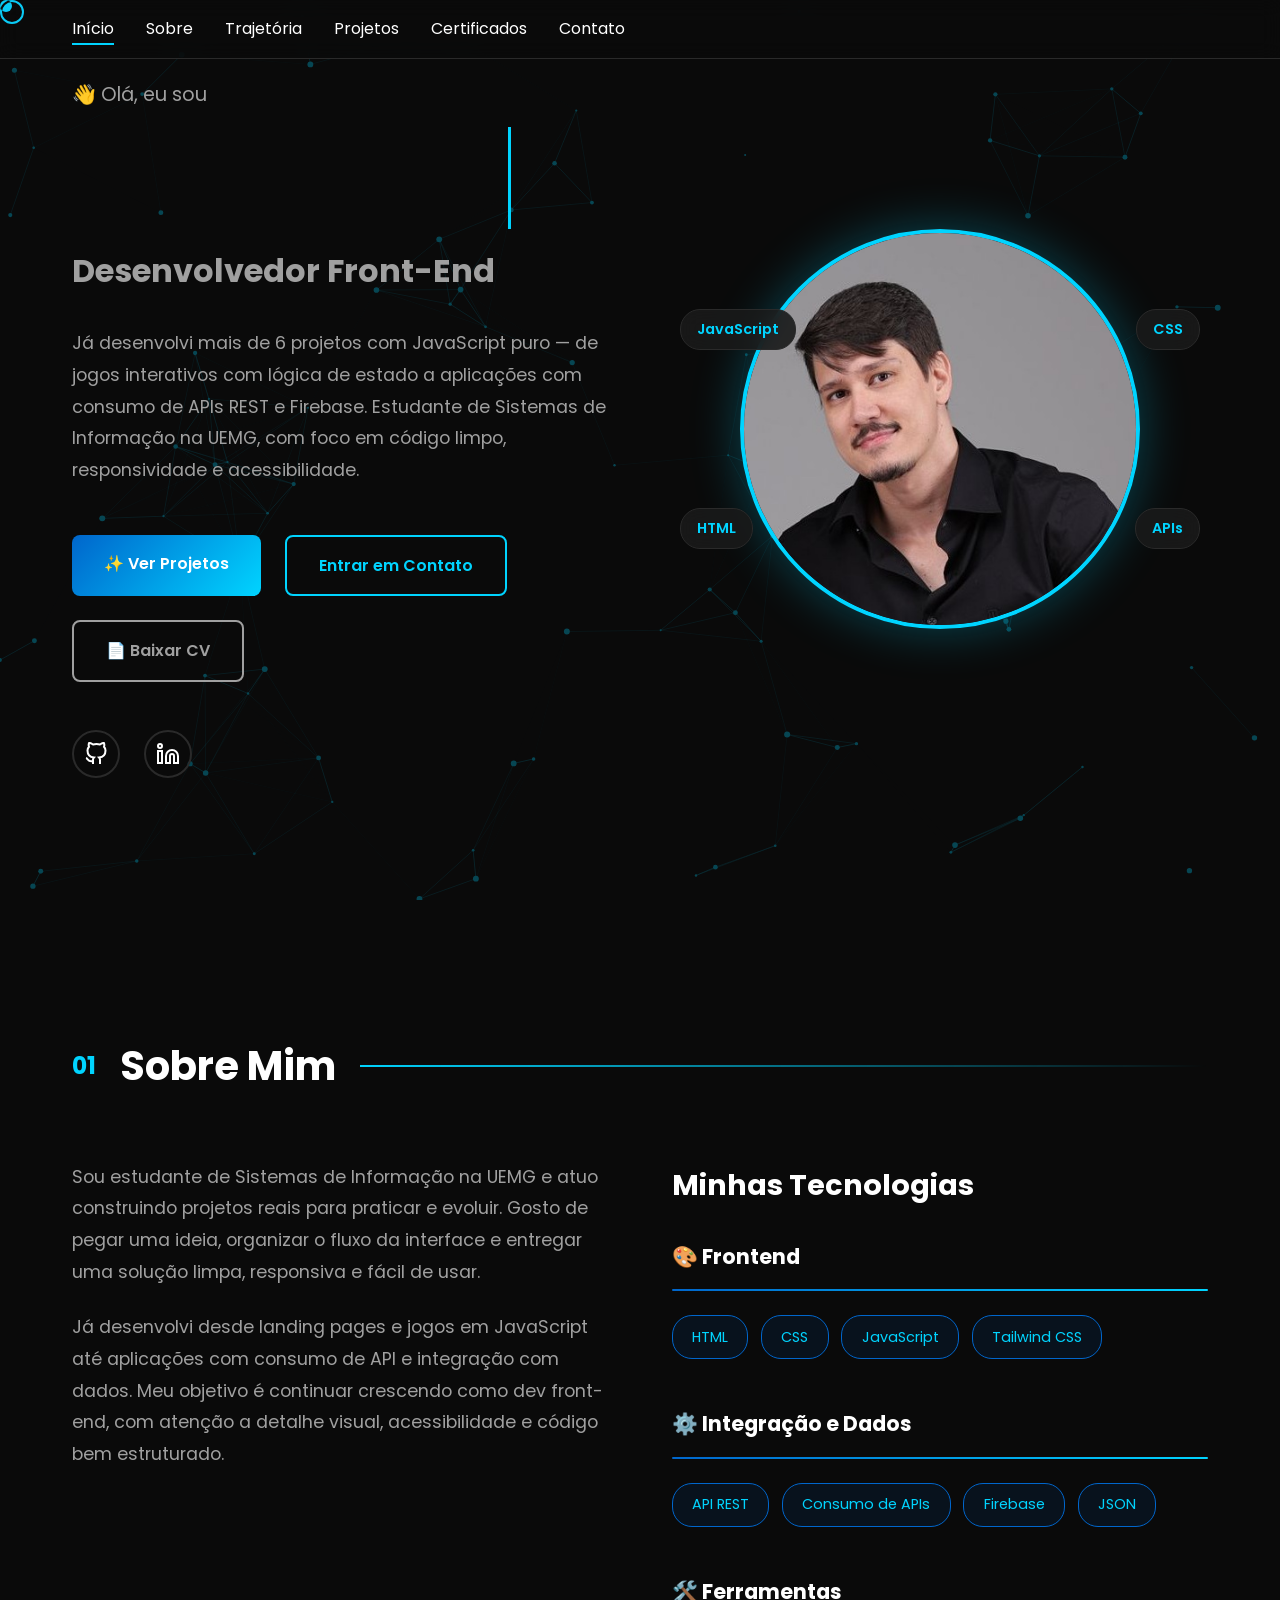
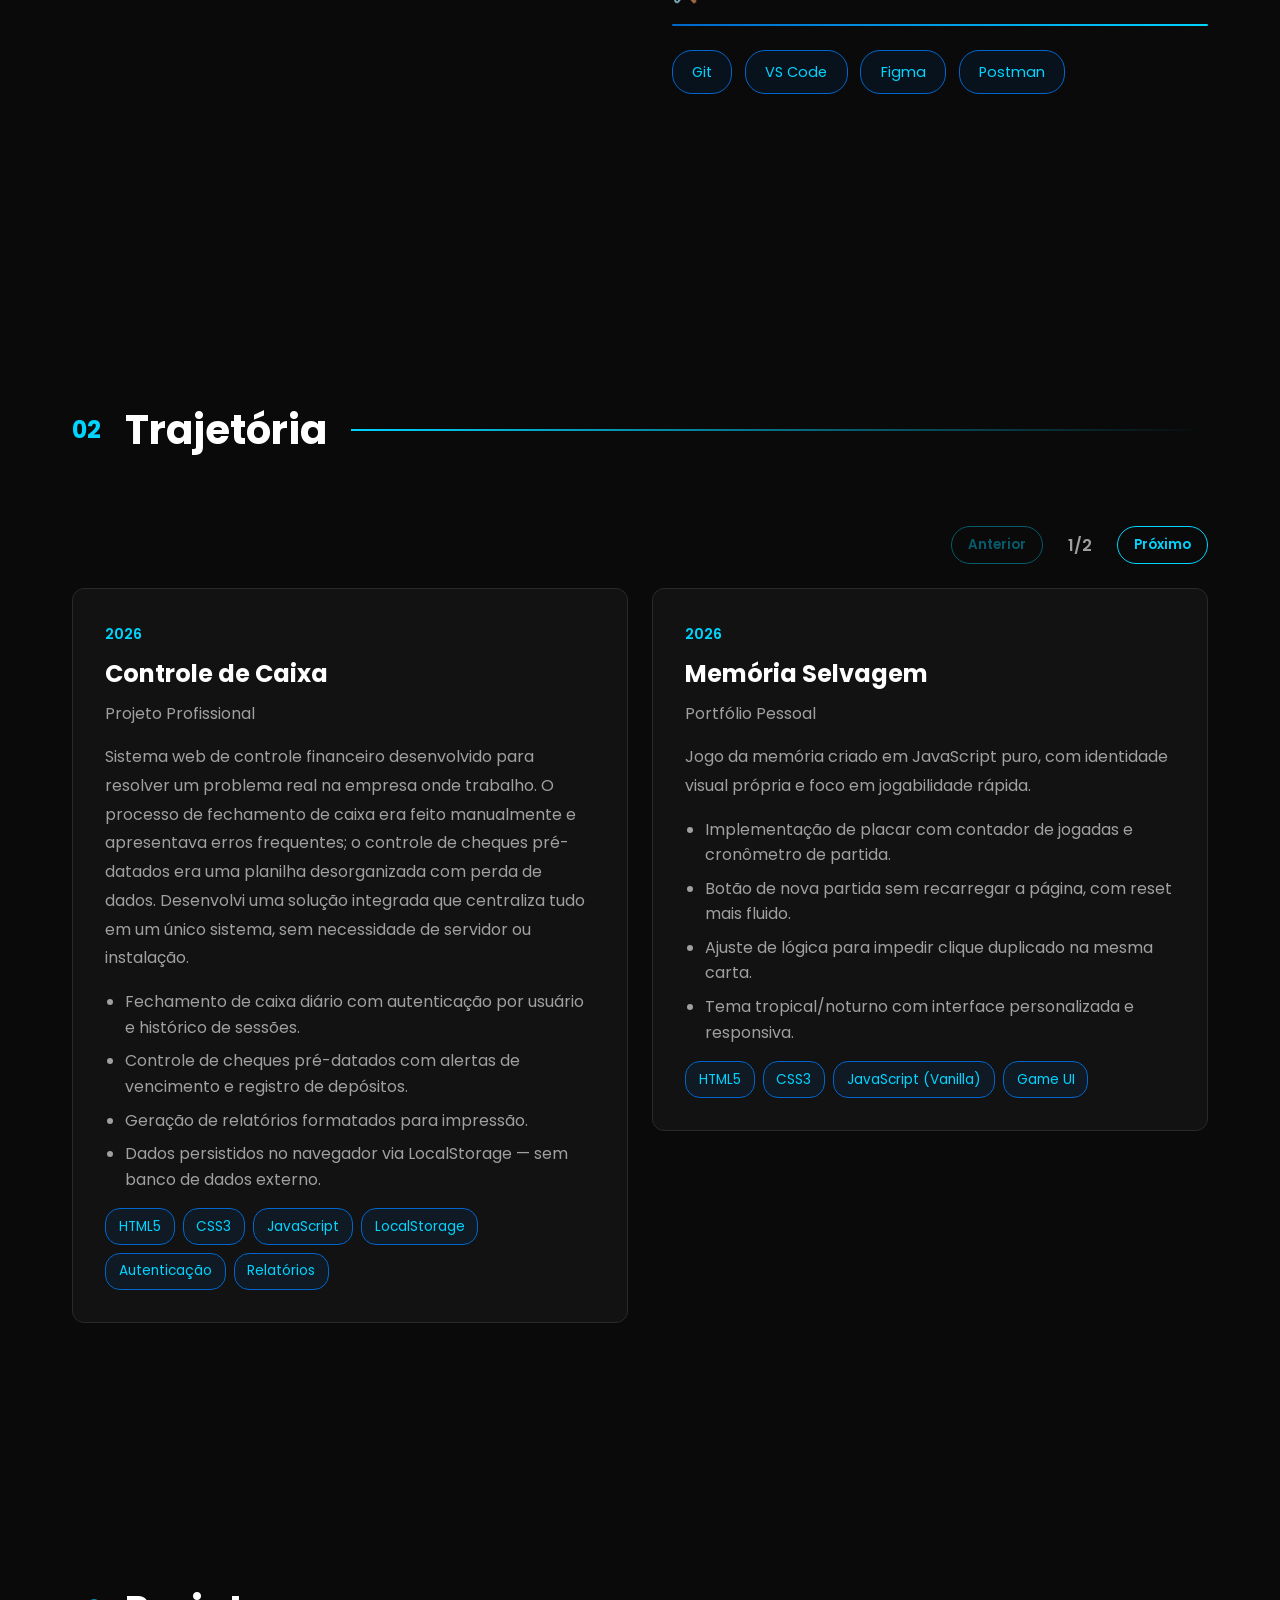
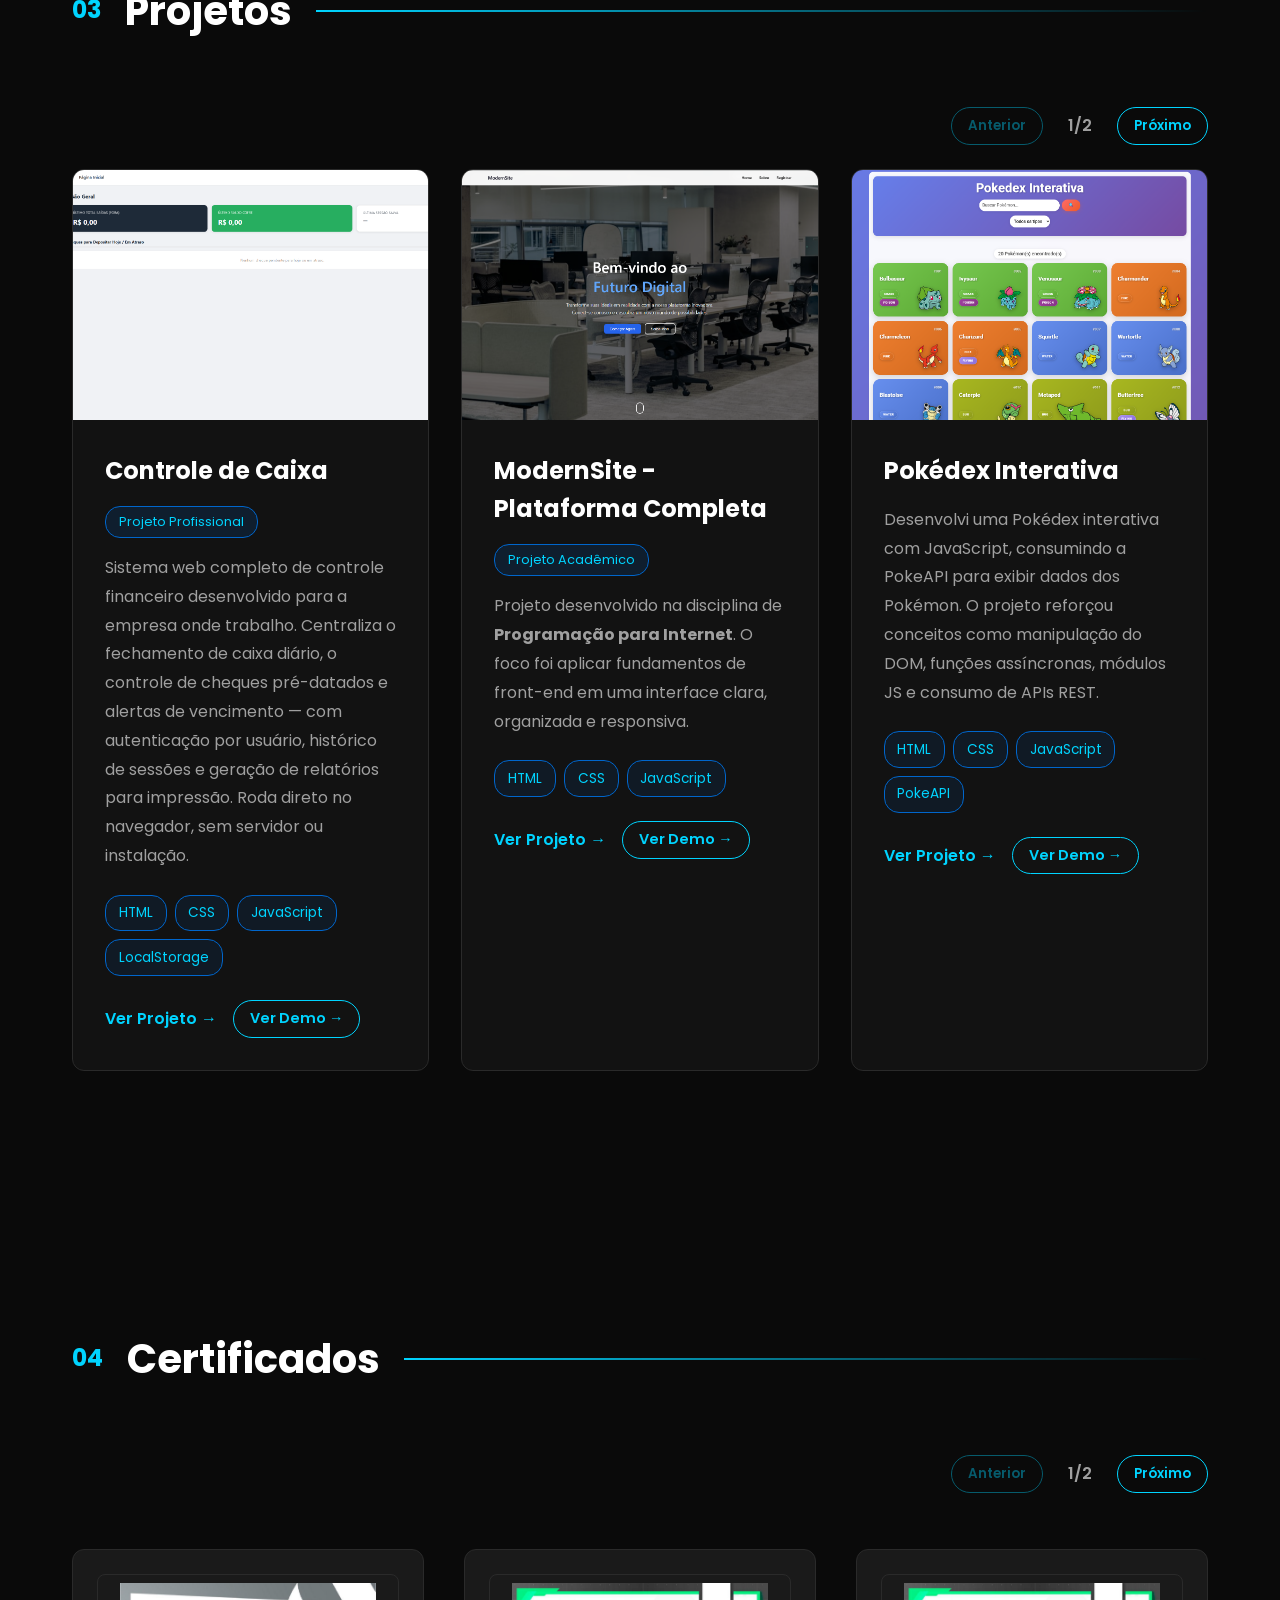
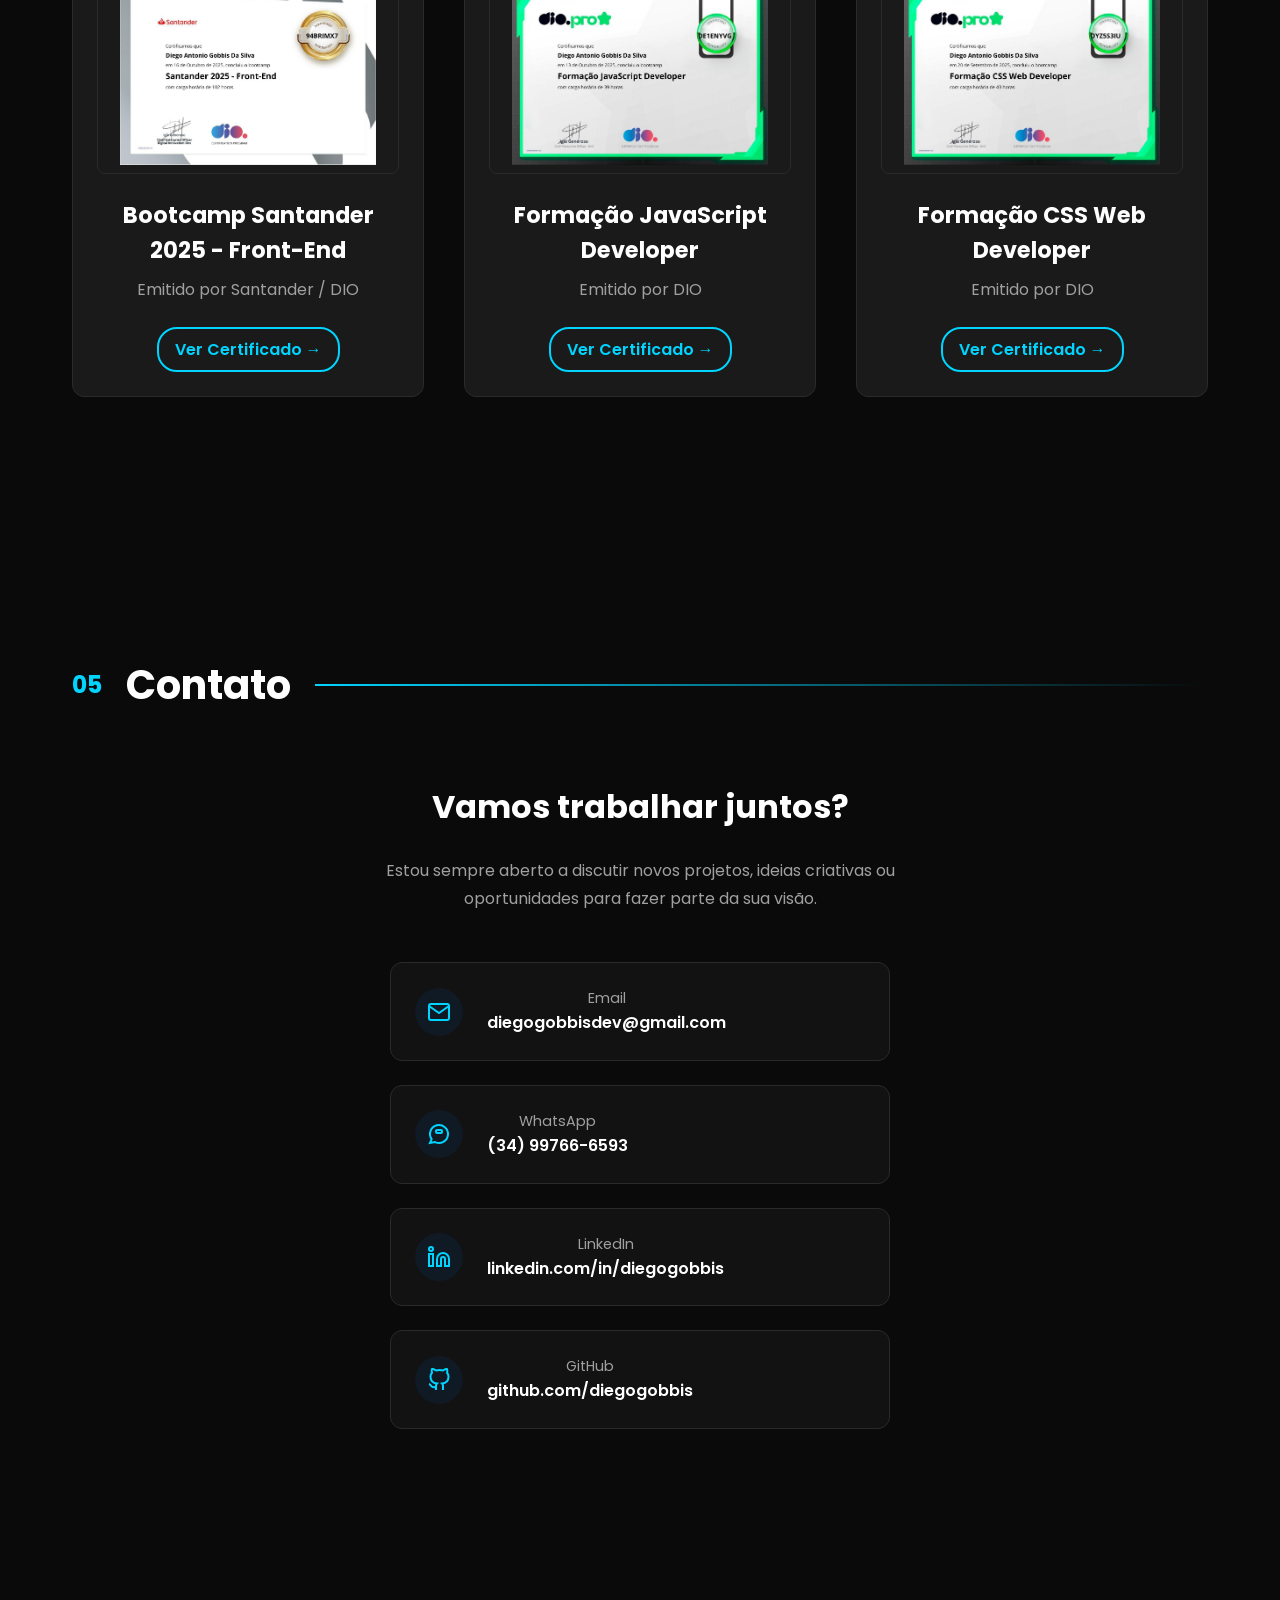
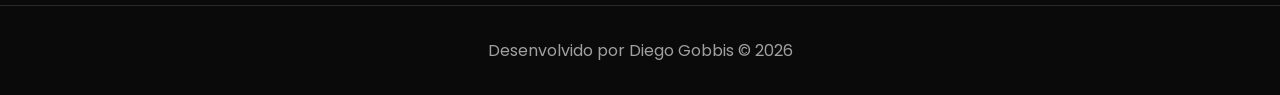
==== commit 5c43e72e: "feat: atualiza portfolio pessoal" ====
--- a/index.html
+++ b/index.html
@@ -4,6 +4,12 @@
     <meta charset="UTF-8">
     <meta name="viewport" content="width=device-width, initial-scale=1.0">
     <title>Diego Gobbis - Desenvolvedor Front-End</title>
+    <meta name="description" content="Diego Gobbis - Desenvolvedor Front-End. Portfólio com projetos em JavaScript, HTML, CSS e consumo de APIs REST.">
+    <meta property="og:title" content="Diego Gobbis - Desenvolvedor Front-End">
+    <meta property="og:description" content="Portfólio com projetos em JavaScript, HTML, CSS e consumo de APIs REST. Estudante de Sistemas de Informação na UEMG.">
+    <meta property="og:type" content="website">
+    <meta property="og:image" content="./assets/images/profile.jpg">
+    <link rel="icon" href="./assets/images/profile.jpg" type="image/jpeg">
     <link rel="preconnect" href="https://fonts.googleapis.com">
     <link rel="preconnect" href="https://fonts.gstatic.com" crossorigin>
     <link href="https://fonts.googleapis.com/css2?family=Poppins:wght@400;500;600;700;800&display=swap" rel="stylesheet">
@@ -23,7 +29,7 @@
             <ul class="nav-menu">
                 <li><a href="#inicio" class="nav-link">Início</a></li>
                 <li><a href="#sobre" class="nav-link">Sobre</a></li>
-                <li><a href="#experiencia" class="nav-link">Experiência</a></li>
+                <li><a href="#experiencia" class="nav-link">Trajetória</a></li>
                 <li><a href="#projetos" class="nav-link">Projetos</a></li>
                 <li><a href="#certificados" class="nav-link">Certificados</a></li>
                 <li><a href="#contato" class="nav-link">Contato</a></li>
@@ -47,10 +53,12 @@
                     </h1>
                     <h2 class="hero-title">Desenvolvedor Front-End</h2>
                     <p class="hero-description">
-                        Sou desenvolvedor Front-End focado em criar interfaces claras, rápidas e intuitivas. Utilizo HTML, CSS e JavaScript para transformar ideias em experiências digitais funcionais, bem estruturadas e centradas no usuário.    </p>
+                        Já desenvolvi mais de 6 projetos com JavaScript puro — de jogos interativos com lógica de estado a aplicações com consumo de APIs REST e Firebase. Estudante de Sistemas de Informação na UEMG, com foco em código limpo, responsividade e acessibilidade.
+                    </p>
                     <div class="hero-buttons">
                         <a href="#projetos" class="btn btn-primary">✨ Ver Projetos</a>
                         <a href="#contato" class="btn btn-secondary">Entrar em Contato</a>
+                        <a href="./assets/files/curriculo.pdf" class="btn btn-cv" download aria-label="Baixar currículo em PDF">📄 Baixar CV</a>
                     </div>
                     <div class="hero-social">
                         <a href="https://github.com/diegogobbisdev" target="_blank" rel="noopener noreferrer" class="social-link" aria-label="GitHub">
@@ -146,7 +154,7 @@
         <div class="container">
             <div class="section-header">
                 <span class="section-number">02</span>
-                <h2 class="section-title">Experiência</h2>
+                <h2 class="section-title">Trajetória</h2>
                 <div class="section-line"></div>
             </div>
 
@@ -157,6 +165,34 @@
 </div>
 
 <div class="timeline carousel-mode" id="experience-carousel">
+
+<div class="timeline-item">
+    <div class="timeline-dot"></div>
+    <div class="timeline-content">
+        <span class="timeline-date">2026</span>
+        <h3 class="timeline-title">Controle de Caixa</h3>
+        <p class="timeline-company">Projeto Profissional</p>
+        <p class="timeline-description">
+            Sistema web de controle financeiro desenvolvido para resolver um problema real na empresa onde trabalho.
+            O processo de fechamento de caixa era feito manualmente e apresentava erros frequentes; o controle de cheques pré-datados era uma planilha desorganizada com perda de dados.
+            Desenvolvi uma solução integrada que centraliza tudo em um único sistema, sem necessidade de servidor ou instalação.
+        </p>
+        <ul class="timeline-list">
+            <li>Fechamento de caixa diário com autenticação por usuário e histórico de sessões.</li>
+            <li>Controle de cheques pré-datados com alertas de vencimento e registro de depósitos.</li>
+            <li>Geração de relatórios formatados para impressão.</li>
+            <li>Dados persistidos no navegador via LocalStorage — sem banco de dados externo.</li>
+        </ul>
+        <div class="timeline-tags">
+            <span class="timeline-tag">HTML5</span>
+            <span class="timeline-tag">CSS3</span>
+            <span class="timeline-tag">JavaScript</span>
+            <span class="timeline-tag">LocalStorage</span>
+            <span class="timeline-tag">Autenticação</span>
+            <span class="timeline-tag">Relatórios</span>
+        </div>
+    </div>
+</div>
 
 <div class="timeline-item">
     <div class="timeline-dot"></div>
@@ -178,54 +214,6 @@
             <span class="timeline-tag">CSS3</span>
             <span class="timeline-tag">JavaScript (Vanilla)</span>
             <span class="timeline-tag">Game UI</span>
-        </div>
-    </div>
-</div>
-
-<div class="timeline-item">
-    <div class="timeline-dot"></div>
-    <div class="timeline-content">
-        <span class="timeline-date">2026</span>
-        <h3 class="timeline-title">Spider-Man Multiverses</h3>
-        <p class="timeline-company">Portfólio Pessoal</p>
-        <p class="timeline-description">
-            Projeto front-end temático do Homem-Aranha, com home em carrossel 3D e páginas internas por fase cinematográfica.
-        </p>
-        <ul class="timeline-list">
-            <li>Navegação real entre páginas e carregamento do JavaScript com defer.</li>
-            <li>Melhorias de acessibilidade com aria-label, lang pt-BR e foco visível.</li>
-            <li>Controles do carrossel convertidos para button com navegação por teclado.</li>
-            <li>Responsividade refinada para breakpoints de 900px e 600px.</li>
-        </ul>
-        <div class="timeline-tags">
-            <span class="timeline-tag">HTML5</span>
-            <span class="timeline-tag">CSS3</span>
-            <span class="timeline-tag">JavaScript (Vanilla)</span>
-            <span class="timeline-tag">Acessibilidade</span>
-        </div>
-    </div>
-</div>
-
-<div class="timeline-item">
-    <div class="timeline-dot"></div>
-    <div class="timeline-content">
-        <span class="timeline-date">2026</span>
-        <h3 class="timeline-title">Mundo Invertido</h3>
-        <p class="timeline-company">Portfólio Pessoal</p>
-        <p class="timeline-description">
-            Landing page inspirada em Stranger Things com alternância entre tema claro/escuro e troca dinâmica de trilha sonora.
-        </p>
-        <ul class="timeline-list">
-            <li>Melhorias de acessibilidade no formulário e associação correta entre label e campos.</li>
-            <li>Correção da estrutura HTML e organização dos assets de CSS, imagens e áudios.</li>
-            <li>Script de alternância entre mundo normal e mundo invertido com feedback visual.</li>
-            <li>Estilização responsiva para melhorar a experiência em telas menores.</li>
-        </ul>
-        <div class="timeline-tags">
-            <span class="timeline-tag">HTML5</span>
-            <span class="timeline-tag">CSS3</span>
-            <span class="timeline-tag">JavaScript</span>
-            <span class="timeline-tag">Tema Dinamico</span>
         </div>
     </div>
 </div>
@@ -260,25 +248,6 @@
     <div class="timeline-dot"></div>
     <div class="timeline-content">
         <span class="timeline-date">2025</span>
-        <h3 class="timeline-title">Projeto: Yu-Gi-Oh! Jokenpô Edition</h3>
-        <p class="timeline-company">Portfólio Pessoal</p>
-        <p class="timeline-description">
-            Minigame inspirado em Yu-Gi-Oh! com mecânica de Jokenpô (Pedra, Papel e Tesoura).
-            O projeto foi feito com JavaScript puro para controlar estado de partida, placar, áudio e lógica de duelo.
-        </p>
-        <div class="timeline-tags">
-            <span class="timeline-tag">HTML</span>
-            <span class="timeline-tag">CSS (RPGUI)</span>
-            <span class="timeline-tag">JavaScript</span>
-            <span class="timeline-tag">Lógica de Jogo</span>
-        </div>
-    </div>
-</div>
-
- <div class="timeline-item">
-    <div class="timeline-dot"></div>
-    <div class="timeline-content">
-        <span class="timeline-date">2025</span>
         <h3 class="timeline-title">Projeto Pessoal: Landing Page ModernSite</h3>
         <p class="timeline-company">Portfólio Pessoal</p>
         <p class="timeline-description">
@@ -315,6 +284,32 @@
             <div class="projects-grid carousel-mode" id="projects-carousel">
                 <div class="project-card">
                     <div class="project-image">
+                        <img src="./assets/images/controle-caixa.png" alt="Sistema de Controle de Caixa">
+                    </div>
+                    <div class="project-content">
+                        <h3 class="project-title">Controle de Caixa</h3>
+                        <span class="project-badge">Projeto Profissional</span>
+                        <p class="project-description">
+                            Sistema web completo de controle financeiro desenvolvido para a empresa onde trabalho.
+                            Centraliza o fechamento de caixa diário, o controle de cheques pré-datados e alertas de vencimento
+                            — com autenticação por usuário, histórico de sessões e geração de relatórios para impressão.
+                            Roda direto no navegador, sem servidor ou instalação.
+                        </p>
+                        <div class="project-tags">
+                            <span class="project-tag">HTML</span>
+                            <span class="project-tag">CSS</span>
+                            <span class="project-tag">JavaScript</span>
+                            <span class="project-tag">LocalStorage</span>
+                        </div>
+                        <div class="project-links">
+                            <a href="https://github.com/diegogobbisdev/controledecaixa" class="project-link" target="_blank" rel="noopener noreferrer">Ver Projeto →</a>
+                            <a href="https://controledecaixa-eight.vercel.app/" class="project-link-demo" target="_blank" rel="noopener noreferrer">Ver Demo →</a>
+                        </div>
+                    </div>
+                </div>
+
+                <div class="project-card">
+                    <div class="project-image">
                         <img src="./assets/images/site-moderno.png" alt="Sistema de Agendamento">
                     </div>
                     <div class="project-content">
@@ -330,9 +325,8 @@
                             <span class="project-tag">JavaScript</span>
                         </div>
                         <div class="project-links">
-<a href="https://github.com/diegogobbisdev/modernsite-login.git" class="project-link" target="_blank" rel="noopener noreferrer">
-  Ver Projeto →
-</a>
+                            <a href="https://github.com/diegogobbisdev/modernsite-login.git" class="project-link" target="_blank" rel="noopener noreferrer">Ver Projeto →</a>
+                            <a href="#" class="project-link-demo" target="_blank" rel="noopener noreferrer">Ver Demo →</a>
                         </div>
                     </div>
                 </div>
@@ -355,36 +349,11 @@
 
                         </div>
                         <div class="project-links">
-                           <a href="https://github.com/diegogobbisdev/Pok-dex.git" class="project-link" target="_blank" rel="noopener noreferrer">
-  Ver Projeto →
-</a>
-
-                        </div>
-                    </div>
-                </div>
-
-<div class="project-card">
-    <div class="project-image">
-        <img src="./assets/images/jogo yugiho.png" alt="Miniatura do jogo Yu-Gi-Oh! Jokenpô">
-    </div>
-    <div class="project-content">
-        <h3 class="project-title">Yu-Gi-Oh! Jokenpô Edition</h3>
-        <p class="project-description">
-            Versão inspirada no universo de Yu-Gi-Oh! para o clássico Jokenpô (Pedra, Papel e Tesoura). 
-            O jogo inclui pontuação, trilha sonora e animações de duelo.
-        </p>
-        <div class="project-tags">
-            <span class="project-tag">HTML5</span>
-            <span class="project-tag">CSS3</span>
-            <span class="project-tag">JavaScript</span>
-        </div>
-        <div class="project-links">
-                           <a href="https://github.com/diegogobbisdev/Yu-Gi-Oh-Jokenp-Edition.git" class="project-link" target="_blank" rel="noopener noreferrer">
-                             Ver Projeto →
-</a>
-        </div>
-    </div>
-</div>
+                            <a href="https://github.com/diegogobbisdev/Pok-dex.git" class="project-link" target="_blank" rel="noopener noreferrer">Ver Projeto →</a>
+                            <a href="#" class="project-link-demo" target="_blank" rel="noopener noreferrer">Ver Demo →</a>
+                        </div>
+                    </div>
+                </div>
 
 <div class="project-card">
     <div class="project-image">
@@ -403,60 +372,12 @@
             <span class="project-tag">Lógica de Jogo</span>
         </div>
         <div class="project-links">
-            <a href="https://github.com/diegogobbisdev/jogo-da-memoria-javascript" class="project-link" target="_blank" rel="noopener noreferrer">
-                Ver Projeto →
-            </a>
+            <a href="https://github.com/diegogobbisdev/jogo-da-memoria-javascript" class="project-link" target="_blank" rel="noopener noreferrer">Ver Projeto →</a>
+            <a href="#" class="project-link-demo" target="_blank" rel="noopener noreferrer">Ver Demo →</a>
         </div>
     </div>
 </div>
 
-<div class="project-card">
-    <div class="project-image">
-        <img src="./assets/images/landin page spider man multiverse.png" alt="Projeto Spider-Man Multiverses">
-    </div>
-    <div class="project-content">
-        <h3 class="project-title">Spider-Man Multiverses</h3>
-        <p class="project-description">
-            Projeto front-end temático do Homem-Aranha com home em carrossel 3D e páginas por fase cinematográfica.
-            Recebeu melhorias de acessibilidade, navegação por teclado, responsividade e otimização de carregamento.
-        </p>
-        <div class="project-tags">
-            <span class="project-tag">HTML5</span>
-            <span class="project-tag">CSS3</span>
-            <span class="project-tag">JavaScript (Vanilla)</span>
-            <span class="project-tag">Fancybox</span>
-        </div>
-        <div class="project-links">
-            <a href="https://github.com/diegogobbisdev/spider-man-multiverses" class="project-link" target="_blank" rel="noopener noreferrer">
-                Ver Projeto →
-            </a>
-        </div>
-    </div>
-</div>
-
-<div class="project-card">
-    <div class="project-image">
-        <img src="./assets/images/mundo invertido landing page.png" alt="Projeto Mundo Invertido">
-    </div>
-    <div class="project-content">
-        <h3 class="project-title">Mundo Invertido</h3>
-        <p class="project-description">
-            Landing page inspirada em Stranger Things com alternância de tema claro/escuro e troca de trilha sonora.
-            Projeto com ajustes de acessibilidade no formulário, estrutura HTML corrigida e base responsiva.
-        </p>
-        <div class="project-tags">
-            <span class="project-tag">HTML5</span>
-            <span class="project-tag">CSS3</span>
-            <span class="project-tag">JavaScript</span>
-            <span class="project-tag">Tema Dinâmico</span>
-        </div>
-        <div class="project-links">
-            <a href="https://github.com/diegogobbisdev/Landing-Page-no-Mundo-Invertido" class="project-link" target="_blank" rel="noopener noreferrer">
-                Ver Projeto →
-            </a>
-        </div>
-    </div>
-</div>
             </div>
         </div>
     </section>
@@ -588,7 +509,7 @@
     <!-- Footer -->
     <footer class="footer">
         <div class="container">
-            <p class="footer-text">Desenvolvido por Diego Gobbis © 2025</p>
+            <p class="footer-text">Desenvolvido por Diego Gobbis © 2026</p>
         </div>
     </footer>
 
--- a/assets/css/styles.css
+++ b/assets/css/styles.css
@@ -182,7 +182,12 @@
 .typing-text {
   display: inline-block;
   border-right: 3px solid var(--accent);
-  animation: blink 0.7s infinite;
+  animation: typing 1.5s steps(12, end) 0.3s both, blink 0.7s 2s infinite;
+}
+
+@keyframes typing {
+  from { clip-path: inset(0 100% 0 0); }
+  to { clip-path: inset(0 0 0 0); }
 }
 
 @keyframes blink {
@@ -213,6 +218,7 @@
   display: flex;
   gap: 1.5rem;
   margin-bottom: 3rem;
+  flex-wrap: wrap;
 }
 
 .btn {
@@ -242,6 +248,16 @@
 .btn-secondary:hover {
   background: var(--accent);
   color: var(--background);
+}
+
+.btn-cv {
+  border: 2px solid var(--text-muted);
+  color: var(--text-muted);
+}
+
+.btn-cv:hover {
+  border-color: var(--text);
+  color: var(--text);
 }
 
 .hero-social {
@@ -674,6 +690,13 @@
   color: var(--accent);
 }
 
+.project-links {
+  display: flex;
+  gap: 1rem;
+  align-items: center;
+  flex-wrap: wrap;
+}
+
 .project-link {
   color: var(--accent);
   text-decoration: none;
@@ -682,7 +705,34 @@
 }
 
 .project-link:hover {
-  gap: 0.5rem;
+  opacity: 0.8;
+}
+
+.project-link-demo {
+  padding: 0.4rem 1rem;
+  border: 1px solid var(--accent);
+  border-radius: 20px;
+  color: var(--accent);
+  text-decoration: none;
+  font-weight: 600;
+  font-size: 0.9rem;
+  transition: all 0.3s;
+}
+
+.project-link-demo:hover {
+  background: var(--accent);
+  color: var(--background);
+}
+
+.project-badge {
+  display: inline-block;
+  padding: 0.3rem 0.8rem;
+  background: rgba(0, 102, 204, 0.15);
+  border: 1px solid var(--primary);
+  border-radius: 15px;
+  font-size: 0.8rem;
+  color: var(--accent);
+  margin-bottom: 1rem;
 }
 
 /* Secao de contato */
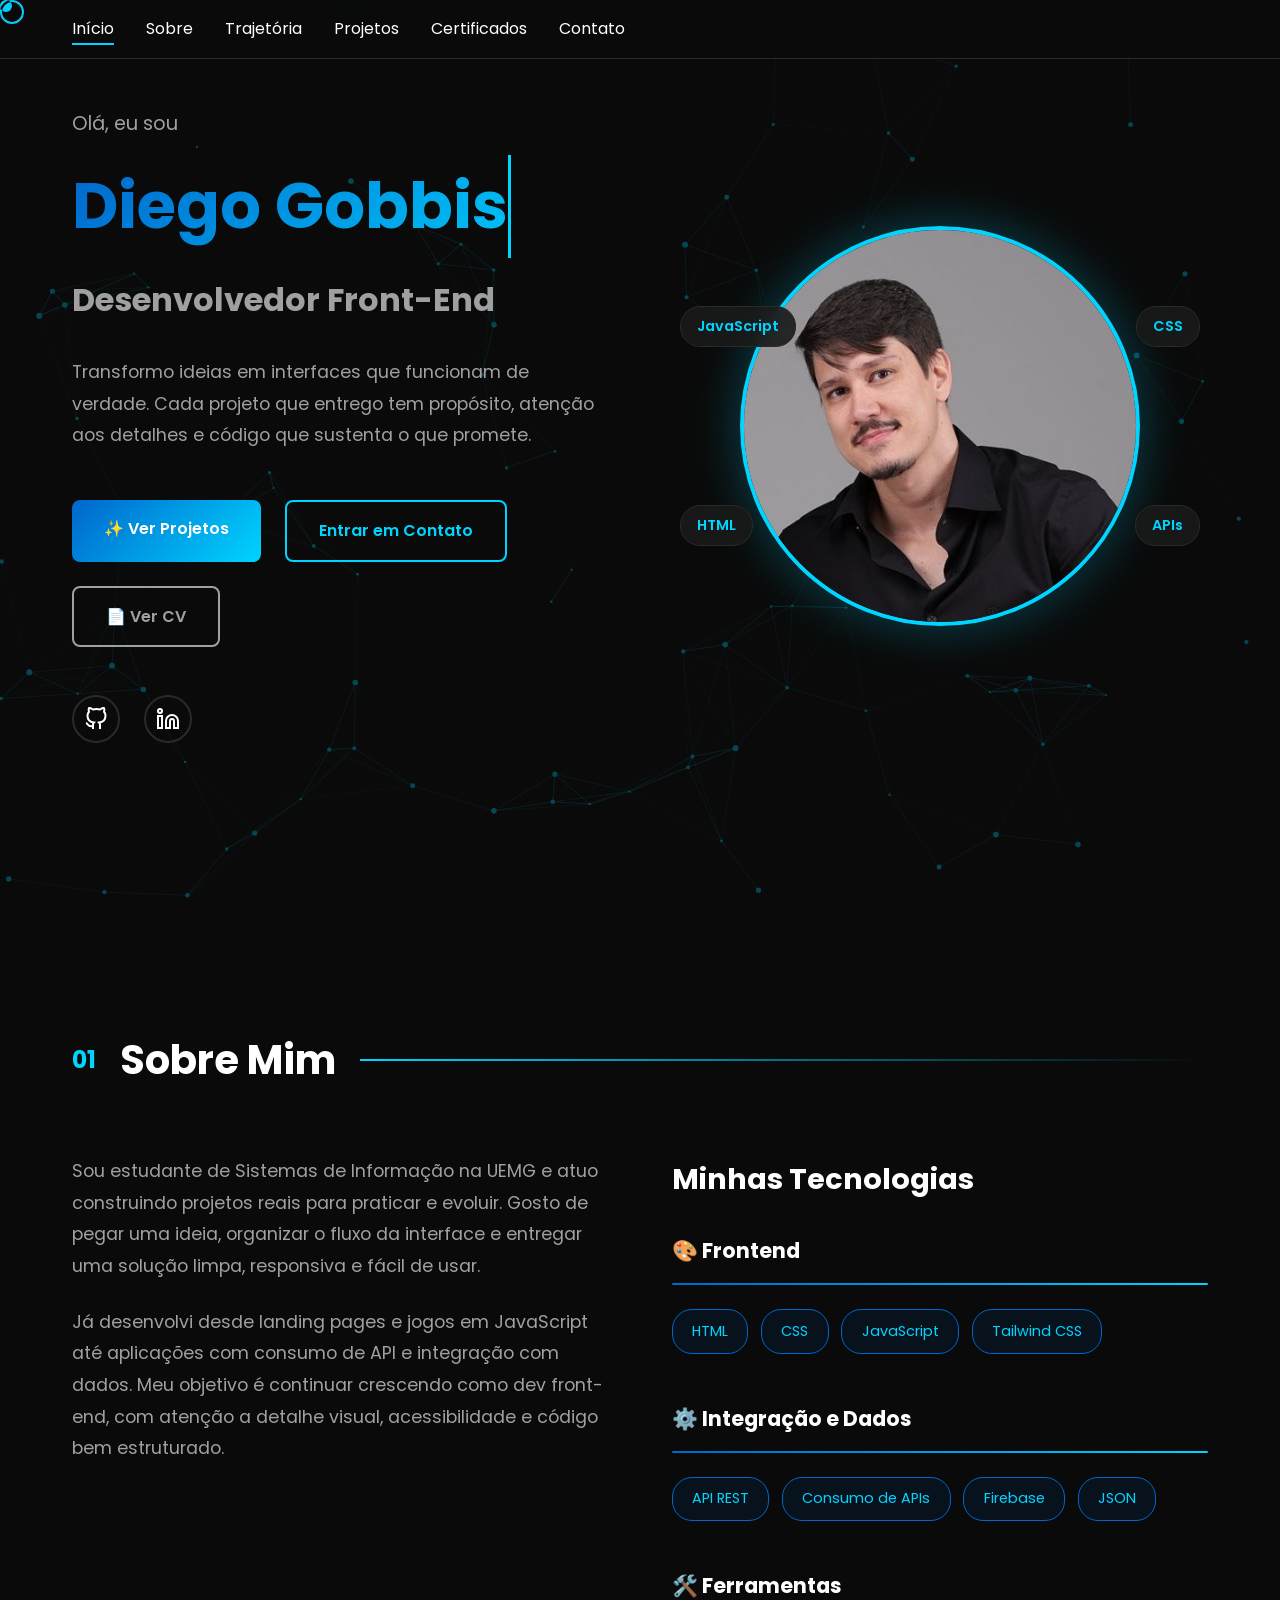
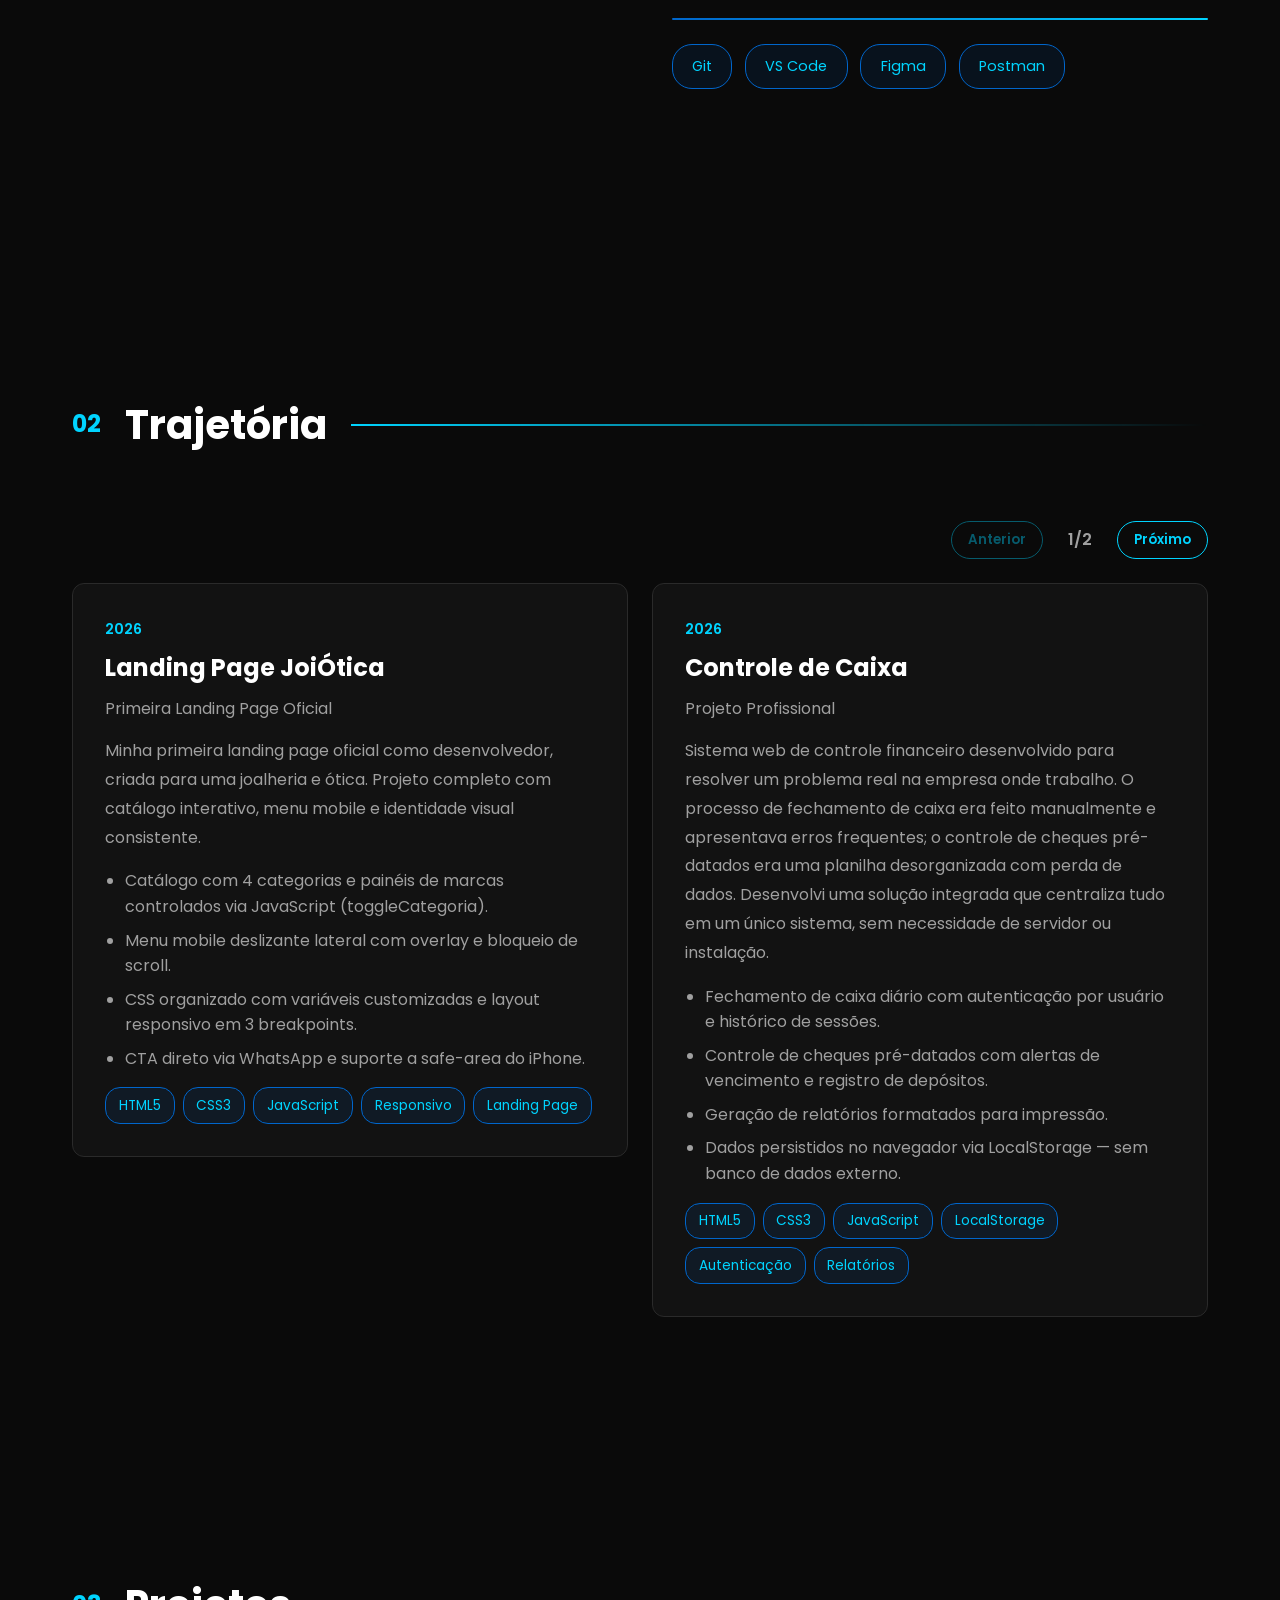
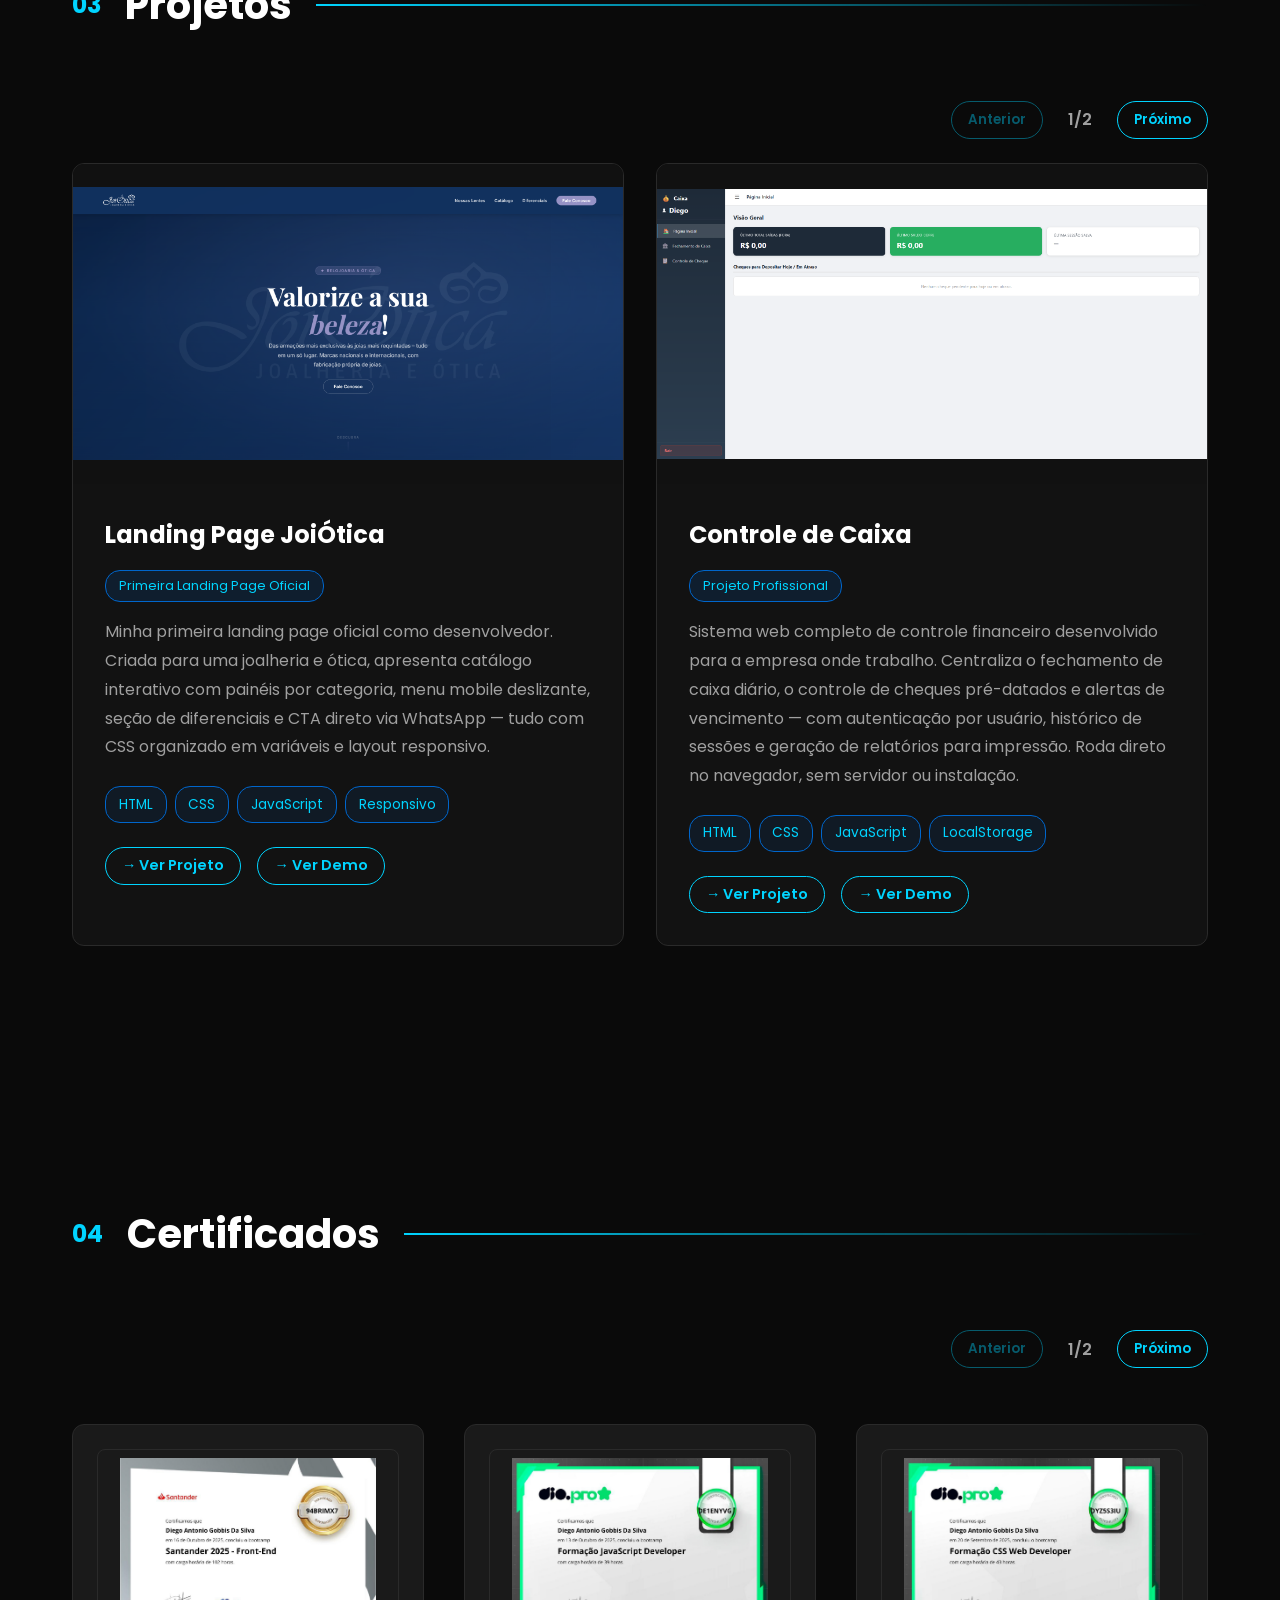
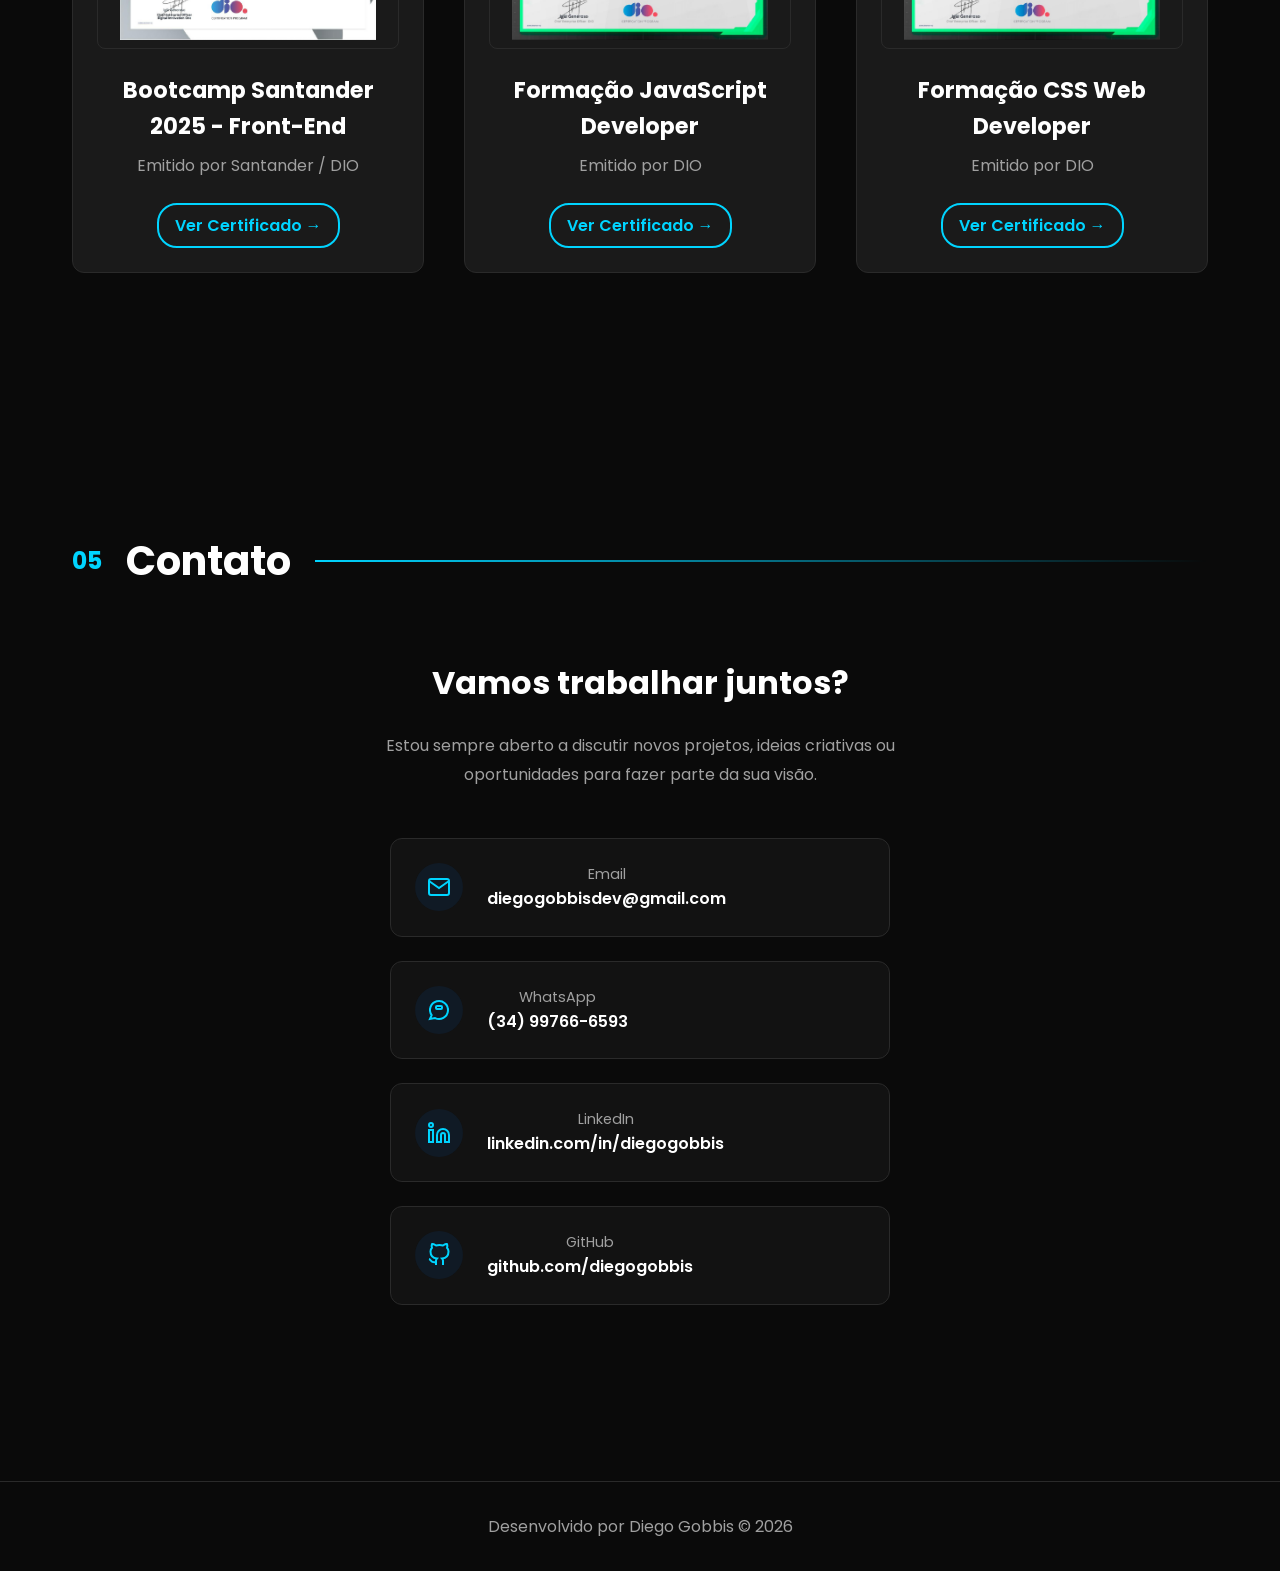
==== commit 32d0d971: "feat: adiciona curriculo, projeto JoiOtica e refatora secao de projetos - Remove Pokedex e Memoria S" ====
--- a/index.html
+++ b/index.html
@@ -47,18 +47,18 @@
         <div class="container">
             <div class="hero-content">
                 <div class="hero-text">
-                    <p class="hero-greeting">👋 Olá, eu sou</p>
+                    <p class="hero-greeting"> Olá, eu sou</p>
                     <h1 class="hero-name">
                         <span class="typing-text">Diego Gobbis</span>
                     </h1>
                     <h2 class="hero-title">Desenvolvedor Front-End</h2>
                     <p class="hero-description">
-                        Já desenvolvi mais de 6 projetos com JavaScript puro — de jogos interativos com lógica de estado a aplicações com consumo de APIs REST e Firebase. Estudante de Sistemas de Informação na UEMG, com foco em código limpo, responsividade e acessibilidade.
+                        Transformo ideias em interfaces que funcionam de verdade. Cada projeto que entrego tem propósito, atenção aos detalhes e código que sustenta o que promete.
                     </p>
                     <div class="hero-buttons">
                         <a href="#projetos" class="btn btn-primary">✨ Ver Projetos</a>
                         <a href="#contato" class="btn btn-secondary">Entrar em Contato</a>
-                        <a href="./assets/files/curriculo.pdf" class="btn btn-cv" download aria-label="Baixar currículo em PDF">📄 Baixar CV</a>
+                        <a href="./curriculo.html" class="btn btn-cv" target="_blank" aria-label="Ver currículo">📄 Ver CV</a>
                     </div>
                     <div class="hero-social">
                         <a href="https://github.com/diegogobbisdev" target="_blank" rel="noopener noreferrer" class="social-link" aria-label="GitHub">
@@ -165,6 +165,32 @@
 </div>
 
 <div class="timeline carousel-mode" id="experience-carousel">
+
+<div class="timeline-item">
+    <div class="timeline-dot"></div>
+    <div class="timeline-content">
+        <span class="timeline-date">2026</span>
+        <h3 class="timeline-title">Landing Page JoiÓtica</h3>
+        <p class="timeline-company">Primeira Landing Page Oficial</p>
+        <p class="timeline-description">
+            Minha primeira landing page oficial como desenvolvedor, criada para uma joalheria e ótica.
+            Projeto completo com catálogo interativo, menu mobile e identidade visual consistente.
+        </p>
+        <ul class="timeline-list">
+            <li>Catálogo com 4 categorias e painéis de marcas controlados via JavaScript (toggleCategoria).</li>
+            <li>Menu mobile deslizante lateral com overlay e bloqueio de scroll.</li>
+            <li>CSS organizado com variáveis customizadas e layout responsivo em 3 breakpoints.</li>
+            <li>CTA direto via WhatsApp e suporte a safe-area do iPhone.</li>
+        </ul>
+        <div class="timeline-tags">
+            <span class="timeline-tag">HTML5</span>
+            <span class="timeline-tag">CSS3</span>
+            <span class="timeline-tag">JavaScript</span>
+            <span class="timeline-tag">Responsivo</span>
+            <span class="timeline-tag">Landing Page</span>
+        </div>
+    </div>
+</div>
 
 <div class="timeline-item">
     <div class="timeline-dot"></div>
@@ -194,56 +220,6 @@
     </div>
 </div>
 
-<div class="timeline-item">
-    <div class="timeline-dot"></div>
-    <div class="timeline-content">
-        <span class="timeline-date">2026</span>
-        <h3 class="timeline-title">Memória Selvagem</h3>
-        <p class="timeline-company">Portfólio Pessoal</p>
-        <p class="timeline-description">
-            Jogo da memória criado em JavaScript puro, com identidade visual própria e foco em jogabilidade rápida.
-        </p>
-        <ul class="timeline-list">
-            <li>Implementação de placar com contador de jogadas e cronômetro de partida.</li>
-            <li>Botão de nova partida sem recarregar a página, com reset mais fluido.</li>
-            <li>Ajuste de lógica para impedir clique duplicado na mesma carta.</li>
-            <li>Tema tropical/noturno com interface personalizada e responsiva.</li>
-        </ul>
-        <div class="timeline-tags">
-            <span class="timeline-tag">HTML5</span>
-            <span class="timeline-tag">CSS3</span>
-            <span class="timeline-tag">JavaScript (Vanilla)</span>
-            <span class="timeline-tag">Game UI</span>
-        </div>
-    </div>
-</div>
-
-<div class="timeline-item">
-    <div class="timeline-dot"></div>
-    <div class="timeline-content">
-        <span class="timeline-date">2025</span>
-        <h3 class="timeline-title">Pokédex Interativa com PokeAPI</h3>
-        <p class="timeline-company">Portfólio Pessoal</p>
-        <p class="timeline-description">
-            Pokédex responsiva com consumo da PokeAPI para carregar e exibir dados dos Pokémon em tempo real.
-        </p>
-        <ul class="timeline-list">
-            <li>Consumo e mapeamento de dados com funções assíncronas e Promise.all.</li>
-            <li>Implementação de filtros por tipo, busca por nome/número e carregamento dinâmico.</li>
-            <li>Estruturação com classes/modelos em JavaScript para organizar dados de Pokémon.</li>
-            <li>Interface responsiva com modal de detalhes, estatísticas base e habilidades.</li>
-        </ul>
-        <div class="timeline-tags">
-            <span class="timeline-tag">HTML</span>
-            <span class="timeline-tag">CSS</span>
-            <span class="timeline-tag">JavaScript</span>
-            <span class="timeline-tag">PokeAPI</span>
-            <span class="timeline-tag">Assincronismo</span>
-            <span class="timeline-tag">Web Design Responsivo</span>
-        </div>
-    </div>
-</div>
-
  <div class="timeline-item">
     <div class="timeline-dot"></div>
     <div class="timeline-content">
@@ -284,6 +260,31 @@
             <div class="projects-grid carousel-mode" id="projects-carousel">
                 <div class="project-card">
                     <div class="project-image">
+                        <img src="./assets/images/joiotica.png" alt="Landing Page JoiÓtica">
+                    </div>
+                    <div class="project-content">
+                        <h3 class="project-title">Landing Page JoiÓtica</h3>
+                        <span class="project-badge">Primeira Landing Page Oficial</span>
+                        <p class="project-description">
+                            Minha primeira landing page oficial como desenvolvedor. Criada para uma joalheria e ótica,
+                            apresenta catálogo interativo com painéis por categoria, menu mobile deslizante,
+                            seção de diferenciais e CTA direto via WhatsApp — tudo com CSS organizado em variáveis e layout responsivo.
+                        </p>
+                        <div class="project-tags">
+                            <span class="project-tag">HTML</span>
+                            <span class="project-tag">CSS</span>
+                            <span class="project-tag">JavaScript</span>
+                            <span class="project-tag">Responsivo</span>
+                        </div>
+                        <div class="project-links">
+                            <a href="https://github.com/diegogobbisdev/Landing-Page-JoiOtica" class="project-link-demo" target="_blank" rel="noopener noreferrer">→ Ver Projeto</a>
+                            <a href="https://landing-page-joiotica.vercel.app/" class="project-link-demo" target="_blank" rel="noopener noreferrer">→ Ver Demo</a>
+                        </div>
+                    </div>
+                </div>
+
+                <div class="project-card">
+                    <div class="project-image">
                         <img src="./assets/images/controle-caixa.png" alt="Sistema de Controle de Caixa">
                     </div>
                     <div class="project-content">
@@ -302,8 +303,8 @@
                             <span class="project-tag">LocalStorage</span>
                         </div>
                         <div class="project-links">
-                            <a href="https://github.com/diegogobbisdev/controledecaixa" class="project-link" target="_blank" rel="noopener noreferrer">Ver Projeto →</a>
-                            <a href="https://controledecaixa-eight.vercel.app/" class="project-link-demo" target="_blank" rel="noopener noreferrer">Ver Demo →</a>
+                            <a href="https://github.com/diegogobbisdev/controledecaixa" class="project-link-demo" target="_blank" rel="noopener noreferrer">→ Ver Projeto</a>
+                            <a href="https://controledecaixa-eight.vercel.app/" class="project-link-demo" target="_blank" rel="noopener noreferrer">→ Ver Demo</a>
                         </div>
                     </div>
                 </div>
@@ -325,58 +326,12 @@
                             <span class="project-tag">JavaScript</span>
                         </div>
                         <div class="project-links">
-                            <a href="https://github.com/diegogobbisdev/modernsite-login.git" class="project-link" target="_blank" rel="noopener noreferrer">Ver Projeto →</a>
-                            <a href="#" class="project-link-demo" target="_blank" rel="noopener noreferrer">Ver Demo →</a>
-                        </div>
-                    </div>
-                </div>
-
-                <div class="project-card">
-                    <div class="project-image">
-                        <img src="./assets/images/Pokedex.png" alt="Projeto Pokédex Interativa">
-                    </div>
-                    <div class="project-content">
-                        <h3 class="project-title">Pokédex Interativa</h3>
-                        <p class="project-description">
-                            Desenvolvi uma Pokédex interativa com JavaScript, consumindo a PokeAPI para exibir dados dos Pokémon. 
-                            O projeto reforçou conceitos como manipulação do DOM, funções assíncronas, módulos JS e consumo de APIs REST.
-                        </p>
-                        <div class="project-tags">
-                            <span class="project-tag">HTML</span>
-                            <span class="project-tag">CSS</span>
-                            <span class="project-tag">JavaScript</span>
-                            <span class="project-tag">PokeAPI</span>
-
-                        </div>
-                        <div class="project-links">
-                            <a href="https://github.com/diegogobbisdev/Pok-dex.git" class="project-link" target="_blank" rel="noopener noreferrer">Ver Projeto →</a>
-                            <a href="#" class="project-link-demo" target="_blank" rel="noopener noreferrer">Ver Demo →</a>
-                        </div>
-                    </div>
-                </div>
-
-<div class="project-card">
-    <div class="project-image">
-        <img src="./assets/images/jogo da memoria emoji.png" alt="Projeto Memória Selvagem">
-    </div>
-    <div class="project-content">
-        <h3 class="project-title">Memória Selvagem</h3>
-        <p class="project-description">
-            Jogo da memória com JavaScript puro, cartas de emojis e interface personalizada. Inclui tema tropical/noturno,
-            contador de jogadas, cronômetro, botão de nova partida sem recarregar e ajuste de lógica para evitar clique duplicado.
-        </p>
-        <div class="project-tags">
-            <span class="project-tag">HTML5</span>
-            <span class="project-tag">CSS3</span>
-            <span class="project-tag">JavaScript (Vanilla)</span>
-            <span class="project-tag">Lógica de Jogo</span>
-        </div>
-        <div class="project-links">
-            <a href="https://github.com/diegogobbisdev/jogo-da-memoria-javascript" class="project-link" target="_blank" rel="noopener noreferrer">Ver Projeto →</a>
-            <a href="#" class="project-link-demo" target="_blank" rel="noopener noreferrer">Ver Demo →</a>
-        </div>
-    </div>
-</div>
+                            <a href="https://github.com/diegogobbisdev/modernsite-login.git" class="project-link-demo" target="_blank" rel="noopener noreferrer">→ Ver Projeto</a>
+                            <a href="#" class="project-link-demo" target="_blank" rel="noopener noreferrer">→ Ver Demo</a>
+                        </div>
+                    </div>
+                </div>
+
 
             </div>
         </div>
--- a/assets/css/styles.css
+++ b/assets/css/styles.css
@@ -182,12 +182,7 @@
 .typing-text {
   display: inline-block;
   border-right: 3px solid var(--accent);
-  animation: typing 1.5s steps(12, end) 0.3s both, blink 0.7s 2s infinite;
-}
-
-@keyframes typing {
-  from { clip-path: inset(0 100% 0 0); }
-  to { clip-path: inset(0 0 0 0); }
+  animation: blink 0.7s infinite;
 }
 
 @keyframes blink {
@@ -617,7 +612,7 @@
 }
 
 .projects-grid.carousel-mode {
-  grid-template-columns: repeat(3, minmax(0, 1fr));
+  grid-template-columns: repeat(2, minmax(0, 1fr));
 }
 
 .projects-grid.carousel-mode .project-card {
@@ -644,14 +639,18 @@
 
 .project-image {
   width: 100%;
-  height: 250px;
+  height: 320px;
   overflow: hidden;
+  background: #111;
+  display: flex;
+  align-items: center;
+  justify-content: center;
 }
 
 .project-image img {
   width: 100%;
   height: 100%;
-  object-fit: cover;
+  object-fit: contain;
   transition: transform 0.3s;
 }
 
